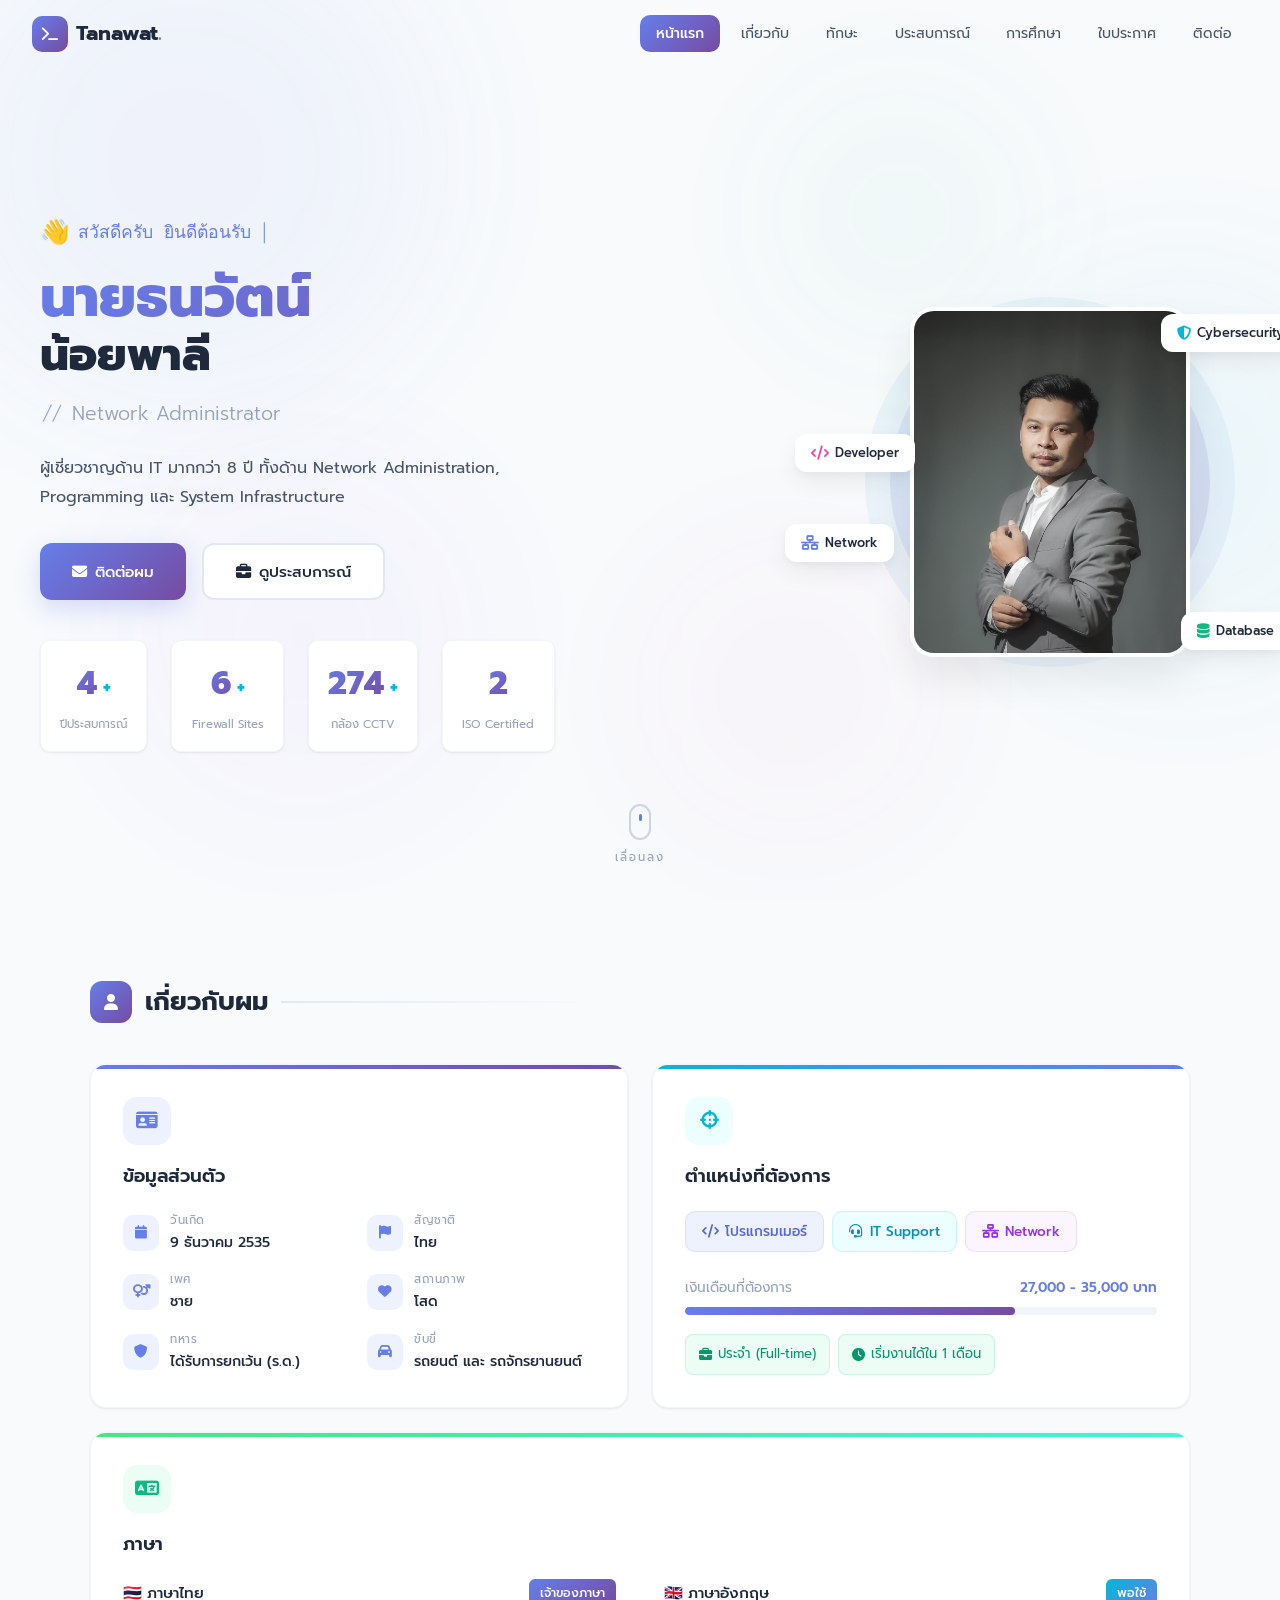
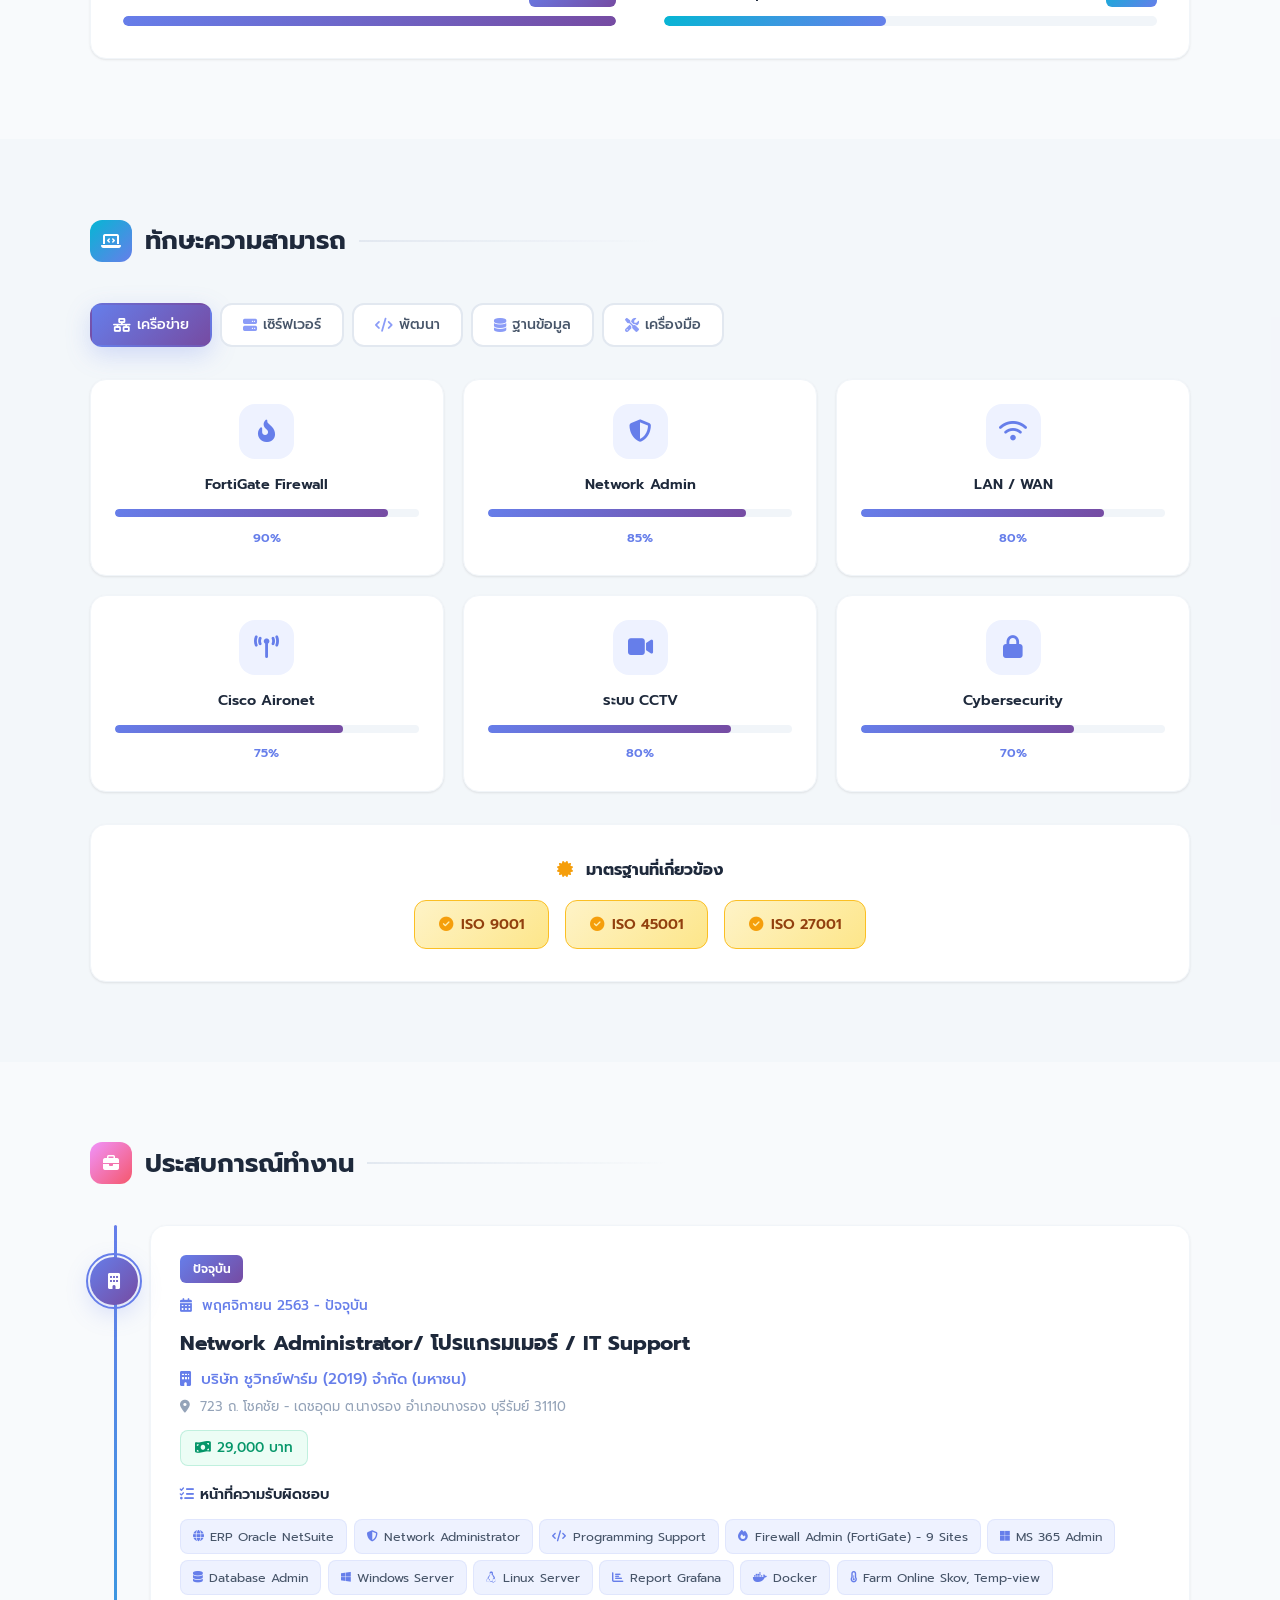
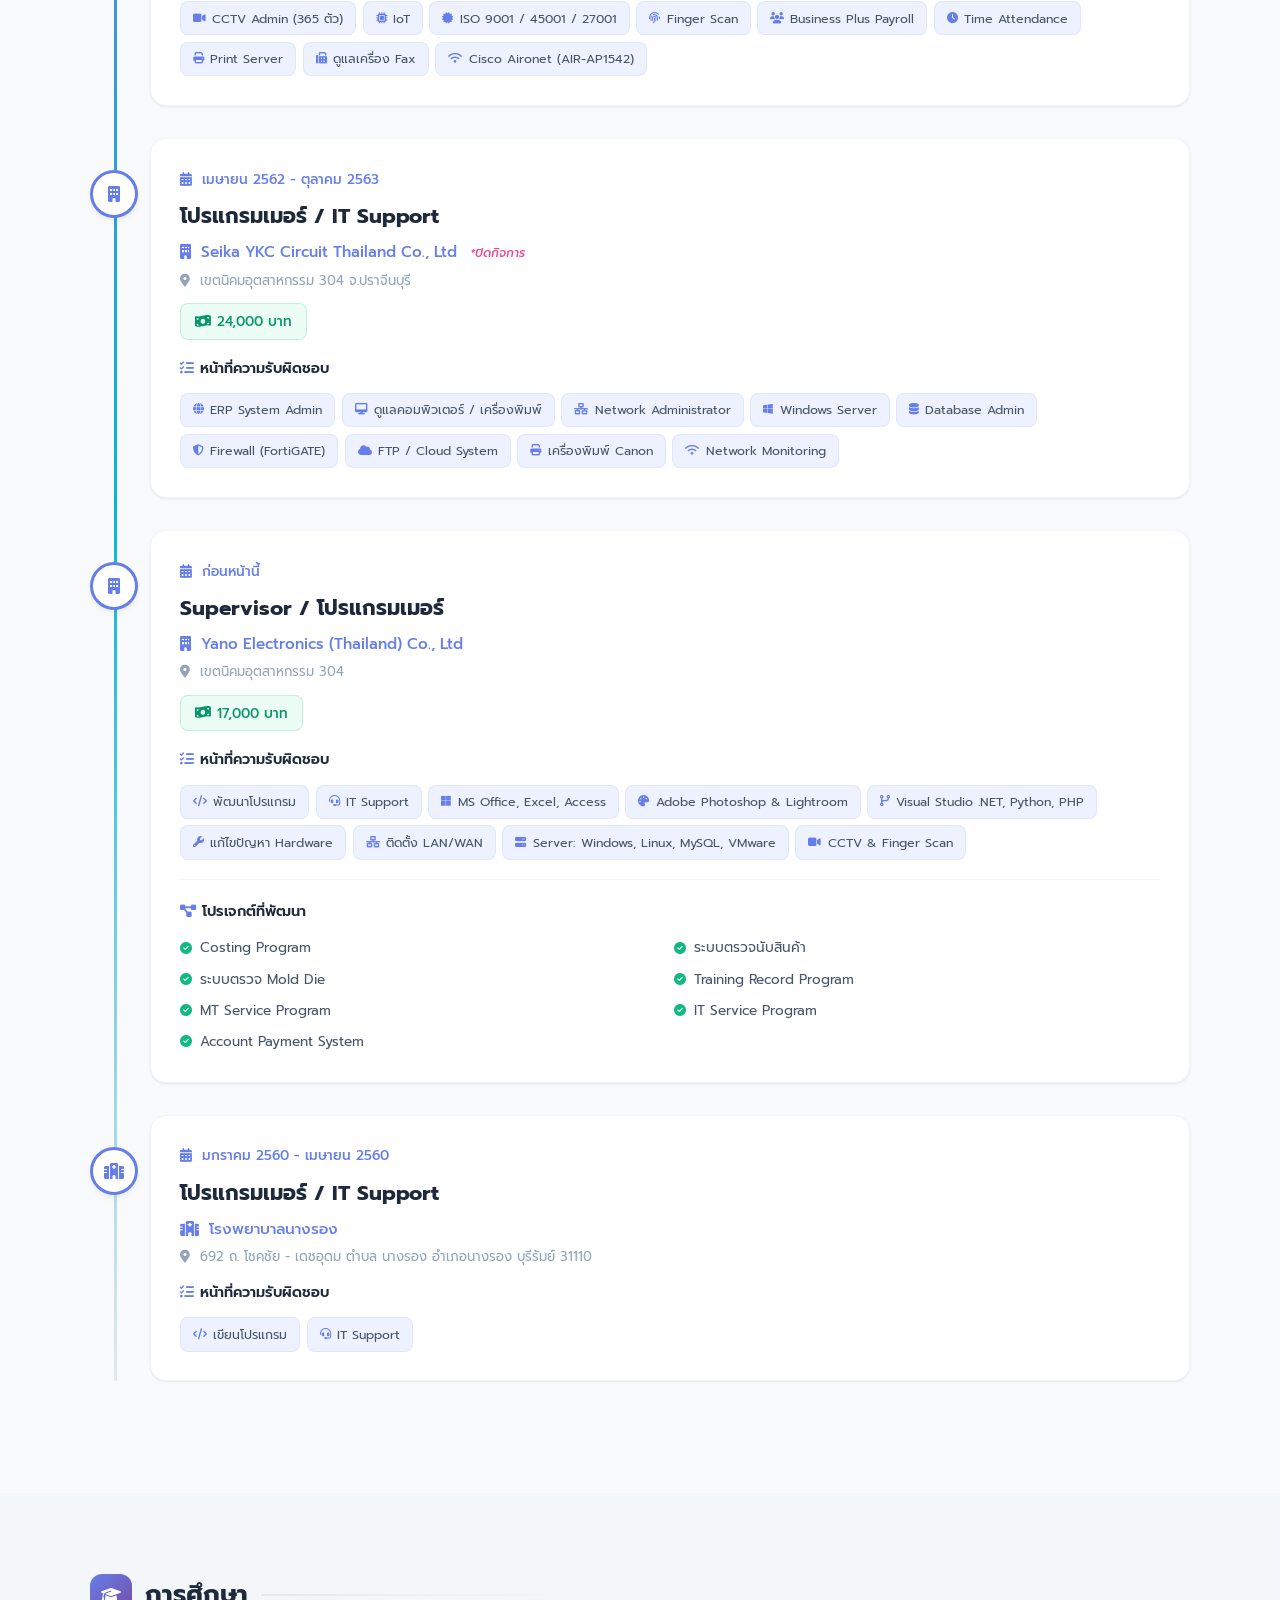
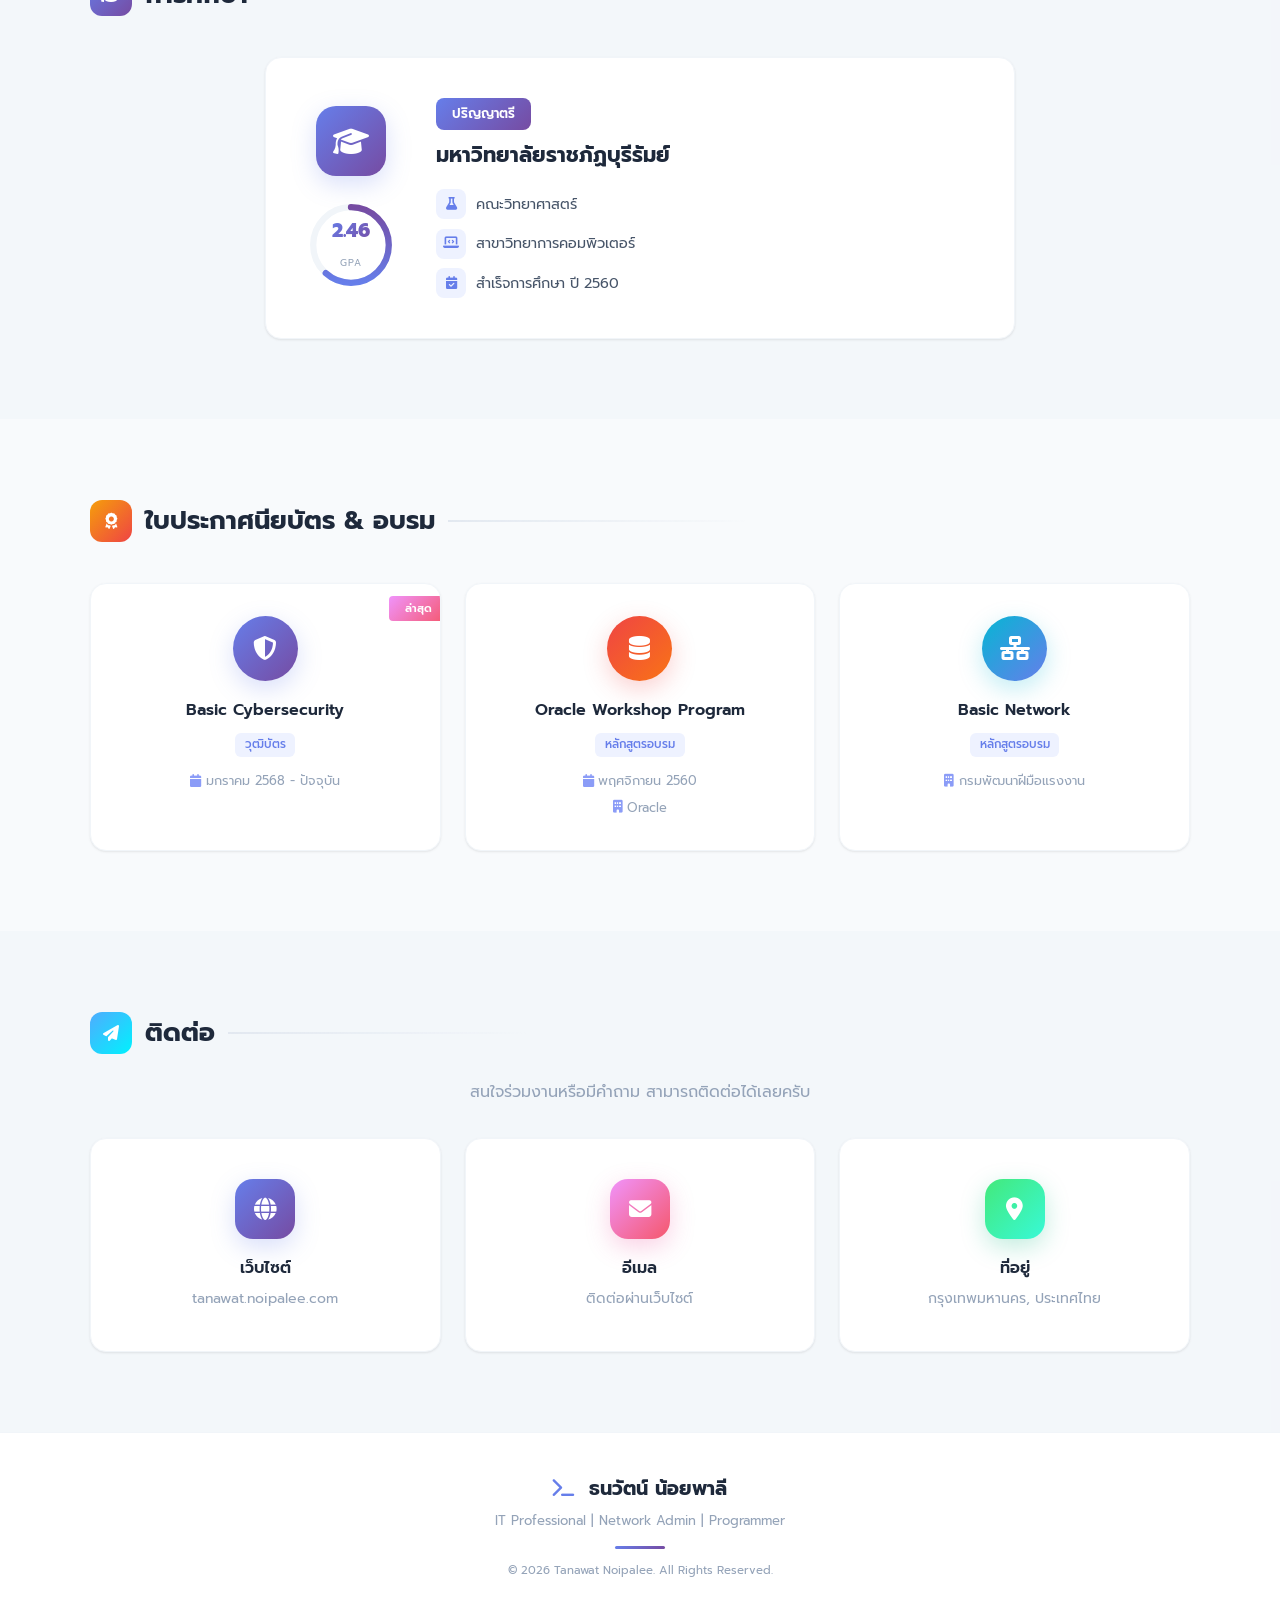
==== index.html @ e623ba0d "Add Docker configs and update profile details" ====
<!DOCTYPE html>
<html lang="th">

<head>
    <meta charset="UTF-8">
    <meta name="viewport" content="width=device-width, initial-scale=1.0">
    <title>นายธนวัตน์ น้อยพาลี - IT Professional Resume</title>
    <link
        href="https://fonts.googleapis.com/css2?family=Prompt:wght@300;400;500;600;700;800;900&family=Fira+Code:wght@400;500&display=swap"
        rel="stylesheet">
    <link rel="stylesheet" href="https://cdnjs.cloudflare.com/ajax/libs/font-awesome/6.5.1/css/all.min.css">
    <link rel="stylesheet" href="style.css">
</head>

<body>
    <!-- Animated Background -->
    <div class="bg-shapes">
        <div class="shape shape-1"></div>
        <div class="shape shape-2"></div>
        <div class="shape shape-3"></div>
        <div class="shape shape-4"></div>
        <div class="shape shape-5"></div>
    </div>

    <!-- Navigation -->
    <nav class="navbar" id="navbar">
        <div class="nav-logo">
            <span class="logo-icon"><i class="fas fa-terminal"></i></span>
            <span>Tanawat<span class="logo-dot">.</span></span>
        </div>
        <div class="nav-toggle" id="navToggle">
            <span></span><span></span><span></span>
        </div>
        <ul class="nav-links" id="navLinks">
            <li><a href="#hero" class="active">หน้าแรก</a></li>
            <li><a href="#about">เกี่ยวกับ</a></li>
            <li><a href="#skills">ทักษะ</a></li>
            <li><a href="#experience">ประสบการณ์</a></li>
            <li><a href="#education">การศึกษา</a></li>
            <li><a href="#certificates">ใบประกาศ</a></li>
            <li><a href="#contact">ติดต่อ</a></li>
        </ul>
    </nav>

    <!-- Hero Section -->
    <section class="hero" id="hero">
        <div class="hero-content">
            <div class="hero-text">
                <div class="greeting">
                    <span class="wave">👋</span>
                    <span class="typing-text" id="typingText"></span>
                    <span class="cursor">|</span>
                </div>
                <h1 class="hero-name">
                    <span class="first-name">นายธนวัตน์</span>
                    <span class="last-name">น้อยพาลี</span>
                </h1>
                <div class="hero-titles">
                    <div class="title-carousel" id="titleCarousel">
                        <span>Network Administrator</span>
                        <span>Programmer</span>
                        <span>IT Support Specialist</span>
                        <span>System Administrator</span>
                        <span>Database Admin</span>
                    </div>
                </div>
                <p class="hero-desc">ผู้เชี่ยวชาญด้าน IT มากกว่า 8 ปี ทั้งด้าน Network Administration, Programming และ
                    System Infrastructure</p>
                <div class="hero-buttons">
                    <a href="#contact" class="btn btn-primary">
                        <i class="fas fa-envelope"></i> ติดต่อผม
                    </a>
                    <a href="#experience" class="btn btn-outline">
                        <i class="fas fa-briefcase"></i> ดูประสบการณ์
                    </a>
                </div>
                <div class="hero-stats">
                    <div class="stat-item">
                        <span class="stat-number" data-count="6">0</span>
                        <span class="stat-plus">+</span>
                        <span class="stat-label">ปีประสบการณ์</span>
                    </div>
                    <div class="stat-item">
                        <span class="stat-number" data-count="9">0</span>
                        <span class="stat-plus">+</span>
                        <span class="stat-label">Firewall Sites</span>
                    </div>
                    <div class="stat-item">
                        <span class="stat-number" data-count="365">0</span>
                        <span class="stat-plus">+</span>
                        <span class="stat-label">กล้อง CCTV</span>
                    </div>
                    <div class="stat-item">
                        <span class="stat-number" data-count="3">0</span>
                        <span class="stat-plus"></span>
                        <span class="stat-label">ISO Certified</span>
                    </div>
                </div>
            </div>
            <div class="hero-image">
                <div class="image-wrapper">
                    <div class="image-bg-circle"></div>
                    <div class="image-bg-circle circle-2"></div>
                    <div class="image-frame">
                        <img src="S__15048734.jpg" alt="นายธนวัตน์  น้อยพาลี">
                    </div>
                    <div class="floating-badges">
                        <div class="badge badge-1"><i class="fas fa-shield-halved"></i> Cybersecurity</div>
                        <div class="badge badge-2"><i class="fas fa-network-wired"></i> Network</div>
                        <div class="badge badge-3"><i class="fas fa-database"></i> Database</div>
                        <div class="badge badge-4"><i class="fas fa-code"></i> Developer</div>
                    </div>
                </div>
            </div>
        </div>
        <div class="scroll-indicator">
            <div class="mouse">
                <div class="wheel"></div>
            </div>
            <span>เลื่อนลง</span>
        </div>
    </section>

    <!-- About Section -->
    <section class="section" id="about">
        <div class="container">
            <h2 class="section-title">
                <span class="title-icon"><i class="fas fa-user"></i></span>
                <span>เกี่ยวกับผม</span>
                <div class="title-line"></div>
            </h2>
            <div class="about-grid">
                <div class="about-card card reveal">
                    <div class="card-accent"></div>
                    <div class="about-icon"><i class="fas fa-id-card"></i></div>
                    <h3>ข้อมูลส่วนตัว</h3>
                    <div class="info-grid">
                        <div class="info-item">
                            <i class="fas fa-calendar"></i>
                            <div>
                                <span class="info-label">วันเกิด</span>
                                <span class="info-value">9 ธันวาคม 2535</span>
                            </div>
                        </div>
                        <div class="info-item">
                            <i class="fas fa-flag"></i>
                            <div>
                                <span class="info-label">สัญชาติ</span>
                                <span class="info-value">ไทย</span>
                            </div>
                        </div>
                        <div class="info-item">
                            <i class="fas fa-venus-mars"></i>
                            <div>
                                <span class="info-label">เพศ</span>
                                <span class="info-value">ชาย</span>
                            </div>
                        </div>
                        <div class="info-item">
                            <i class="fas fa-heart"></i>
                            <div>
                                <span class="info-label">สถานภาพ</span>
                                <span class="info-value">โสด</span>
                            </div>
                        </div>
                        <div class="info-item">
                            <i class="fas fa-shield"></i>
                            <div>
                                <span class="info-label">ทหาร</span>
                                <span class="info-value">ได้รับการยกเว้น (ร.ด.)</span>
                            </div>
                        </div>
                        <div class="info-item">
                            <i class="fas fa-car"></i>
                            <div>
                                <span class="info-label">ขับขี่</span>
                                <span class="info-value">รถยนต์ และ รถจักรยานยนต์</span>
                            </div>
                        </div>
                    </div>
                </div>
                <div class="about-card card reveal">
                    <div class="card-accent accent-2"></div>
                    <div class="about-icon icon-2"><i class="fas fa-crosshairs"></i></div>
                    <h3>ตำแหน่งที่ต้องการ</h3>
                    <div class="looking-for">
                        <div class="position-tag"><i class="fas fa-code"></i> โปรแกรมเมอร์</div>
                        <div class="position-tag tag-2"><i class="fas fa-headset"></i> IT Support</div>
                        <div class="position-tag tag-3"><i class="fas fa-network-wired"></i> Network</div>
                    </div>
                    <div class="salary-section">
                        <div class="salary-header">
                            <span>เงินเดือนที่ต้องการ</span>
                            <strong>27,000 - 35,000 บาท</strong>
                        </div>
                        <div class="salary-bar">
                            <div class="salary-fill"></div>
                        </div>
                    </div>
                    <div class="info-badges">
                        <div class="info-badge">
                            <i class="fas fa-briefcase"></i> ประจำ (Full-time)
                        </div>
                        <div class="info-badge">
                            <i class="fas fa-clock"></i> เริ่มงานได้ใน 1 เดือน
                        </div>
                    </div>
                </div>
                <div class="about-card card full-width reveal">
                    <div class="card-accent accent-3"></div>
                    <div class="about-icon icon-3"><i class="fas fa-language"></i></div>
                    <h3>ภาษา</h3>
                    <div class="language-bars">
                        <div class="lang-item">
                            <div class="lang-header">
                                <span class="lang-name">🇹🇭 ภาษาไทย</span>
                                <span class="lang-level">เจ้าของภาษา</span>
                            </div>
                            <div class="lang-bar">
                                <div class="lang-fill" data-width="100"></div>
                            </div>
                        </div>
                        <div class="lang-item">
                            <div class="lang-header">
                                <span class="lang-name">🇬🇧 ภาษาอังกฤษ</span>
                                <span class="lang-level level-fair">พอใช้</span>
                            </div>
                            <div class="lang-bar">
                                <div class="lang-fill fill-2" data-width="45"></div>
                            </div>
                        </div>
                    </div>
                </div>
            </div>
        </div>
    </section>

    <!-- Skills Section -->
    <section class="section section-alt" id="skills">
        <div class="container">
            <h2 class="section-title">
                <span class="title-icon icon-skills"><i class="fas fa-laptop-code"></i></span>
                <span>ทักษะความสามารถ</span>
                <div class="title-line"></div>
            </h2>
            <div class="skills-tabs">
                <button class="tab-btn active" data-tab="network"><i class="fas fa-network-wired"></i>
                    เครือข่าย</button>
                <button class="tab-btn" data-tab="server"><i class="fas fa-server"></i> เซิร์ฟเวอร์</button>
                <button class="tab-btn" data-tab="dev"><i class="fas fa-code"></i> พัฒนา</button>
                <button class="tab-btn" data-tab="db"><i class="fas fa-database"></i> ฐานข้อมูล</button>
                <button class="tab-btn" data-tab="tools"><i class="fas fa-tools"></i> เครื่องมือ</button>
            </div>
            <div class="skills-content">
                <!-- Network Tab -->
                <div class="skill-panel active" id="tab-network">
                    <div class="skill-cards-grid">
                        <div class="skill-card card reveal">
                            <div class="skill-icon"><i class="fas fa-fire-flame-curved"></i></div>
                            <h4>FortiGate Firewall</h4>
                            <div class="skill-bar">
                                <div class="skill-fill" style="--level: 90%"></div>
                            </div>
                            <span class="skill-percent">90%</span>
                        </div>
                        <div class="skill-card card reveal">
                            <div class="skill-icon"><i class="fas fa-shield-halved"></i></div>
                            <h4>Network Admin</h4>
                            <div class="skill-bar">
                                <div class="skill-fill" style="--level: 85%"></div>
                            </div>
                            <span class="skill-percent">85%</span>
                        </div>
                        <div class="skill-card card reveal">
                            <div class="skill-icon"><i class="fas fa-wifi"></i></div>
                            <h4>LAN / WAN</h4>
                            <div class="skill-bar">
                                <div class="skill-fill" style="--level: 80%"></div>
                            </div>
                            <span class="skill-percent">80%</span>
                        </div>
                        <div class="skill-card card reveal">
                            <div class="skill-icon"><i class="fas fa-tower-broadcast"></i></div>
                            <h4>Cisco Aironet</h4>
                            <div class="skill-bar">
                                <div class="skill-fill" style="--level: 75%"></div>
                            </div>
                            <span class="skill-percent">75%</span>
                        </div>
                        <div class="skill-card card reveal">
                            <div class="skill-icon"><i class="fas fa-video"></i></div>
                            <h4>ระบบ CCTV</h4>
                            <div class="skill-bar">
                                <div class="skill-fill" style="--level: 80%"></div>
                            </div>
                            <span class="skill-percent">80%</span>
                        </div>
                        <div class="skill-card card reveal">
                            <div class="skill-icon"><i class="fas fa-lock"></i></div>
                            <h4>Cybersecurity</h4>
                            <div class="skill-bar">
                                <div class="skill-fill" style="--level: 70%"></div>
                            </div>
                            <span class="skill-percent">70%</span>
                        </div>
                    </div>
                </div>
                <!-- Server Tab -->
                <div class="skill-panel" id="tab-server">
                    <div class="skill-cards-grid">
                        <div class="skill-card card reveal">
                            <div class="skill-icon"><i class="fab fa-windows"></i></div>
                            <h4>Windows Server</h4>
                            <div class="skill-bar">
                                <div class="skill-fill" style="--level: 85%"></div>
                            </div>
                            <span class="skill-percent">85%</span>
                        </div>
                        <div class="skill-card card reveal">
                            <div class="skill-icon"><i class="fab fa-linux"></i></div>
                            <h4>Linux Server</h4>
                            <div class="skill-bar">
                                <div class="skill-fill" style="--level: 80%"></div>
                            </div>
                            <span class="skill-percent">80%</span>
                        </div>
                        <div class="skill-card card reveal">
                            <div class="skill-icon"><i class="fab fa-docker"></i></div>
                            <h4>Docker</h4>
                            <div class="skill-bar">
                                <div class="skill-fill" style="--level: 80%"></div>
                            </div>
                            <span class="skill-percent">80%</span>
                        </div>
                        <div class="skill-card card reveal">
                            <div class="skill-icon"><i class="fas fa-cloud"></i></div>
                            <h4>FTP / Cloud</h4>
                            <div class="skill-bar">
                                <div class="skill-fill" style="--level: 75%"></div>
                            </div>
                            <span class="skill-percent">75%</span>
                        </div>
                        <div class="skill-card card reveal">
                            <div class="skill-icon"><i class="fas fa-print"></i></div>
                            <h4>Print Server</h4>
                            <div class="skill-bar">
                                <div class="skill-fill" style="--level: 75%"></div>
                            </div>
                            <span class="skill-percent">75%</span>
                        </div>
                        <div class="skill-card card reveal">
                            <div class="skill-icon"><i class="fas fa-microchip"></i></div>
                            <h4>IoT Systems</h4>
                            <div class="skill-bar">
                                <div class="skill-fill" style="--level: 70%"></div>
                            </div>
                            <span class="skill-percent">70%</span>
                        </div>
                    </div>
                </div>
                <!-- Dev Tab -->
                <div class="skill-panel" id="tab-dev">
                    <div class="skill-cards-grid">
                        <div class="skill-card card reveal">
                            <div class="skill-icon"><i class="fab fa-python"></i></div>
                            <h4>Python</h4>
                            <div class="skill-bar">
                                <div class="skill-fill" style="--level: 80%"></div>
                            </div>
                            <span class="skill-percent">80%</span>
                        </div>
                        <div class="skill-card card reveal">
                            <div class="skill-icon"><i class="fab fa-php"></i></div>
                            <h4>PHP</h4>
                            <div class="skill-bar">
                                <div class="skill-fill" style="--level: 75%"></div>
                            </div>
                            <span class="skill-percent">75%</span>
                        </div>
                        <div class="skill-card card reveal">
                            <div class="skill-icon"><i class="fas fa-code"></i></div>
                            <h4>Visual Studio .NET</h4>
                            <div class="skill-bar">
                                <div class="skill-fill" style="--level: 70%"></div>
                            </div>
                            <span class="skill-percent">70%</span>
                        </div>
                        <div class="skill-card card reveal">
                            <div class="skill-icon"><i class="fab fa-line"></i></div>
                            <h4>LINE Bot</h4>
                            <div class="skill-bar">
                                <div class="skill-fill" style="--level: 75%"></div>
                            </div>
                            <span class="skill-percent">75%</span>
                        </div>
                        <div class="skill-card card reveal">
                            <div class="skill-icon"><i class="fas fa-microchip"></i></div>
                            <h4>Raspberry Pi</h4>
                            <div class="skill-bar">
                                <div class="skill-fill" style="--level: 65%"></div>
                            </div>
                            <span class="skill-percent">65%</span>
                        </div>
                    </div>
                </div>
                <!-- DB Tab -->
                <div class="skill-panel" id="tab-db">
                    <div class="skill-cards-grid">
                        <div class="skill-card card reveal">
                            <div class="skill-icon"><i class="fas fa-gem"></i></div>
                            <h4>Oracle NetSuite ERP</h4>
                            <div class="skill-bar">
                                <div class="skill-fill" style="--level: 85%"></div>
                            </div>
                            <span class="skill-percent">85%</span>
                        </div>
                        <div class="skill-card card reveal">
                            <div class="skill-icon"><i class="fas fa-database"></i></div>
                            <h4>MySQL</h4>
                            <div class="skill-bar">
                                <div class="skill-fill" style="--level: 80%"></div>
                            </div>
                            <span class="skill-percent">80%</span>
                        </div>
                        <div class="skill-card card reveal">
                            <div class="skill-icon"><i class="fas fa-database"></i></div>
                            <h4>SQL Server</h4>
                            <div class="skill-bar">
                                <div class="skill-fill" style="--level: 75%"></div>
                            </div>
                            <span class="skill-percent">75%</span>
                        </div>
                        <div class="skill-card card reveal">
                            <div class="skill-icon"><i class="fas fa-chart-line"></i></div>
                            <h4>Grafana</h4>
                            <div class="skill-bar">
                                <div class="skill-fill" style="--level: 80%"></div>
                            </div>
                            <span class="skill-percent">80%</span>
                        </div>
                        <div class="skill-card card reveal">
                            <div class="skill-icon"><i class="fas fa-industry"></i></div>
                            <h4>McFrame ERP</h4>
                            <div class="skill-bar">
                                <div class="skill-fill" style="--level: 75%"></div>
                            </div>
                            <span class="skill-percent">75%</span>
                        </div>
                    </div>
                </div>
                <!-- Tools Tab -->
                <div class="skill-panel" id="tab-tools">
                    <div class="skill-cards-grid">
                        <div class="skill-card card reveal">
                            <div class="skill-icon"><i class="fab fa-microsoft"></i></div>
                            <h4>Microsoft 365</h4>
                            <div class="skill-bar">
                                <div class="skill-fill" style="--level: 90%"></div>
                            </div>
                            <span class="skill-percent">90%</span>
                        </div>
                        <div class="skill-card card reveal">
                            <div class="skill-icon"><i class="fas fa-palette"></i></div>
                            <h4>Adobe Photoshop</h4>
                            <div class="skill-bar">
                                <div class="skill-fill" style="--level: 75%"></div>
                            </div>
                            <span class="skill-percent">75%</span>
                        </div>
                        <div class="skill-card card reveal">
                            <div class="skill-icon"><i class="fas fa-camera"></i></div>
                            <h4>Adobe Lightroom</h4>
                            <div class="skill-bar">
                                <div class="skill-fill" style="--level: 70%"></div>
                            </div>
                            <span class="skill-percent">70%</span>
                        </div>
                        <div class="skill-card card reveal">
                            <div class="skill-icon"><i class="fas fa-server"></i></div>
                            <h4>VMware</h4>
                            <div class="skill-bar">
                                <div class="skill-fill" style="--level: 75%"></div>
                            </div>
                            <span class="skill-percent">75%</span>
                        </div>
                        <div class="skill-card card reveal">
                            <div class="skill-icon"><i class="fas fa-temperature-half"></i></div>
                            <h4>Farm Online Skov</h4>
                            <div class="skill-bar">
                                <div class="skill-fill" style="--level: 80%"></div>
                            </div>
                            <span class="skill-percent">80%</span>
                        </div>
                    </div>
                </div>
            </div>
            <!-- ISO Badges -->
            <div class="iso-section reveal">
                <h3><i class="fas fa-certificate"></i> มาตรฐานที่เกี่ยวข้อง</h3>
                <div class="iso-badges">
                    <div class="iso-badge"><i class="fas fa-check-circle"></i> ISO 9001</div>
                    <div class="iso-badge"><i class="fas fa-check-circle"></i> ISO 45001</div>
                    <div class="iso-badge"><i class="fas fa-check-circle"></i> ISO 27001</div>
                </div>
            </div>
        </div>
    </section>

    <!-- Experience Section -->
    <section class="section" id="experience">
        <div class="container">
            <h2 class="section-title">
                <span class="title-icon icon-exp"><i class="fas fa-briefcase"></i></span>
                <span>ประสบการณ์ทำงาน</span>
                <div class="title-line"></div>
            </h2>
            <div class="timeline">
                <!-- Job 1 -->
                <div class="timeline-item reveal">
                    <div class="timeline-marker current">
                        <div class="marker-pulse"></div>
                        <i class="fas fa-building"></i>
                    </div>
                    <div class="timeline-content card">
                        <div class="timeline-badge">ปัจจุบัน</div>
                        <div class="timeline-date">
                            <i class="fas fa-calendar-alt"></i> พฤศจิกายน 2563 - ปัจจุบัน
                        </div>
                        <h3 class="timeline-title">Network Administrator/ โปรแกรมเมอร์ / IT Support</h3>
                        <h4 class="timeline-company">
                            <i class="fas fa-building"></i> บริษัท ชูวิทย์ฟาร์ม (2019) จำกัด (มหาชน)
                        </h4>
                        <p class="timeline-location">
                            <i class="fas fa-map-marker-alt"></i> 723 ถ. โชคชัย - เดชอุดม ต.นางรอง อำเภอนางรอง บุรีรัมย์
                            31110
                        </p>
                        <div class="timeline-salary">
                            <i class="fas fa-money-bill-wave"></i> 29,000 บาท
                        </div>
                        <div class="timeline-responsibilities">
                            <h5><i class="fas fa-tasks"></i> หน้าที่ความรับผิดชอบ</h5>
                            <div class="resp-tags">
                                <span class="resp-tag"><i class="fas fa-globe"></i> ERP Oracle NetSuite</span>
                                <span class="resp-tag"><i class="fas fa-shield-halved"></i> Network Administrator</span>
                                <span class="resp-tag"><i class="fas fa-code"></i> Programming Support</span>
                                <span class="resp-tag"><i class="fas fa-fire"></i> Firewall Admin (FortiGate) - 9
                                    Sites</span>
                                <span class="resp-tag"><i class="fab fa-microsoft"></i> MS 365 Admin</span>
                                <span class="resp-tag"><i class="fas fa-database"></i> Database Admin</span>
                                <span class="resp-tag"><i class="fab fa-windows"></i> Windows Server</span>
                                <span class="resp-tag"><i class="fab fa-linux"></i> Linux Server</span>
                                <span class="resp-tag"><i class="fas fa-chart-bar"></i> Report Grafana</span>
                                <span class="resp-tag"><i class="fab fa-docker"></i> Docker</span>
                                <span class="resp-tag"><i class="fas fa-temperature-half"></i> Farm Online Skov,
                                    Temp-view</span>
                                <span class="resp-tag"><i class="fas fa-video"></i> CCTV Admin (365 ตัว)</span>
                                <span class="resp-tag"><i class="fas fa-microchip"></i> IoT</span>
                                <span class="resp-tag"><i class="fas fa-certificate"></i> ISO 9001 / 45001 /
                                    27001</span>
                                <span class="resp-tag"><i class="fas fa-fingerprint"></i> Finger Scan</span>
                                <span class="resp-tag"><i class="fas fa-users"></i> Business Plus Payroll</span>
                                <span class="resp-tag"><i class="fas fa-clock"></i> Time Attendance</span>
                                <span class="resp-tag"><i class="fas fa-print"></i> Print Server</span>
                                <span class="resp-tag"><i class="fas fa-fax"></i> ดูแลเครื่อง Fax</span>
                                <span class="resp-tag"><i class="fas fa-wifi"></i> Cisco Aironet (AIR-AP1542)</span>
                            </div>
                        </div>
                    </div>
                </div>

                <!-- Job 2 -->
                <div class="timeline-item reveal">
                    <div class="timeline-marker">
                        <i class="fas fa-building"></i>
                    </div>
                    <div class="timeline-content card">
                        <div class="timeline-date">
                            <i class="fas fa-calendar-alt"></i> เมษายน 2562 - ตุลาคม 2563
                        </div>
                        <h3 class="timeline-title">โปรแกรมเมอร์ / IT Support</h3>
                        <h4 class="timeline-company">
                            <i class="fas fa-building"></i> Seika YKC Circuit Thailand Co., Ltd
                            <span class="company-note">*ปิดกิจการ</span>
                        </h4>
                        <p class="timeline-location">
                            <i class="fas fa-map-marker-alt"></i> เขตนิคมอุตสาหกรรม 304 จ.ปราจีนบุรี
                        </p>
                        <div class="timeline-salary">
                            <i class="fas fa-money-bill-wave"></i> 24,000 บาท
                        </div>
                        <div class="timeline-responsibilities">
                            <h5><i class="fas fa-tasks"></i> หน้าที่ความรับผิดชอบ</h5>
                            <div class="resp-tags">
                                <span class="resp-tag"><i class="fas fa-globe"></i> ERP System Admin</span>
                                <span class="resp-tag"><i class="fas fa-desktop"></i> ดูแลคอมพิวเตอร์ /
                                    เครื่องพิมพ์</span>
                                <span class="resp-tag"><i class="fas fa-network-wired"></i> Network Administrator</span>
                                <span class="resp-tag"><i class="fab fa-windows"></i> Windows Server</span>
                                <span class="resp-tag"><i class="fas fa-database"></i> Database Admin</span>
                                <span class="resp-tag"><i class="fas fa-shield-halved"></i> Firewall (FortiGATE)</span>
                                <span class="resp-tag"><i class="fas fa-cloud"></i> FTP / Cloud System</span>
                                <span class="resp-tag"><i class="fas fa-print"></i> เครื่องพิมพ์ Canon</span>
                                <span class="resp-tag"><i class="fas fa-wifi"></i> Network Monitoring</span>
                            </div>
                        </div>
                    </div>
                </div>

                <!-- Job 3 -->
                <div class="timeline-item reveal">
                    <div class="timeline-marker">
                        <i class="fas fa-building"></i>
                    </div>
                    <div class="timeline-content card">
                        <div class="timeline-date">
                            <i class="fas fa-calendar-alt"></i> ก่อนหน้านี้
                        </div>
                        <h3 class="timeline-title">Supervisor / โปรแกรมเมอร์</h3>
                        <h4 class="timeline-company">
                            <i class="fas fa-building"></i> Yano Electronics (Thailand) Co., Ltd
                        </h4>
                        <p class="timeline-location">
                            <i class="fas fa-map-marker-alt"></i> เขตนิคมอุตสาหกรรม 304
                        </p>
                        <div class="timeline-salary">
                            <i class="fas fa-money-bill-wave"></i> 17,000 บาท
                        </div>
                        <div class="timeline-responsibilities">
                            <h5><i class="fas fa-tasks"></i> หน้าที่ความรับผิดชอบ</h5>
                            <div class="resp-tags">
                                <span class="resp-tag"><i class="fas fa-code"></i> พัฒนาโปรแกรม</span>
                                <span class="resp-tag"><i class="fas fa-headset"></i> IT Support</span>
                                <span class="resp-tag"><i class="fab fa-microsoft"></i> MS Office, Excel, Access</span>
                                <span class="resp-tag"><i class="fas fa-palette"></i> Adobe Photoshop & Lightroom</span>
                                <span class="resp-tag"><i class="fas fa-code-branch"></i> Visual Studio .NET, Python,
                                    PHP</span>
                                <span class="resp-tag"><i class="fas fa-wrench"></i> แก้ไขปัญหา Hardware</span>
                                <span class="resp-tag"><i class="fas fa-network-wired"></i> ติดตั้ง LAN/WAN</span>
                                <span class="resp-tag"><i class="fas fa-server"></i> Server: Windows, Linux, MySQL,
                                    VMware</span>
                                <span class="resp-tag"><i class="fas fa-video"></i> CCTV & Finger Scan</span>
                            </div>
                        </div>
                        <div class="projects-section">
                            <h5><i class="fas fa-project-diagram"></i> โปรเจกต์ที่พัฒนา</h5>
                            <div class="project-list">
                                <div class="project-item"><i class="fas fa-check-circle"></i> Costing Program</div>
                                <div class="project-item"><i class="fas fa-check-circle"></i> ระบบตรวจนับสินค้า</div>
                                <div class="project-item"><i class="fas fa-check-circle"></i> ระบบตรวจ Mold Die</div>
                                <div class="project-item"><i class="fas fa-check-circle"></i> Training Record Program
                                </div>
                                <div class="project-item"><i class="fas fa-check-circle"></i> MT Service Program</div>
                                <div class="project-item"><i class="fas fa-check-circle"></i> IT Service Program</div>
                                <div class="project-item"><i class="fas fa-check-circle"></i> Account Payment System
                                </div>
                            </div>
                        </div>
                    </div>
                </div>

                <!-- Job 4 -->
                <div class="timeline-item reveal">
                    <div class="timeline-marker">
                        <i class="fas fa-hospital"></i>
                    </div>
                    <div class="timeline-content card">
                        <div class="timeline-date">
                            <i class="fas fa-calendar-alt"></i> มกราคม 2560 - เมษายน 2560
                        </div>
                        <h3 class="timeline-title">โปรแกรมเมอร์ / IT Support</h3>
                        <h4 class="timeline-company">
                            <i class="fas fa-hospital"></i> โรงพยาบาลนางรอง
                        </h4>
                        <p class="timeline-location">
                            <i class="fas fa-map-marker-alt"></i> 692 ถ. โชคชัย - เดชอุดม ตำบล นางรอง อำเภอนางรอง
                            บุรีรัมย์ 31110
                        </p>
                        <div class="timeline-responsibilities">
                            <h5><i class="fas fa-tasks"></i> หน้าที่ความรับผิดชอบ</h5>
                            <div class="resp-tags">
                                <span class="resp-tag"><i class="fas fa-code"></i> เขียนโปรแกรม</span>
                                <span class="resp-tag"><i class="fas fa-headset"></i> IT Support</span>
                            </div>
                        </div>
                    </div>
                </div>
            </div>
        </div>
    </section>

    <!-- Education Section -->
    <section class="section section-alt" id="education">
        <div class="container">
            <h2 class="section-title">
                <span class="title-icon icon-edu"><i class="fas fa-graduation-cap"></i></span>
                <span>การศึกษา</span>
                <div class="title-line"></div>
            </h2>
            <div class="education-card card reveal">
                <div class="edu-left">
                    <div class="edu-icon-large">
                        <i class="fas fa-graduation-cap"></i>
                    </div>
                    <div class="gpa-circle">
                        <svg viewBox="0 0 100 100">
                            <defs>
                                <linearGradient id="gpaGrad" x1="0%" y1="0%" x2="100%" y2="0%">
                                    <stop offset="0%" style="stop-color:#667eea" />
                                    <stop offset="100%" style="stop-color:#764ba2" />
                                </linearGradient>
                            </defs>
                            <circle cx="50" cy="50" r="42" class="gpa-bg"></circle>
                            <circle cx="50" cy="50" r="42" class="gpa-fill" data-gpa="2.46"></circle>
                        </svg>
                        <div class="gpa-text">
                            <span class="gpa-number">2.46</span>
                            <span class="gpa-label">GPA</span>
                        </div>
                    </div>
                </div>
                <div class="edu-right">
                    <div class="edu-badge">ปริญญาตรี</div>
                    <h3 class="edu-school">มหาวิทยาลัยราชภัฏบุรีรัมย์</h3>
                    <div class="edu-details">
                        <div class="edu-detail">
                            <i class="fas fa-flask"></i>
                            <span>คณะวิทยาศาสตร์</span>
                        </div>
                        <div class="edu-detail">
                            <i class="fas fa-laptop-code"></i>
                            <span>สาขาวิทยาการคอมพิวเตอร์</span>
                        </div>
                        <div class="edu-detail">
                            <i class="fas fa-calendar-check"></i>
                            <span>สำเร็จการศึกษา ปี 2560</span>
                        </div>
                    </div>
                </div>
            </div>
        </div>
    </section>

    <!-- Certificates Section -->
    <section class="section" id="certificates">
        <div class="container">
            <h2 class="section-title">
                <span class="title-icon icon-cert"><i class="fas fa-award"></i></span>
                <span>ใบประกาศนียบัตร & อบรม</span>
                <div class="title-line"></div>
            </h2>
            <div class="cert-grid">
                <div class="cert-card card reveal">
                    <div class="cert-ribbon">ล่าสุด</div>
                    <div class="cert-icon-wrap">
                        <i class="fas fa-shield-halved"></i>
                    </div>
                    <h3>Basic Cybersecurity</h3>
                    <span class="cert-type">วุฒิบัตร</span>
                    <p class="cert-date"><i class="fas fa-calendar"></i> มกราคม 2568 - ปัจจุบัน</p>
                </div>
                <div class="cert-card card reveal">
                    <div class="cert-icon-wrap oracle">
                        <i class="fas fa-database"></i>
                    </div>
                    <h3>Oracle Workshop Program</h3>
                    <span class="cert-type">หลักสูตรอบรม</span>
                    <p class="cert-date"><i class="fas fa-calendar"></i> พฤศจิกายน 2560</p>
                    <p class="cert-org"><i class="fas fa-building"></i> Oracle</p>
                </div>
                <div class="cert-card card reveal">
                    <div class="cert-icon-wrap network">
                        <i class="fas fa-network-wired"></i>
                    </div>
                    <h3>Basic Network</h3>
                    <span class="cert-type">หลักสูตรอบรม</span>
                    <p class="cert-org"><i class="fas fa-building"></i> กรมพัฒนาฝีมือแรงงาน</p>
                </div>
            </div>
        </div>
    </section>

    <!-- Contact Section -->
    <section class="section section-alt" id="contact">
        <div class="container">
            <h2 class="section-title">
                <span class="title-icon icon-contact"><i class="fas fa-paper-plane"></i></span>
                <span>ติดต่อ</span>
                <div class="title-line"></div>
            </h2>
            <p class="contact-subtitle">สนใจร่วมงานหรือมีคำถาม สามารถติดต่อได้เลยครับ</p>
            <div class="contact-grid">
                <a href="https://tanawat.noipalee.com/" target="_blank" class="contact-card card reveal">
                    <div class="contact-icon"><i class="fas fa-globe"></i></div>
                    <h3>เว็บไซต์</h3>
                    <p>tanawat.noipalee.com</p>
                </a>
                <a href="mailto:contact@tanawat.noipalee.com" class="contact-card card reveal">
                    <div class="contact-icon icon-email"><i class="fas fa-envelope"></i></div>
                    <h3>อีเมล</h3>
                    <p>ติดต่อผ่านเว็บไซต์</p>
                </a>
                <div class="contact-card card reveal">
                    <div class="contact-icon icon-location"><i class="fas fa-map-marker-alt"></i></div>
                    <h3>ที่อยู่</h3>
                    <p>กรุงเทพมหานคร, ประเทศไทย</p>
                </div>
            </div>
        </div>
    </section>

    <!-- Footer -->
    <footer class="footer">
        <div class="container">
            <div class="footer-content">
                <div class="footer-logo">
                    <i class="fas fa-terminal"></i> ธนวัตน์ น้อยพาลี
                </div>
                <p>IT Professional | Network Admin | Programmer</p>
                <div class="footer-line"></div>
                <p class="footer-copy">&copy; 2026 Tanawat Noipalee. All Rights Reserved.</p>
            </div>
        </div>
    </footer>

    <!-- Back to Top -->
    <button class="back-to-top" id="backToTop">
        <i class="fas fa-chevron-up"></i>
    </button>

    <script src="script.js"></script>
</body>

</html>
---- style.css ----
/* ============================================
   TANAWAT NOIPALEE - IT Resume (Light Theme)
   Modern, Clean, Professional
   ============================================ */

:root {
    --primary: #667eea;
    --primary-light: #8b9cf7;
    --primary-dark: #5a67d8;
    --primary-bg: #eef2ff;
    --accent: #06b6d4;
    --accent-light: #67e8f9;
    --accent-bg: #ecfeff;
    --purple: #a855f7;
    --purple-bg: #faf5ff;
    --pink: #ec4899;
    --green: #10b981;
    --green-bg: #ecfdf5;
    --orange: #f59e0b;
    --bg-body: #f8fafc;
    --bg-white: #ffffff;
    --bg-section: #f1f5f9;
    --text-dark: #1e293b;
    --text-body: #475569;
    --text-muted: #94a3b8;
    --text-light: #cbd5e1;
    --border: #e2e8f0;
    --border-light: #f1f5f9;
    --gradient-1: linear-gradient(135deg, #667eea 0%, #764ba2 100%);
    --gradient-2: linear-gradient(135deg, #06b6d4 0%, #667eea 100%);
    --gradient-3: linear-gradient(135deg, #f093fb 0%, #f5576c 100%);
    --gradient-4: linear-gradient(135deg, #4facfe 0%, #00f2fe 100%);
    --gradient-5: linear-gradient(135deg, #43e97b 0%, #38f9d7 100%);
    --shadow-sm: 0 1px 3px rgba(0,0,0,0.06), 0 1px 2px rgba(0,0,0,0.04);
    --shadow-md: 0 4px 6px rgba(0,0,0,0.04), 0 2px 4px rgba(0,0,0,0.03);
    --shadow-lg: 0 10px 25px rgba(0,0,0,0.06), 0 4px 10px rgba(0,0,0,0.04);
    --shadow-xl: 0 20px 40px rgba(0,0,0,0.08);
    --shadow-primary: 0 8px 25px rgba(102, 126, 234, 0.25);
    --radius: 16px;
    --radius-sm: 10px;
    --transition: all 0.3s cubic-bezier(0.4, 0, 0.2, 1);
}

*, *::before, *::after {
    margin: 0;
    padding: 0;
    box-sizing: border-box;
}

html {
    scroll-behavior: smooth;
    scroll-padding-top: 80px;
}

body {
    font-family: 'Prompt', sans-serif;
    background: var(--bg-body);
    color: var(--text-body);
    overflow-x: hidden;
    line-height: 1.7;
}

a { text-decoration: none; color: inherit; }

/* ============================================
   BACKGROUND SHAPES
   ============================================ */
.bg-shapes {
    position: fixed;
    inset: 0;
    pointer-events: none;
    z-index: 0;
    overflow: hidden;
}

.shape {
    position: absolute;
    border-radius: 50%;
    filter: blur(80px);
    opacity: 0.4;
}

.shape-1 {
    width: 500px; height: 500px;
    background: rgba(102, 126, 234, 0.15);
    top: -10%; left: -5%;
    animation: shapeFloat 25s ease-in-out infinite;
}

.shape-2 {
    width: 400px; height: 400px;
    background: rgba(6, 182, 212, 0.12);
    top: 30%; right: -8%;
    animation: shapeFloat 20s ease-in-out infinite reverse;
}

.shape-3 {
    width: 350px; height: 350px;
    background: rgba(168, 85, 247, 0.1);
    bottom: 10%; left: 10%;
    animation: shapeFloat 30s ease-in-out infinite;
}

.shape-4 {
    width: 300px; height: 300px;
    background: rgba(236, 72, 153, 0.08);
    top: 60%; left: 50%;
    animation: shapeFloat 22s ease-in-out infinite reverse;
}

.shape-5 {
    width: 250px; height: 250px;
    background: rgba(16, 185, 129, 0.1);
    top: 10%; right: 20%;
    animation: shapeFloat 28s ease-in-out infinite;
}

@keyframes shapeFloat {
    0%, 100% { transform: translate(0, 0) scale(1); }
    25% { transform: translate(30px, -30px) scale(1.05); }
    50% { transform: translate(-20px, 20px) scale(0.95); }
    75% { transform: translate(15px, 10px) scale(1.02); }
}

/* ============================================
   NAVBAR
   ============================================ */
.navbar {
    position: fixed;
    top: 0; left: 0; right: 0;
    z-index: 1000;
    padding: 1rem 2rem;
    display: flex;
    justify-content: space-between;
    align-items: center;
    transition: var(--transition);
}

.navbar.scrolled {
    background: rgba(255, 255, 255, 0.85);
    backdrop-filter: blur(20px);
    border-bottom: 1px solid var(--border);
    padding: 0.7rem 2rem;
    box-shadow: var(--shadow-sm);
}

.nav-logo {
    display: flex;
    align-items: center;
    gap: 0.5rem;
    font-size: 1.3rem;
    font-weight: 700;
    color: var(--text-dark);
    z-index: 1001;
}

.logo-icon {
    width: 36px; height: 36px;
    background: var(--gradient-1);
    border-radius: 10px;
    display: flex;
    align-items: center;
    justify-content: center;
    color: white;
    font-size: 0.9rem;
}

.logo-dot { color: var(--primary); }

.nav-links {
    display: flex;
    list-style: none;
    gap: 0.3rem;
}

.nav-links a {
    padding: 0.5rem 1rem;
    border-radius: 10px;
    font-size: 0.88rem;
    font-weight: 400;
    color: var(--text-body);
    transition: var(--transition);
}

.nav-links a:hover {
    color: var(--primary);
    background: var(--primary-bg);
}

.nav-links a.active {
    color: white;
    background: var(--gradient-1);
    font-weight: 500;
}

.nav-toggle {
    display: none;
    flex-direction: column;
    gap: 5px;
    cursor: pointer;
    z-index: 1001;
}

.nav-toggle span {
    width: 25px; height: 2.5px;
    background: var(--text-dark);
    transition: var(--transition);
    border-radius: 2px;
}

.nav-toggle.active span:nth-child(1) { transform: rotate(45deg) translate(5px, 5px); }
.nav-toggle.active span:nth-child(2) { opacity: 0; }
.nav-toggle.active span:nth-child(3) { transform: rotate(-45deg) translate(5px, -5px); }

/* ============================================
   HERO SECTION
   ============================================ */
.hero {
    min-height: 100vh;
    display: flex;
    flex-direction: column;
    justify-content: center;
    align-items: center;
    padding: 6rem 2rem 2rem;
    position: relative;
    z-index: 1;
}

.hero-content {
    display: flex;
    align-items: center;
    justify-content: space-between;
    max-width: 1200px;
    width: 100%;
    gap: 4rem;
}

.hero-text { flex: 1; }

.greeting {
    font-size: 1.1rem;
    color: var(--primary);
    margin-bottom: 0.8rem;
    font-family: 'Fira Code', monospace;
    display: flex;
    align-items: center;
    gap: 0.5rem;
}

.wave {
    font-size: 1.5rem;
    animation: wave 2s ease-in-out infinite;
    display: inline-block;
    transform-origin: 70% 70%;
}

@keyframes wave {
    0%, 100% { transform: rotate(0deg); }
    10% { transform: rotate(14deg); }
    20% { transform: rotate(-8deg); }
    30% { transform: rotate(14deg); }
    40% { transform: rotate(-4deg); }
    50% { transform: rotate(10deg); }
    60%, 100% { transform: rotate(0deg); }
}

.cursor {
    animation: blink 1s infinite;
    color: var(--primary);
    font-weight: 300;
}

@keyframes blink {
    0%, 100% { opacity: 1; }
    50% { opacity: 0; }
}

.hero-name {
    font-size: 3.5rem;
    font-weight: 800;
    line-height: 1.15;
    margin-bottom: 0.8rem;
}

.first-name {
    display: block;
    background: var(--gradient-1);
    -webkit-background-clip: text;
    -webkit-text-fill-color: transparent;
    background-clip: text;
}

.last-name {
    display: block;
    color: var(--text-dark);
    font-size: 2.8rem;
}

.hero-titles {
    height: 40px;
    overflow: hidden;
    margin-bottom: 1.2rem;
}

.title-carousel {
    display: flex;
    flex-direction: column;
    animation: titleSlide 10s ease-in-out infinite;
}

.title-carousel span {
    height: 40px;
    display: flex;
    align-items: center;
    font-size: 1.2rem;
    color: var(--text-muted);
    font-weight: 300;
}

.title-carousel span::before {
    content: '// ';
    color: var(--primary-light);
    font-family: 'Fira Code', monospace;
    margin-right: 8px;
}

@keyframes titleSlide {
    0%, 18% { transform: translateY(0); }
    20%, 38% { transform: translateY(-40px); }
    40%, 58% { transform: translateY(-80px); }
    60%, 78% { transform: translateY(-120px); }
    80%, 98% { transform: translateY(-160px); }
    100% { transform: translateY(0); }
}

.hero-desc {
    font-size: 1rem;
    color: var(--text-body);
    max-width: 500px;
    margin-bottom: 2rem;
    line-height: 1.8;
}

.hero-buttons {
    display: flex;
    gap: 1rem;
    margin-bottom: 2.5rem;
}

.btn {
    padding: 0.85rem 2rem;
    border-radius: 12px;
    font-size: 0.95rem;
    font-weight: 500;
    font-family: 'Prompt', sans-serif;
    cursor: pointer;
    transition: var(--transition);
    display: inline-flex;
    align-items: center;
    gap: 0.5rem;
    border: none;
}

.btn-primary {
    background: var(--gradient-1);
    color: white;
    box-shadow: var(--shadow-primary);
}

.btn-primary:hover {
    transform: translateY(-3px);
    box-shadow: 0 12px 30px rgba(102, 126, 234, 0.35);
}

.btn-outline {
    background: white;
    color: var(--text-dark);
    border: 2px solid var(--border);
}

.btn-outline:hover {
    border-color: var(--primary);
    color: var(--primary);
    transform: translateY(-3px);
    box-shadow: var(--shadow-md);
}

/* Hero Stats */
.hero-stats {
    display: flex;
    gap: 1.5rem;
}

.stat-item {
    text-align: center;
    padding: 1rem 1.2rem;
    border-radius: var(--radius-sm);
    background: white;
    border: 1px solid var(--border-light);
    box-shadow: var(--shadow-sm);
    min-width: 95px;
    transition: var(--transition);
}

.stat-item:hover {
    transform: translateY(-3px);
    box-shadow: var(--shadow-md);
}

.stat-number {
    font-size: 2rem;
    font-weight: 800;
    background: var(--gradient-1);
    -webkit-background-clip: text;
    -webkit-text-fill-color: transparent;
    background-clip: text;
}

.stat-plus {
    font-size: 1.2rem;
    color: var(--accent);
    font-weight: 700;
}

.stat-label {
    display: block;
    font-size: 0.72rem;
    color: var(--text-muted);
    margin-top: 0.2rem;
}

/* Hero Image */
.hero-image {
    flex: 0 0 380px;
    position: relative;
}

.image-wrapper {
    position: relative;
    display: flex;
    justify-content: center;
    align-items: center;
}

.image-bg-circle {
    position: absolute;
    width: 320px; height: 320px;
    border-radius: 50%;
    background: var(--gradient-1);
    opacity: 0.12;
    animation: circlePulse 4s ease-in-out infinite;
}

.circle-2 {
    width: 370px; height: 370px;
    background: var(--gradient-2);
    opacity: 0.07;
    animation-delay: 1s;
}

@keyframes circlePulse {
    0%, 100% { transform: scale(1); }
    50% { transform: scale(1.08); }
}

.image-frame {
    width: 280px; height: 350px;
    border-radius: 24px;
    overflow: hidden;
    position: relative;
    z-index: 2;
    border: 4px solid white;
    box-shadow: var(--shadow-xl);
}

.image-frame img {
    width: 100%; height: 100%;
    object-fit: cover;
    object-position: center top;
}

.floating-badges {
    position: absolute;
    inset: -25px;
    z-index: 3;
}

.badge {
    position: absolute;
    padding: 0.5rem 1rem;
    background: white;
    border-radius: 12px;
    font-size: 0.8rem;
    font-weight: 500;
    color: var(--text-dark);
    white-space: nowrap;
    box-shadow: var(--shadow-lg);
    animation: floatBadge 6s ease-in-out infinite;
    display: flex;
    align-items: center;
    gap: 6px;
}

.badge i { font-size: 0.9rem; }
.badge-1 { top: 8%; right: -35px; animation-delay: 0s; }
.badge-1 i { color: var(--accent); }
.badge-2 { bottom: 30%; left: -50px; animation-delay: 1.5s; }
.badge-2 i { color: var(--primary); }
.badge-3 { bottom: 8%; right: -25px; animation-delay: 3s; }
.badge-3 i { color: var(--green); }
.badge-4 { top: 38%; left: -40px; animation-delay: 4.5s; }
.badge-4 i { color: var(--pink); }

@keyframes floatBadge {
    0%, 100% { transform: translateY(0); }
    50% { transform: translateY(-12px); }
}

/* Scroll Indicator */
.scroll-indicator {
    position: absolute;
    bottom: 2rem;
    display: flex;
    flex-direction: column;
    align-items: center;
    gap: 0.5rem;
    z-index: 1;
}

.scroll-indicator span {
    font-size: 0.72rem;
    color: var(--text-muted);
    letter-spacing: 2px;
}

.mouse {
    width: 22px; height: 36px;
    border: 2px solid var(--text-light);
    border-radius: 11px;
    display: flex;
    justify-content: center;
    padding-top: 8px;
}

.wheel {
    width: 3px; height: 7px;
    background: var(--primary);
    border-radius: 2px;
    animation: scroll 2s ease-in-out infinite;
}

@keyframes scroll {
    0%, 100% { transform: translateY(0); opacity: 1; }
    50% { transform: translateY(6px); opacity: 0.3; }
}

/* ============================================
   SECTIONS
   ============================================ */
.section {
    padding: 5rem 2rem;
    position: relative;
    z-index: 1;
}

.section-alt {
    background: rgba(241, 245, 249, 0.7);
}

.container {
    max-width: 1100px;
    margin: 0 auto;
}

.section-title {
    display: flex;
    align-items: center;
    gap: 0.8rem;
    margin-bottom: 2.5rem;
    font-size: 1.6rem;
    font-weight: 700;
    color: var(--text-dark);
}

.title-icon {
    width: 42px; height: 42px;
    border-radius: 12px;
    background: var(--gradient-1);
    display: flex;
    align-items: center;
    justify-content: center;
    color: white;
    font-size: 1rem;
}

.icon-skills { background: var(--gradient-2); }
.icon-exp { background: var(--gradient-3); }
.icon-edu { background: var(--gradient-1); }
.icon-cert { background: linear-gradient(135deg, #f59e0b, #ef4444); }
.icon-contact { background: var(--gradient-4); }

.title-line {
    flex: 1;
    height: 2px;
    background: linear-gradient(90deg, var(--border), transparent);
    max-width: 300px;
}

/* Card Base */
.card {
    background: white;
    border-radius: var(--radius);
    padding: 2rem;
    border: 1px solid var(--border-light);
    box-shadow: var(--shadow-sm);
    transition: var(--transition);
    position: relative;
    overflow: hidden;
}

.card:hover {
    box-shadow: var(--shadow-lg);
    transform: translateY(-4px);
}

.card-accent {
    position: absolute;
    top: 0; left: 0; right: 0;
    height: 4px;
    background: var(--gradient-1);
}

.accent-2 { background: var(--gradient-2); }
.accent-3 { background: var(--gradient-5); }

/* Reveal Animation */
.reveal {
    opacity: 0;
    transform: translateY(30px);
    transition: opacity 0.7s ease, transform 0.7s ease;
}

.reveal.visible {
    opacity: 1;
    transform: translateY(0);
}

/* ============================================
   ABOUT SECTION
   ============================================ */
.about-grid {
    display: grid;
    grid-template-columns: 1fr 1fr;
    gap: 1.5rem;
}

.about-card.full-width { grid-column: 1 / -1; }

.about-icon {
    width: 48px; height: 48px;
    border-radius: 14px;
    background: var(--primary-bg);
    color: var(--primary);
    display: flex;
    align-items: center;
    justify-content: center;
    font-size: 1.2rem;
    margin-bottom: 1rem;
}

.icon-2 { background: var(--accent-bg); color: var(--accent); }
.icon-3 { background: var(--green-bg); color: var(--green); }

.about-card h3 {
    font-size: 1.15rem;
    font-weight: 600;
    color: var(--text-dark);
    margin-bottom: 1.2rem;
}

.info-grid {
    display: grid;
    grid-template-columns: 1fr 1fr;
    gap: 1rem;
}

.info-item {
    display: flex;
    align-items: center;
    gap: 0.7rem;
}

.info-item > i {
    width: 36px; height: 36px;
    display: flex;
    align-items: center;
    justify-content: center;
    background: var(--primary-bg);
    border-radius: 10px;
    color: var(--primary);
    font-size: 0.85rem;
    flex-shrink: 0;
}

.info-label {
    display: block;
    font-size: 0.72rem;
    color: var(--text-muted);
    text-transform: uppercase;
    letter-spacing: 0.5px;
}

.info-value {
    display: block;
    font-size: 0.88rem;
    color: var(--text-dark);
    font-weight: 500;
}

/* Looking For */
.looking-for {
    display: flex;
    flex-wrap: wrap;
    gap: 0.5rem;
    margin-bottom: 1.5rem;
}

.position-tag {
    padding: 0.5rem 1rem;
    background: var(--primary-bg);
    border: 1px solid rgba(102, 126, 234, 0.15);
    border-radius: 10px;
    font-size: 0.85rem;
    color: var(--primary-dark);
    font-weight: 500;
    display: flex;
    align-items: center;
    gap: 0.4rem;
}

.tag-2 { background: var(--accent-bg); color: #0891b2; border-color: rgba(6, 182, 212, 0.15); }
.tag-3 { background: var(--purple-bg); color: #9333ea; border-color: rgba(168, 85, 247, 0.15); }

.salary-section { margin-bottom: 1.2rem; }

.salary-header {
    display: flex;
    justify-content: space-between;
    align-items: center;
    margin-bottom: 0.5rem;
    font-size: 0.85rem;
}

.salary-header span { color: var(--text-muted); }
.salary-header strong { color: var(--primary); font-weight: 600; }

.salary-bar {
    width: 100%; height: 8px;
    background: var(--bg-section);
    border-radius: 4px;
    overflow: hidden;
}

.salary-fill {
    width: 0%; height: 100%;
    background: var(--gradient-1);
    border-radius: 4px;
    transition: width 1.5s ease;
}

.salary-fill.animated { width: 70%; }

.info-badges {
    display: flex;
    flex-wrap: wrap;
    gap: 0.5rem;
}

.info-badge {
    padding: 0.5rem 0.8rem;
    background: var(--green-bg);
    border: 1px solid rgba(16, 185, 129, 0.15);
    border-radius: 8px;
    font-size: 0.82rem;
    color: #059669;
    display: flex;
    align-items: center;
    gap: 0.4rem;
}

/* Language */
.language-bars {
    display: flex;
    gap: 3rem;
}

.lang-item { flex: 1; }

.lang-header {
    display: flex;
    justify-content: space-between;
    align-items: center;
    margin-bottom: 0.6rem;
}

.lang-name {
    font-size: 0.95rem;
    font-weight: 500;
    color: var(--text-dark);
    display: flex;
    align-items: center;
    gap: 0.5rem;
}

.lang-level {
    font-size: 0.78rem;
    color: white;
    padding: 0.2rem 0.7rem;
    background: var(--gradient-1);
    border-radius: 6px;
    font-weight: 500;
}

.level-fair {
    background: var(--gradient-2);
}

.lang-bar {
    width: 100%; height: 10px;
    background: var(--bg-section);
    border-radius: 5px;
    overflow: hidden;
}

.lang-fill {
    height: 100%;
    background: var(--gradient-1);
    border-radius: 5px;
    width: 0%;
    transition: width 1.5s ease;
}

.fill-2 { background: var(--gradient-2); }

/* ============================================
   SKILLS SECTION
   ============================================ */
.skills-tabs {
    display: flex;
    gap: 0.5rem;
    margin-bottom: 2rem;
    flex-wrap: wrap;
}

.tab-btn {
    padding: 0.6rem 1.3rem;
    border: 2px solid var(--border);
    background: white;
    border-radius: 12px;
    font-family: 'Prompt', sans-serif;
    font-size: 0.88rem;
    font-weight: 500;
    color: var(--text-body);
    cursor: pointer;
    transition: var(--transition);
    display: flex;
    align-items: center;
    gap: 0.4rem;
}

.tab-btn:hover {
    border-color: var(--primary-light);
    color: var(--primary);
}

.tab-btn.active {
    background: var(--gradient-1);
    color: white;
    border-color: transparent;
    box-shadow: var(--shadow-primary);
}

.tab-btn.active i { color: white; }
.tab-btn i { color: var(--primary-light); transition: var(--transition); }

.skill-panel { display: none; }
.skill-panel.active { display: block; animation: fadeIn 0.4s ease; }

@keyframes fadeIn {
    from { opacity: 0; transform: translateY(10px); }
    to { opacity: 1; transform: translateY(0); }
}

.skill-cards-grid {
    display: grid;
    grid-template-columns: repeat(3, 1fr);
    gap: 1.2rem;
}

.skill-card {
    text-align: center;
    padding: 1.5rem;
}

.skill-icon {
    width: 55px; height: 55px;
    border-radius: 16px;
    background: var(--primary-bg);
    color: var(--primary);
    display: flex;
    align-items: center;
    justify-content: center;
    font-size: 1.4rem;
    margin: 0 auto 0.8rem;
    transition: var(--transition);
}

.skill-card:hover .skill-icon {
    background: var(--gradient-1);
    color: white;
    transform: scale(1.1) rotate(5deg);
}

.skill-card h4 {
    font-size: 0.9rem;
    font-weight: 600;
    color: var(--text-dark);
    margin-bottom: 0.8rem;
}

.skill-bar {
    width: 100%; height: 8px;
    background: var(--bg-section);
    border-radius: 4px;
    overflow: hidden;
    margin-bottom: 0.4rem;
}

.skill-fill {
    height: 100%;
    background: var(--gradient-1);
    border-radius: 4px;
    width: 0%;
    transition: width 1.5s ease;
}

.skill-fill.animated { width: var(--level); }

.skill-percent {
    font-size: 0.78rem;
    font-weight: 600;
    color: var(--primary);
}

/* ISO Section */
.iso-section {
    margin-top: 2rem;
    text-align: center;
    padding: 2rem;
    background: white;
    border-radius: var(--radius);
    border: 1px solid var(--border-light);
    box-shadow: var(--shadow-sm);
}

.iso-section h3 {
    font-size: 1rem;
    color: var(--text-dark);
    margin-bottom: 1rem;
}

.iso-section h3 i { color: var(--orange); margin-right: 0.5rem; }

.iso-badges {
    display: flex;
    justify-content: center;
    gap: 1rem;
    flex-wrap: wrap;
}

.iso-badge {
    padding: 0.7rem 1.5rem;
    background: linear-gradient(135deg, #fef3c7, #fde68a);
    border: 1px solid #fbbf24;
    border-radius: 12px;
    font-size: 0.9rem;
    font-weight: 600;
    color: #92400e;
    display: flex;
    align-items: center;
    gap: 0.5rem;
}

.iso-badge i { color: #f59e0b; }

/* ============================================
   TIMELINE / EXPERIENCE
   ============================================ */
.timeline {
    position: relative;
    padding-left: 60px;
}

.timeline::before {
    content: '';
    position: absolute;
    left: 24px; top: 0; bottom: 0;
    width: 3px;
    background: linear-gradient(180deg, var(--primary), var(--accent), var(--border));
    border-radius: 2px;
}

.timeline-item {
    position: relative;
    margin-bottom: 2rem;
}

.timeline-marker {
    position: absolute;
    left: -60px; top: 2rem;
    width: 48px; height: 48px;
    border-radius: 50%;
    background: white;
    border: 3px solid var(--primary);
    display: flex;
    align-items: center;
    justify-content: center;
    color: var(--primary);
    font-size: 1rem;
    z-index: 1;
    box-shadow: var(--shadow-md);
}

.timeline-marker.current {
    background: var(--gradient-1);
    border: none;
    color: white;
    box-shadow: var(--shadow-primary);
}

.marker-pulse {
    position: absolute;
    inset: -4px;
    border-radius: 50%;
    border: 2px solid var(--primary);
    animation: pulse 2s ease-in-out infinite;
}

@keyframes pulse {
    0%, 100% { transform: scale(1); opacity: 0.5; }
    50% { transform: scale(1.2); opacity: 0; }
}

.timeline-content { padding: 1.8rem; }

.timeline-badge {
    display: inline-block;
    padding: 0.25rem 0.8rem;
    background: var(--gradient-1);
    border-radius: 6px;
    font-size: 0.75rem;
    font-weight: 600;
    color: white;
    margin-bottom: 0.7rem;
}

.timeline-date {
    font-size: 0.85rem;
    color: var(--primary);
    font-weight: 500;
    margin-bottom: 0.5rem;
}

.timeline-date i { margin-right: 5px; }

.timeline-title {
    font-size: 1.3rem;
    font-weight: 700;
    color: var(--text-dark);
    margin-bottom: 0.3rem;
}

.timeline-company {
    font-size: 0.95rem;
    color: var(--primary);
    font-weight: 500;
    margin-bottom: 0.3rem;
}

.timeline-company i { margin-right: 5px; }

.company-note {
    font-size: 0.75rem;
    color: var(--pink);
    margin-left: 0.5rem;
    font-style: italic;
}

.timeline-location {
    font-size: 0.82rem;
    color: var(--text-muted);
    margin-bottom: 0.7rem;
}

.timeline-location i { margin-right: 5px; }

.timeline-salary {
    display: inline-flex;
    align-items: center;
    gap: 0.4rem;
    padding: 0.35rem 0.9rem;
    background: var(--green-bg);
    border: 1px solid rgba(16, 185, 129, 0.2);
    border-radius: 8px;
    font-size: 0.85rem;
    color: #059669;
    font-weight: 500;
    margin-bottom: 1rem;
}

.timeline-responsibilities h5,
.projects-section h5 {
    font-size: 0.9rem;
    color: var(--text-dark);
    margin-bottom: 0.8rem;
    font-weight: 600;
    display: flex;
    align-items: center;
    gap: 0.4rem;
}

.timeline-responsibilities h5 i,
.projects-section h5 i {
    color: var(--primary);
}

.resp-tags {
    display: flex;
    flex-wrap: wrap;
    gap: 0.4rem;
}

.resp-tag {
    padding: 0.35rem 0.75rem;
    background: var(--primary-bg);
    border: 1px solid rgba(102, 126, 234, 0.1);
    border-radius: 8px;
    font-size: 0.78rem;
    color: var(--text-body);
    display: flex;
    align-items: center;
    gap: 0.4rem;
    transition: var(--transition);
}

.resp-tag i {
    color: var(--primary);
    font-size: 0.7rem;
}

.resp-tag:hover {
    background: var(--primary);
    color: white;
    border-color: transparent;
    transform: translateY(-2px);
}

.resp-tag:hover i { color: white; }

.projects-section {
    margin-top: 1.2rem;
    padding-top: 1.2rem;
    border-top: 1px solid var(--border-light);
}

.project-list {
    display: grid;
    grid-template-columns: 1fr 1fr;
    gap: 0.5rem;
}

.project-item {
    display: flex;
    align-items: center;
    gap: 0.5rem;
    font-size: 0.85rem;
    color: var(--text-body);
}

.project-item i {
    color: var(--green);
    font-size: 0.75rem;
}

/* ============================================
   EDUCATION
   ============================================ */
.education-card {
    display: flex;
    gap: 2.5rem;
    align-items: center;
    max-width: 750px;
    margin: 0 auto;
    padding: 2.5rem;
}

.edu-left {
    display: flex;
    flex-direction: column;
    align-items: center;
    gap: 1.5rem;
}

.edu-icon-large {
    width: 70px; height: 70px;
    border-radius: 20px;
    background: var(--gradient-1);
    display: flex;
    align-items: center;
    justify-content: center;
    font-size: 1.8rem;
    color: white;
    box-shadow: var(--shadow-primary);
}

.gpa-circle {
    width: 90px; height: 90px;
    position: relative;
}

.gpa-circle svg {
    transform: rotate(-90deg);
    width: 100%; height: 100%;
}

.gpa-bg {
    fill: none;
    stroke: var(--bg-section);
    stroke-width: 7;
}

.gpa-fill {
    fill: none;
    stroke: url(#gpaGrad);
    stroke-width: 7;
    stroke-linecap: round;
    stroke-dasharray: 264;
    stroke-dashoffset: 264;
    transition: stroke-dashoffset 2s ease;
}

.gpa-text {
    position: absolute;
    top: 50%; left: 50%;
    transform: translate(-50%, -50%);
    text-align: center;
}

.gpa-number {
    display: block;
    font-size: 1.2rem;
    font-weight: 800;
    background: var(--gradient-1);
    -webkit-background-clip: text;
    -webkit-text-fill-color: transparent;
    background-clip: text;
}

.gpa-label {
    font-size: 0.6rem;
    color: var(--text-muted);
    text-transform: uppercase;
    letter-spacing: 1px;
}

.edu-right { flex: 1; }

.edu-badge {
    display: inline-block;
    padding: 0.3rem 1rem;
    background: var(--gradient-1);
    color: white;
    border-radius: 8px;
    font-size: 0.82rem;
    font-weight: 600;
    margin-bottom: 0.5rem;
}

.edu-school {
    font-size: 1.3rem;
    font-weight: 700;
    color: var(--text-dark);
    margin-bottom: 1rem;
}

.edu-details {
    display: flex;
    flex-direction: column;
    gap: 0.6rem;
}

.edu-detail {
    display: flex;
    align-items: center;
    gap: 0.6rem;
    font-size: 0.9rem;
    color: var(--text-body);
}

.edu-detail i {
    width: 30px; height: 30px;
    display: flex;
    align-items: center;
    justify-content: center;
    background: var(--primary-bg);
    border-radius: 8px;
    color: var(--primary);
    font-size: 0.8rem;
}

/* ============================================
   CERTIFICATES
   ============================================ */
.cert-grid {
    display: grid;
    grid-template-columns: repeat(3, 1fr);
    gap: 1.5rem;
}

.cert-card {
    text-align: center;
    padding: 2rem 1.5rem;
    position: relative;
}

.cert-ribbon {
    position: absolute;
    top: 12px; right: -8px;
    padding: 0.2rem 1rem;
    background: var(--gradient-3);
    color: white;
    font-size: 0.7rem;
    font-weight: 600;
    border-radius: 4px 0 0 4px;
}

.cert-ribbon::after {
    content: '';
    position: absolute;
    top: 100%; right: 0;
    border: 4px solid transparent;
    border-top-color: #c2185b;
    border-left-color: #c2185b;
}

.cert-icon-wrap {
    width: 65px; height: 65px;
    border-radius: 50%;
    background: var(--gradient-1);
    display: flex;
    align-items: center;
    justify-content: center;
    font-size: 1.5rem;
    color: white;
    margin: 0 auto 1rem;
    box-shadow: var(--shadow-primary);
    transition: var(--transition);
}

.cert-card:hover .cert-icon-wrap {
    transform: scale(1.15) rotate(10deg);
}

.cert-icon-wrap.oracle { background: linear-gradient(135deg, #ef4444, #f97316); box-shadow: 0 8px 25px rgba(239, 68, 68, 0.25); }
.cert-icon-wrap.network { background: var(--gradient-2); box-shadow: 0 8px 25px rgba(6, 182, 212, 0.25); }

.cert-card h3 {
    font-size: 1rem;
    font-weight: 600;
    color: var(--text-dark);
    margin-bottom: 0.4rem;
}

.cert-type {
    display: inline-block;
    padding: 0.15rem 0.6rem;
    background: var(--primary-bg);
    border-radius: 6px;
    font-size: 0.72rem;
    color: var(--primary);
    font-weight: 500;
    margin-bottom: 0.5rem;
}

.cert-date, .cert-org {
    font-size: 0.8rem;
    color: var(--text-muted);
    margin-top: 0.3rem;
    display: flex;
    align-items: center;
    justify-content: center;
    gap: 0.3rem;
}

.cert-date i, .cert-org i { color: var(--primary-light); }

/* ============================================
   CONTACT
   ============================================ */
.contact-subtitle {
    text-align: center;
    font-size: 1rem;
    color: var(--text-muted);
    margin-bottom: 2rem;
    margin-top: -1rem;
}

.contact-grid {
    display: grid;
    grid-template-columns: repeat(3, 1fr);
    gap: 1.5rem;
}

.contact-card {
    text-align: center;
    padding: 2.5rem 1.5rem;
    cursor: pointer;
}

.contact-icon {
    width: 60px; height: 60px;
    border-radius: 18px;
    background: var(--gradient-1);
    display: flex;
    align-items: center;
    justify-content: center;
    font-size: 1.4rem;
    color: white;
    margin: 0 auto 1rem;
    box-shadow: var(--shadow-primary);
    transition: var(--transition);
}

.icon-email { background: var(--gradient-3); box-shadow: 0 8px 25px rgba(236, 72, 153, 0.25); }
.icon-location { background: var(--gradient-5); box-shadow: 0 8px 25px rgba(16, 185, 129, 0.25); }

.contact-card:hover .contact-icon {
    transform: scale(1.1) rotate(5deg);
}

.contact-card h3 {
    font-size: 1rem;
    font-weight: 600;
    color: var(--text-dark);
    margin-bottom: 0.3rem;
}

.contact-card p {
    font-size: 0.88rem;
    color: var(--text-muted);
}

/* ============================================
   FOOTER
   ============================================ */
.footer {
    padding: 2.5rem 2rem;
    text-align: center;
    background: white;
    border-top: 1px solid var(--border-light);
    position: relative;
    z-index: 1;
}

.footer-logo {
    font-size: 1.2rem;
    font-weight: 700;
    color: var(--text-dark);
    margin-bottom: 0.3rem;
}

.footer-logo i { color: var(--primary); margin-right: 0.4rem; }

.footer p { color: var(--text-muted); font-size: 0.82rem; }

.footer-line {
    width: 50px; height: 3px;
    background: var(--gradient-1);
    margin: 0.8rem auto;
    border-radius: 2px;
}

.footer-copy { font-size: 0.72rem !important; }

/* ============================================
   BACK TO TOP
   ============================================ */
.back-to-top {
    position: fixed;
    bottom: 2rem; right: 2rem;
    width: 48px; height: 48px;
    border-radius: 14px;
    background: var(--gradient-1);
    border: none;
    color: white;
    font-size: 1rem;
    cursor: pointer;
    opacity: 0;
    visibility: hidden;
    transform: translateY(20px);
    transition: var(--transition);
    z-index: 100;
    box-shadow: var(--shadow-primary);
}

.back-to-top.visible {
    opacity: 1;
    visibility: visible;
    transform: translateY(0);
}

.back-to-top:hover { transform: translateY(-3px); }

/* ============================================
   RESPONSIVE
   ============================================ */
@media (max-width: 1024px) {
    .skill-cards-grid { grid-template-columns: repeat(2, 1fr); }
    .cert-grid { grid-template-columns: repeat(2, 1fr); }
}

@media (max-width: 768px) {
    .nav-toggle { display: flex; }

    .nav-links {
        position: fixed;
        top: 0; right: -100%;
        width: 280px; height: 100vh;
        background: rgba(255,255,255,0.98);
        backdrop-filter: blur(20px);
        flex-direction: column;
        padding: 5rem 2rem 2rem;
        transition: var(--transition);
        border-left: 1px solid var(--border);
        box-shadow: -10px 0 30px rgba(0,0,0,0.1);
    }

    .nav-links.active { right: 0; }

    .hero-content {
        flex-direction: column-reverse;
        text-align: center;
        gap: 2rem;
    }

    .hero-image { flex: 0 0 auto; }

    .image-frame {
        width: 200px; height: 260px;
        margin: 0 auto;
    }

    .image-bg-circle { width: 240px; height: 240px; }
    .circle-2 { width: 280px; height: 280px; }

    .hero-name { font-size: 2.5rem; }
    .last-name { font-size: 2rem; }
    .hero-desc { margin: 0 auto 2rem; }
    .hero-buttons { justify-content: center; }

    .hero-stats {
        justify-content: center;
        flex-wrap: wrap;
        gap: 0.8rem;
    }

    .stat-item { min-width: 80px; padding: 0.8rem; }

    .about-grid { grid-template-columns: 1fr; }
    .info-grid { grid-template-columns: 1fr; }
    .skill-cards-grid { grid-template-columns: 1fr 1fr; }

    .skills-tabs {
        justify-content: center;
    }

    .timeline { padding-left: 45px; }
    .timeline::before { left: 18px; }
    .timeline-marker {
        left: -45px;
        width: 40px; height: 40px;
        font-size: 0.85rem;
    }

    .education-card {
        flex-direction: column;
        text-align: center;
    }

    .edu-details { align-items: center; }

    .cert-grid { grid-template-columns: 1fr; }
    .contact-grid { grid-template-columns: 1fr; }
    .project-list { grid-template-columns: 1fr; }
    .language-bars { flex-direction: column; }
    .floating-badges { display: none; }
    .scroll-indicator { display: none; }
}

@media (max-width: 480px) {
    .hero-name { font-size: 2rem; }
    .last-name { font-size: 1.6rem; }
    .hero-buttons { flex-direction: column; align-items: center; }
    .section { padding: 3.5rem 1rem; }
    .section-title { font-size: 1.3rem; }
    .skill-cards-grid { grid-template-columns: 1fr; }
    .skills-tabs { gap: 0.3rem; }
    .tab-btn { padding: 0.5rem 0.8rem; font-size: 0.8rem; }
}

/* Scrollbar */
::-webkit-scrollbar { width: 8px; }
::-webkit-scrollbar-track { background: var(--bg-body); }
::-webkit-scrollbar-thumb { background: var(--primary-light); border-radius: 4px; }
::-webkit-scrollbar-thumb:hover { background: var(--primary); }

::selection {
    background: rgba(102, 126, 234, 0.2);
    color: var(--text-dark);
}
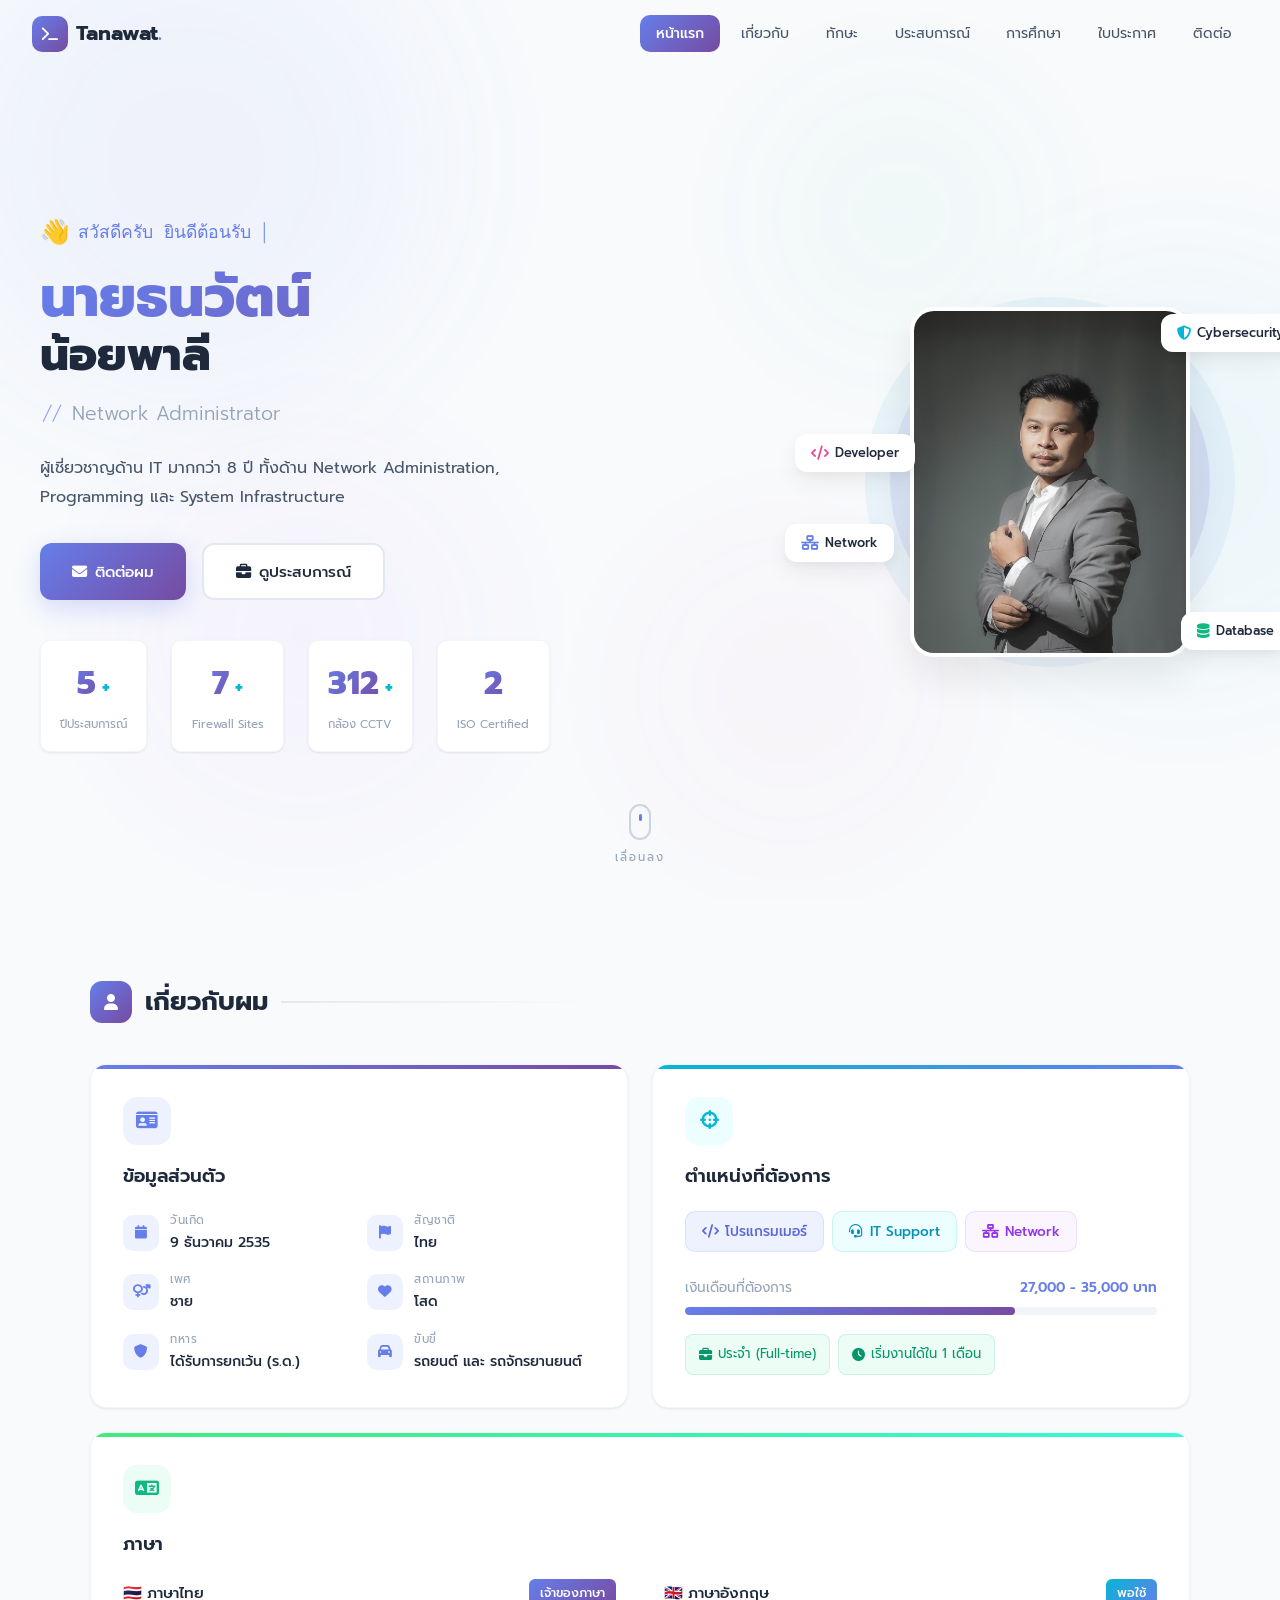
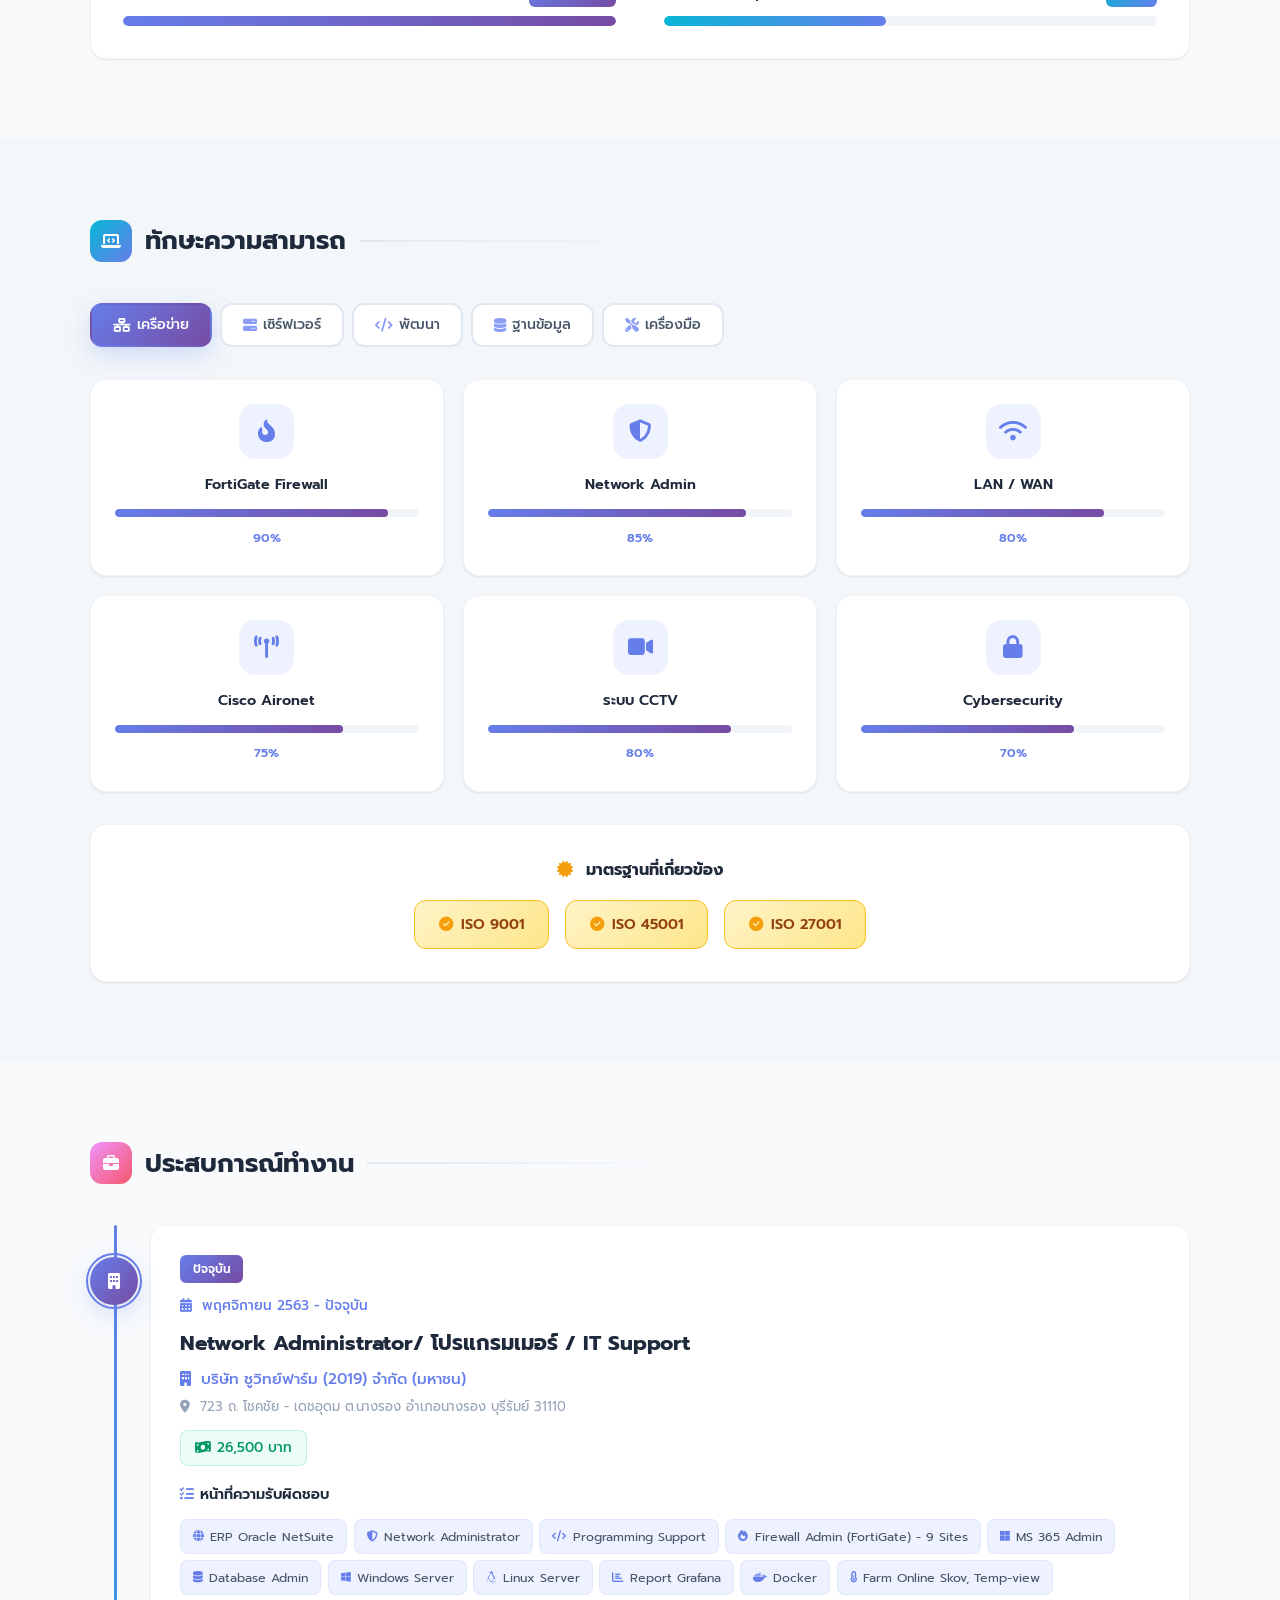
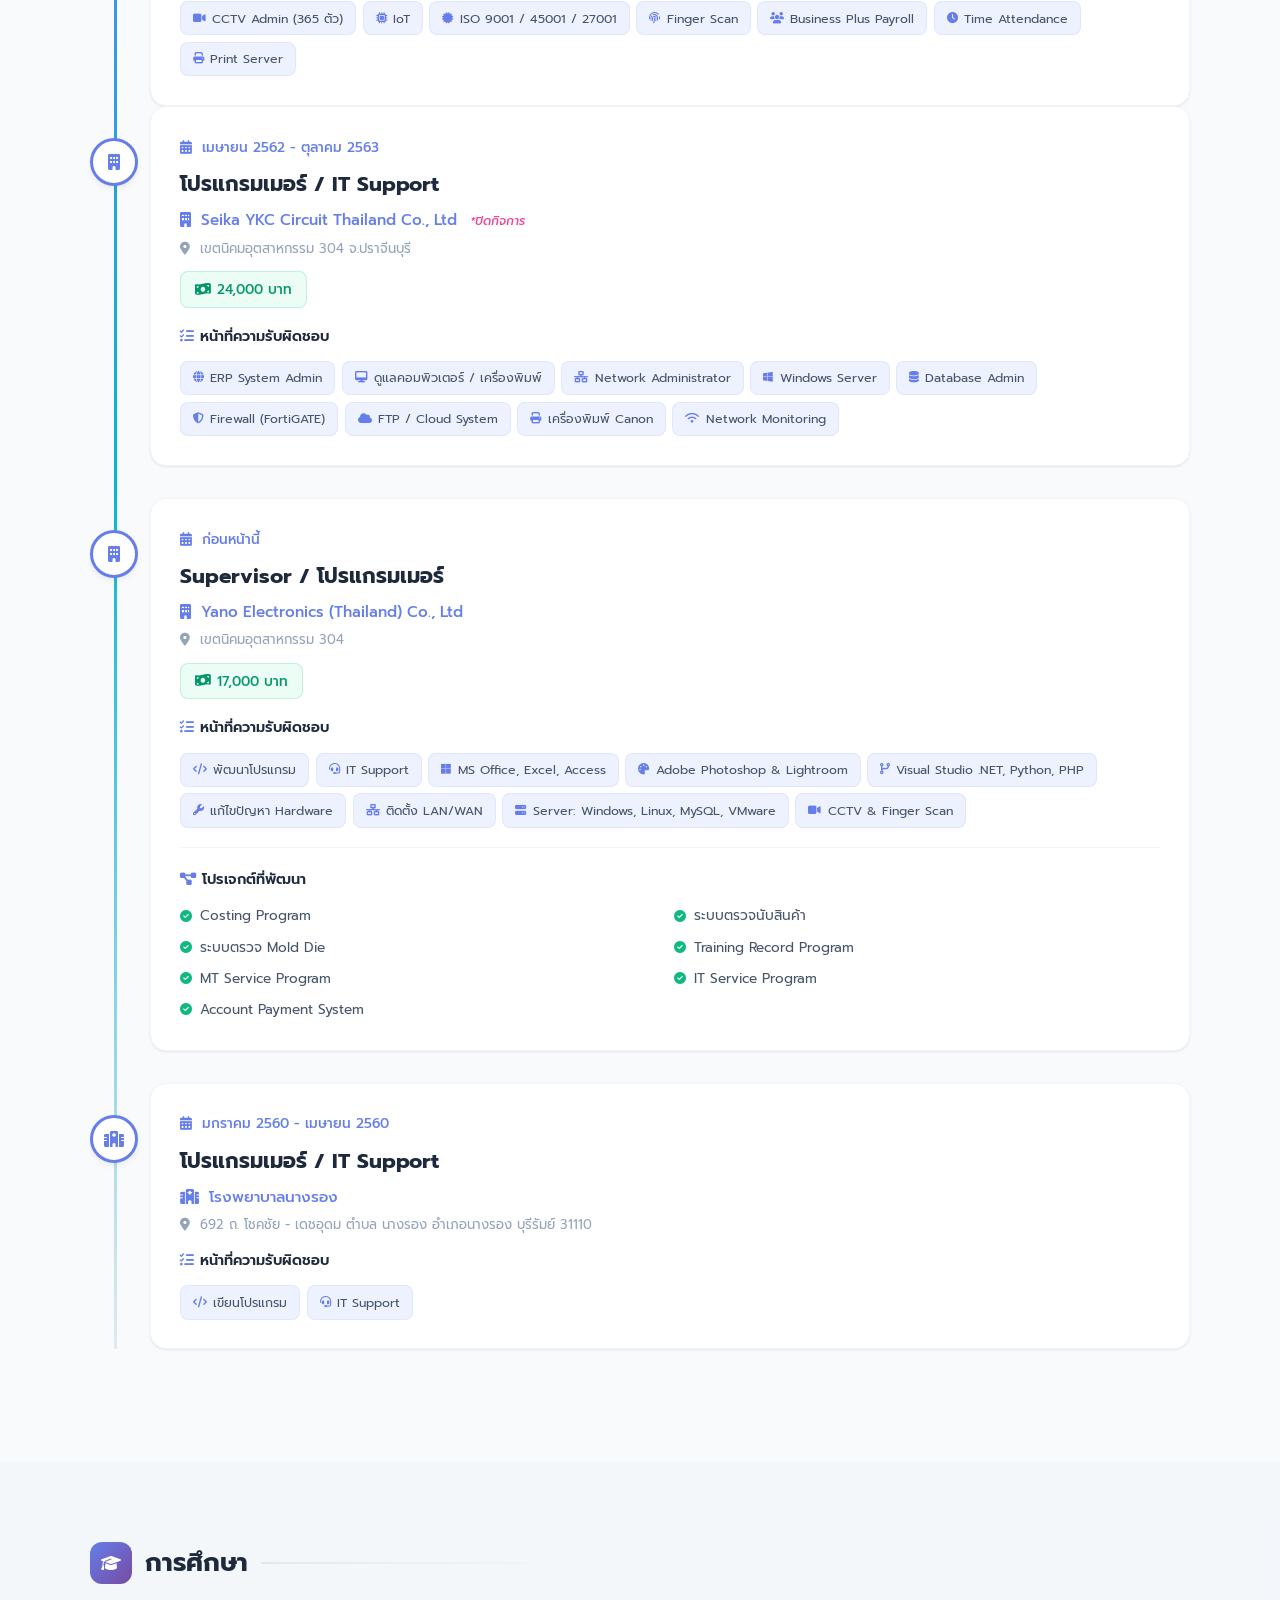
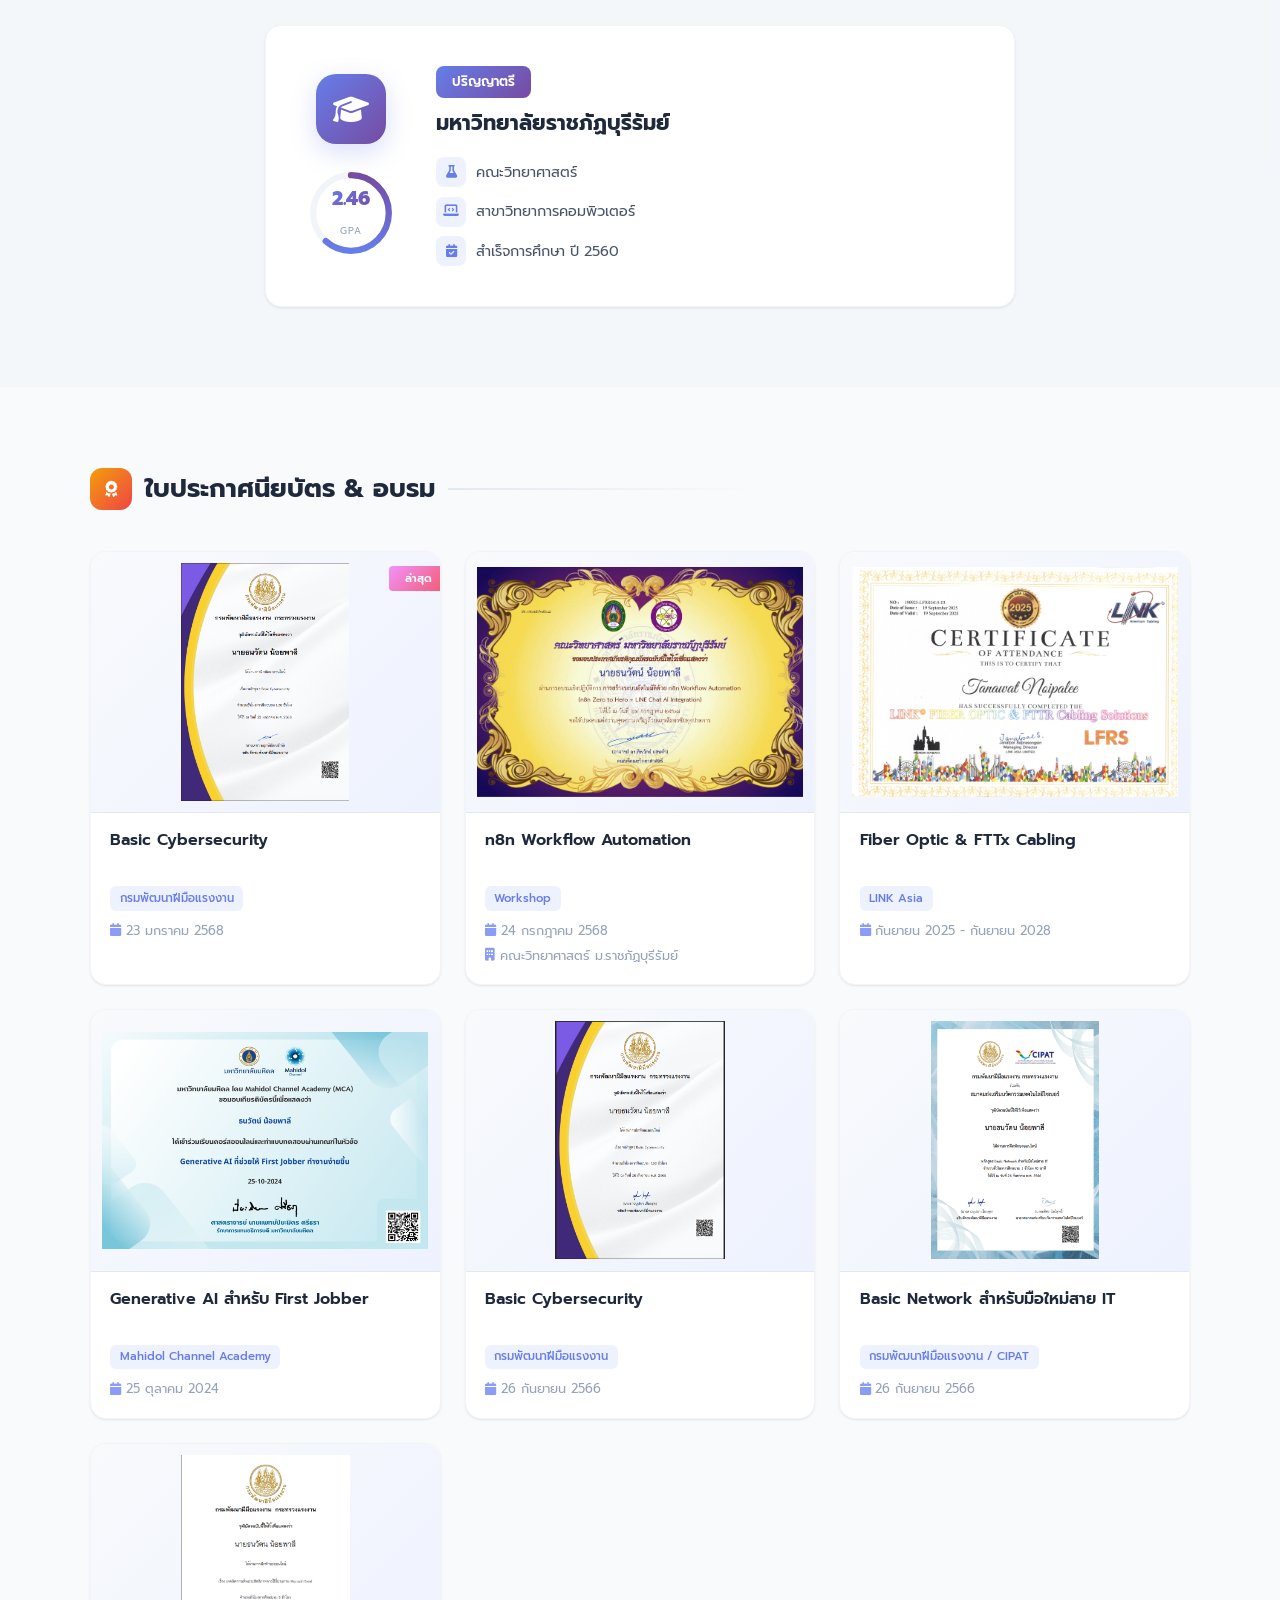
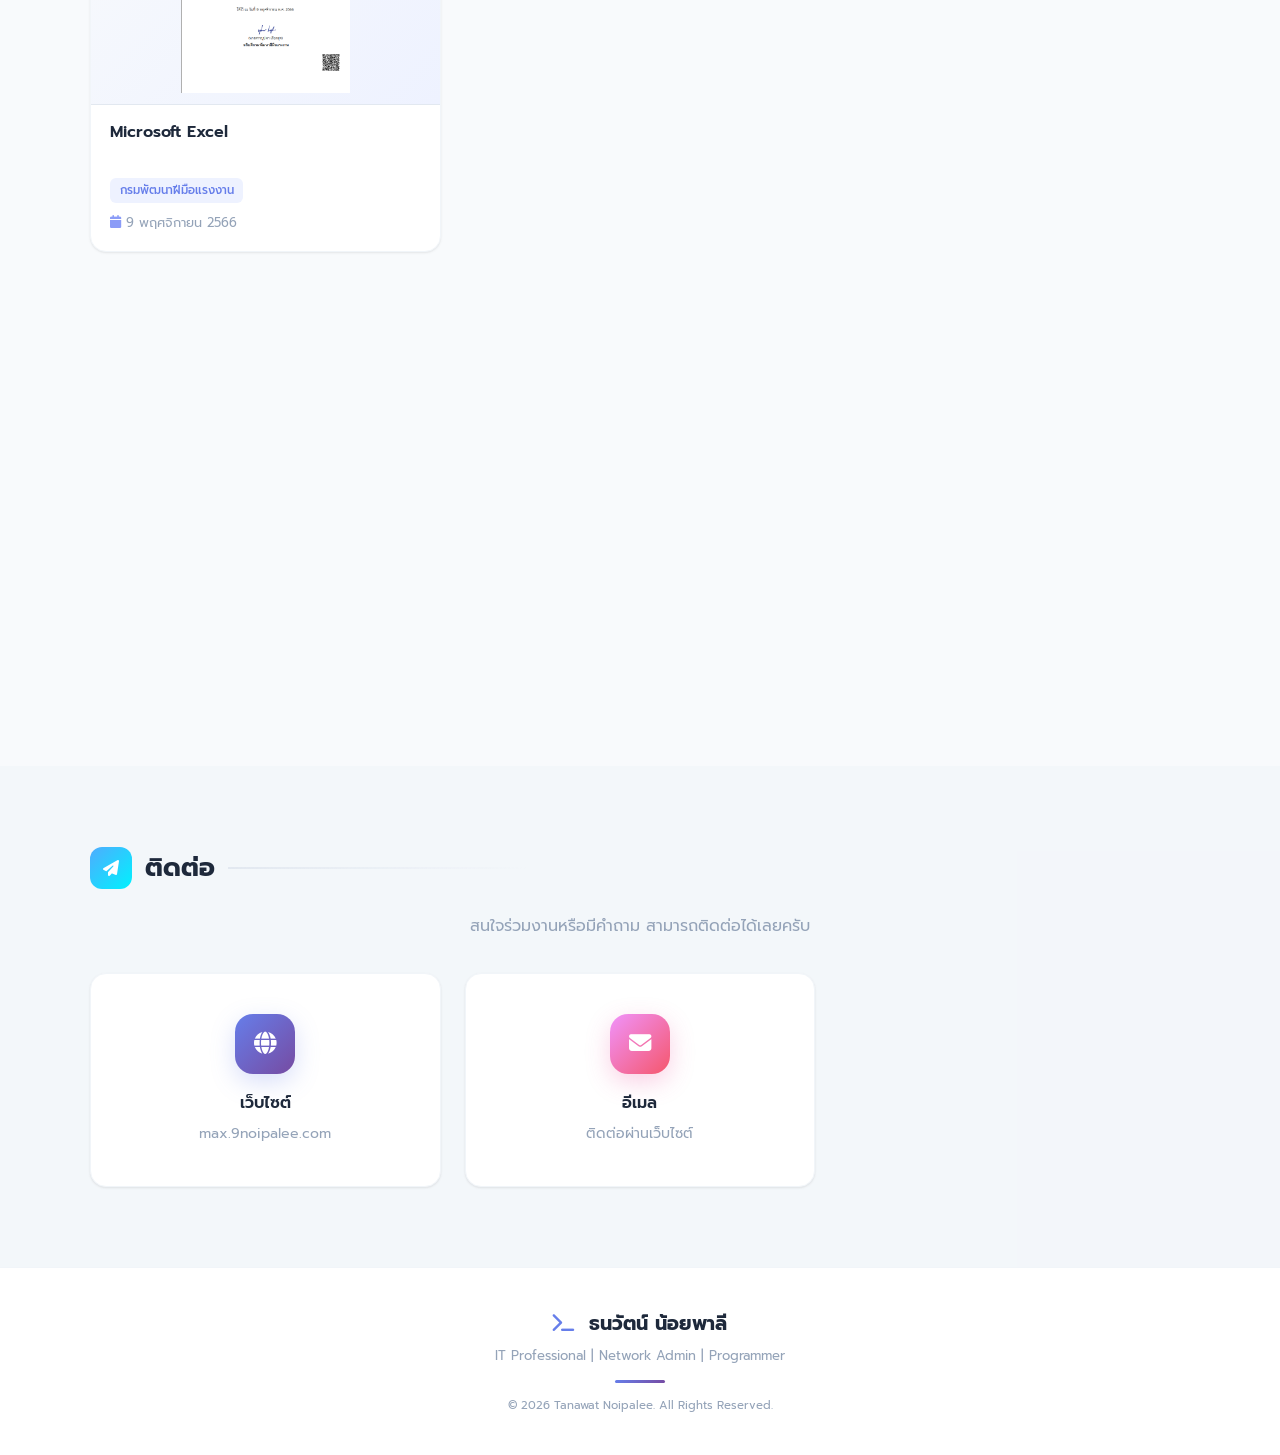
==== commit d58e0c5a: "Update resume certificates and Thai encoding" ====
--- a/index.html
+++ b/index.html
@@ -535,7 +535,7 @@
                             31110
                         </p>
                         <div class="timeline-salary">
-                            <i class="fas fa-money-bill-wave"></i> 29,000 บาท
+                            <i class="fas fa-money-bill-wave"></i> 26,500 บาท
                         </div>
                         <div class="timeline-responsibilities">
                             <h5><i class="fas fa-tasks"></i> หน้าที่ความรับผิดชอบ</h5>
@@ -561,9 +561,7 @@
                                 <span class="resp-tag"><i class="fas fa-users"></i> Business Plus Payroll</span>
                                 <span class="resp-tag"><i class="fas fa-clock"></i> Time Attendance</span>
                                 <span class="resp-tag"><i class="fas fa-print"></i> Print Server</span>
-                                <span class="resp-tag"><i class="fas fa-fax"></i> ดูแลเครื่อง Fax</span>
-                                <span class="resp-tag"><i class="fas fa-wifi"></i> Cisco Aironet (AIR-AP1542)</span>
-                            </div>
+                             
                         </div>
                     </div>
                 </div>
@@ -751,34 +749,97 @@
             <div class="cert-grid">
                 <div class="cert-card card reveal">
                     <div class="cert-ribbon">ล่าสุด</div>
-                    <div class="cert-icon-wrap">
-                        <i class="fas fa-shield-halved"></i>
-                    </div>
+                    <a class="cert-image-link" href="assets/certificates/basic-cybersecurity-2568.png" target="_blank" aria-label="เปิดใบประกาศ Basic Cybersecurity 2568">
+                        <img src="assets/certificates/basic-cybersecurity-2568.png" alt="ใบประกาศ Basic Cybersecurity 2568">
+                    </a>
                     <h3>Basic Cybersecurity</h3>
-                    <span class="cert-type">วุฒิบัตร</span>
-                    <p class="cert-date"><i class="fas fa-calendar"></i> มกราคม 2568 - ปัจจุบัน</p>
-                </div>
-                <div class="cert-card card reveal">
-                    <div class="cert-icon-wrap oracle">
-                        <i class="fas fa-database"></i>
-                    </div>
-                    <h3>Oracle Workshop Program</h3>
-                    <span class="cert-type">หลักสูตรอบรม</span>
-                    <p class="cert-date"><i class="fas fa-calendar"></i> พฤศจิกายน 2560</p>
-                    <p class="cert-org"><i class="fas fa-building"></i> Oracle</p>
-                </div>
-                <div class="cert-card card reveal">
-                    <div class="cert-icon-wrap network">
-                        <i class="fas fa-network-wired"></i>
-                    </div>
-                    <h3>Basic Network</h3>
-                    <span class="cert-type">หลักสูตรอบรม</span>
-                    <p class="cert-org"><i class="fas fa-building"></i> กรมพัฒนาฝีมือแรงงาน</p>
+                    <span class="cert-type">กรมพัฒนาฝีมือแรงงาน</span>
+                    <p class="cert-date"><i class="fas fa-calendar"></i> 23 มกราคม 2568</p>
+                </div>
+                <div class="cert-card card reveal">
+                    <a class="cert-image-link" href="assets/certificates/n8n-workflow-automation-2568.jpg" target="_blank" aria-label="เปิดใบประกาศ n8n Workflow Automation">
+                        <img src="assets/certificates/n8n-workflow-automation-2568.jpg" alt="ใบประกาศ n8n Workflow Automation">
+                    </a>
+                    <h3>n8n Workflow Automation</h3>
+                    <span class="cert-type">Workshop</span>
+                    <p class="cert-date"><i class="fas fa-calendar"></i> 24 กรกฎาคม 2568</p>
+                    <p class="cert-org"><i class="fas fa-building"></i> คณะวิทยาศาสตร์ ม.ราชภัฏบุรีรัมย์</p>
+                </div>
+                <div class="cert-card card reveal">
+                    <a class="cert-image-link" href="assets/certificates/link-fiber-optic-2025.jpg" target="_blank" aria-label="เปิดใบประกาศ Fiber Optic">
+                        <img src="assets/certificates/link-fiber-optic-2025.jpg" alt="ใบประกาศ Fiber Optic และ FTTx Cabling">
+                    </a>
+                    <h3>Fiber Optic & FTTx Cabling</h3>
+                    <span class="cert-type">LINK Asia</span>
+                    <p class="cert-date"><i class="fas fa-calendar"></i> กันยายน 2025 - กันยายน 2028</p>
+                </div>
+                <div class="cert-card card reveal">
+                    <a class="cert-image-link" href="assets/certificates/generative-ai-first-jobber-2024.png" target="_blank" aria-label="เปิดใบประกาศ Generative AI">
+                        <img src="assets/certificates/generative-ai-first-jobber-2024.png" alt="ใบประกาศ Generative AI ที่ช่วยให้ First Jobber ทำงานง่ายขึ้น">
+                    </a>
+                    <h3>Generative AI สำหรับ First Jobber</h3>
+                    <span class="cert-type">Mahidol Channel Academy</span>
+                    <p class="cert-date"><i class="fas fa-calendar"></i> 25 ตุลาคม 2024</p>
+                </div>
+                <div class="cert-card card reveal">
+                    <a class="cert-image-link" href="assets/certificates/basic-cybersecurity-2566.png" target="_blank" aria-label="เปิดใบประกาศ Basic Cybersecurity 2566">
+                        <img src="assets/certificates/basic-cybersecurity-2566.png" alt="ใบประกาศ Basic Cybersecurity 2566">
+                    </a>
+                    <h3>Basic Cybersecurity</h3>
+                    <span class="cert-type">กรมพัฒนาฝีมือแรงงาน</span>
+                    <p class="cert-date"><i class="fas fa-calendar"></i> 26 กันยายน 2566</p>
+                </div>
+                <div class="cert-card card reveal">
+                    <a class="cert-image-link" href="assets/certificates/basic-network-2566.png" target="_blank" aria-label="เปิดใบประกาศ Basic Network">
+                        <img src="assets/certificates/basic-network-2566.png" alt="ใบประกาศ Basic Network สำหรับมือใหม่สาย IT">
+                    </a>
+                    <h3>Basic Network สำหรับมือใหม่สาย IT</h3>
+                    <span class="cert-type">กรมพัฒนาฝีมือแรงงาน / CIPAT</span>
+                    <p class="cert-date"><i class="fas fa-calendar"></i> 26 กันยายน 2566</p>
+                </div>
+                <div class="cert-card card reveal">
+                    <a class="cert-image-link" href="assets/certificates/excel-2566.png" target="_blank" aria-label="เปิดใบประกาศ Microsoft Excel">
+                        <img src="assets/certificates/excel-2566.png" alt="ใบประกาศเทคนิคการเพิ่มประสิทธิภาพการใช้ Microsoft Excel">
+                    </a>
+                    <h3>Microsoft Excel</h3>
+                    <span class="cert-type">กรมพัฒนาฝีมือแรงงาน</span>
+                    <p class="cert-date"><i class="fas fa-calendar"></i> 9 พฤศจิกายน 2566</p>
+                </div>
+                <div class="cert-card card reveal">
+                    <a class="cert-image-link" href="assets/certificates/cru-computer-basics-2566.png" target="_blank" aria-label="เปิดใบประกาศการใช้งานคอมพิวเตอร์เบื้องต้น">
+                        <img src="assets/certificates/cru-computer-basics-2566.png" alt="ใบประกาศการใช้งานคอมพิวเตอร์เบื้องต้น">
+                    </a>
+                    <h3>การใช้งานคอมพิวเตอร์เบื้องต้น</h3>
+                    <span class="cert-type">CRU MOOCs</span>
+                    <p class="cert-date"><i class="fas fa-calendar"></i> 25 มีนาคม 2566</p>
+                </div>
+                <div class="cert-card card reveal">
+                    <a class="cert-image-link" href="assets/certificates/nsc-2018.png" target="_blank" aria-label="เปิดเกียรติบัตร NSC 2018">
+                        <img src="assets/certificates/nsc-2018.png" alt="เกียรติบัตร The Seventeenth Thailand IT Contest Festival 2018">
+                    </a>
+                    <h3>Thailand IT Contest Festival 2018</h3>
+                    <span class="cert-type">NECTEC / NSTDA</span>
+                    <p class="cert-date"><i class="fas fa-calendar"></i> มีนาคม 2561</p>
+                </div>
+                <div class="cert-card card reveal">
+                    <a class="cert-image-link" href="assets/certificates/office-basic-2560.jpg" target="_blank" aria-label="เปิดใบประกาศ Microsoft Office">
+                        <img src="assets/certificates/office-basic-2560.jpg" alt="ใบประกาศ Microsoft Office Word Excel PowerPoint ขั้นพื้นฐาน">
+                    </a>
+                    <h3>Microsoft Office ขั้นพื้นฐาน</h3>
+                    <span class="cert-type">มหาวิทยาลัยราชภัฏบุรีรัมย์</span>
+                    <p class="cert-date"><i class="fas fa-calendar"></i> 15 พฤษภาคม 2560</p>
+                </div>
+                <div class="cert-card card reveal">
+                    <a class="cert-image-link" href="assets/certificates/oracle-sql-performance-2016.png" target="_blank" aria-label="เปิดใบประกาศ Oracle SQL Performance Tuning">
+                        <img src="assets/certificates/oracle-sql-performance-2016.png" alt="ใบประกาศ Oracle Database 12c SQL Performance Tuning">
+                    </a>
+                    <h3>Oracle Database 12c SQL Performance Tuning</h3>
+                    <span class="cert-type">Oracle Academy</span>
+                    <p class="cert-date"><i class="fas fa-calendar"></i> 26 - 27 November 2016</p>
                 </div>
             </div>
         </div>
     </section>
-
     <!-- Contact Section -->
     <section class="section section-alt" id="contact">
         <div class="container">
@@ -792,7 +853,7 @@
                 <a href="https://tanawat.noipalee.com/" target="_blank" class="contact-card card reveal">
                     <div class="contact-icon"><i class="fas fa-globe"></i></div>
                     <h3>เว็บไซต์</h3>
-                    <p>tanawat.noipalee.com</p>
+                    <p>max.9noipalee.com</p>
                 </a>
                 <a href="mailto:contact@tanawat.noipalee.com" class="contact-card card reveal">
                     <div class="contact-icon icon-email"><i class="fas fa-envelope"></i></div>
@@ -802,7 +863,7 @@
                 <div class="contact-card card reveal">
                     <div class="contact-icon icon-location"><i class="fas fa-map-marker-alt"></i></div>
                     <h3>ที่อยู่</h3>
-                    <p>กรุงเทพมหานคร, ประเทศไทย</p>
+                    <p>บุรีรัมย์, ประเทศไทย</p>
                 </div>
             </div>
         </div>
--- a/style.css
+++ b/style.css
@@ -1328,20 +1328,22 @@
 }
 
 .cert-card {
-    text-align: center;
-    padding: 2rem 1.5rem;
+    text-align: left;
+    padding: 0;
     position: relative;
+    overflow: hidden;
 }
 
 .cert-ribbon {
     position: absolute;
-    top: 12px; right: -8px;
+    top: 14px; right: -8px;
     padding: 0.2rem 1rem;
     background: var(--gradient-3);
     color: white;
     font-size: 0.7rem;
     font-weight: 600;
     border-radius: 4px 0 0 4px;
+    z-index: 2;
 }
 
 .cert-ribbon::after {
@@ -1353,32 +1355,34 @@
     border-left-color: #c2185b;
 }
 
-.cert-icon-wrap {
-    width: 65px; height: 65px;
-    border-radius: 50%;
-    background: var(--gradient-1);
-    display: flex;
-    align-items: center;
-    justify-content: center;
-    font-size: 1.5rem;
-    color: white;
-    margin: 0 auto 1rem;
-    box-shadow: var(--shadow-primary);
+.cert-image-link {
+    display: block;
+    width: 100%;
+    aspect-ratio: 4 / 3;
+    background: linear-gradient(135deg, #f8fafc, #eef2ff);
+    border-bottom: 1px solid var(--border);
+    overflow: hidden;
+}
+
+.cert-image-link img {
+    width: 100%;
+    height: 100%;
+    object-fit: contain;
+    padding: 0.7rem;
     transition: var(--transition);
 }
 
-.cert-card:hover .cert-icon-wrap {
-    transform: scale(1.15) rotate(10deg);
-}
-
-.cert-icon-wrap.oracle { background: linear-gradient(135deg, #ef4444, #f97316); box-shadow: 0 8px 25px rgba(239, 68, 68, 0.25); }
-.cert-icon-wrap.network { background: var(--gradient-2); box-shadow: 0 8px 25px rgba(6, 182, 212, 0.25); }
+.cert-card:hover .cert-image-link img {
+    transform: scale(1.04);
+}
 
 .cert-card h3 {
     font-size: 1rem;
     font-weight: 600;
     color: var(--text-dark);
-    margin-bottom: 0.4rem;
+    margin: 1rem 1.2rem 0.5rem;
+    line-height: 1.45;
+    min-height: 2.9em;
 }
 
 .cert-type {
@@ -1389,17 +1393,23 @@
     font-size: 0.72rem;
     color: var(--primary);
     font-weight: 500;
-    margin-bottom: 0.5rem;
+    margin: 0 1.2rem 0.65rem;
 }
 
 .cert-date, .cert-org {
     font-size: 0.8rem;
     color: var(--text-muted);
-    margin-top: 0.3rem;
-    display: flex;
-    align-items: center;
-    justify-content: center;
+    margin: 0 1.2rem 0.35rem;
+    display: flex;
+    align-items: center;
+    justify-content: flex-start;
     gap: 0.3rem;
+    line-height: 1.5;
+}
+
+.cert-card .cert-date:last-child,
+.cert-card .cert-org:last-child {
+    margin-bottom: 1.2rem;
 }
 
 .cert-date i, .cert-org i { color: var(--primary-light); }
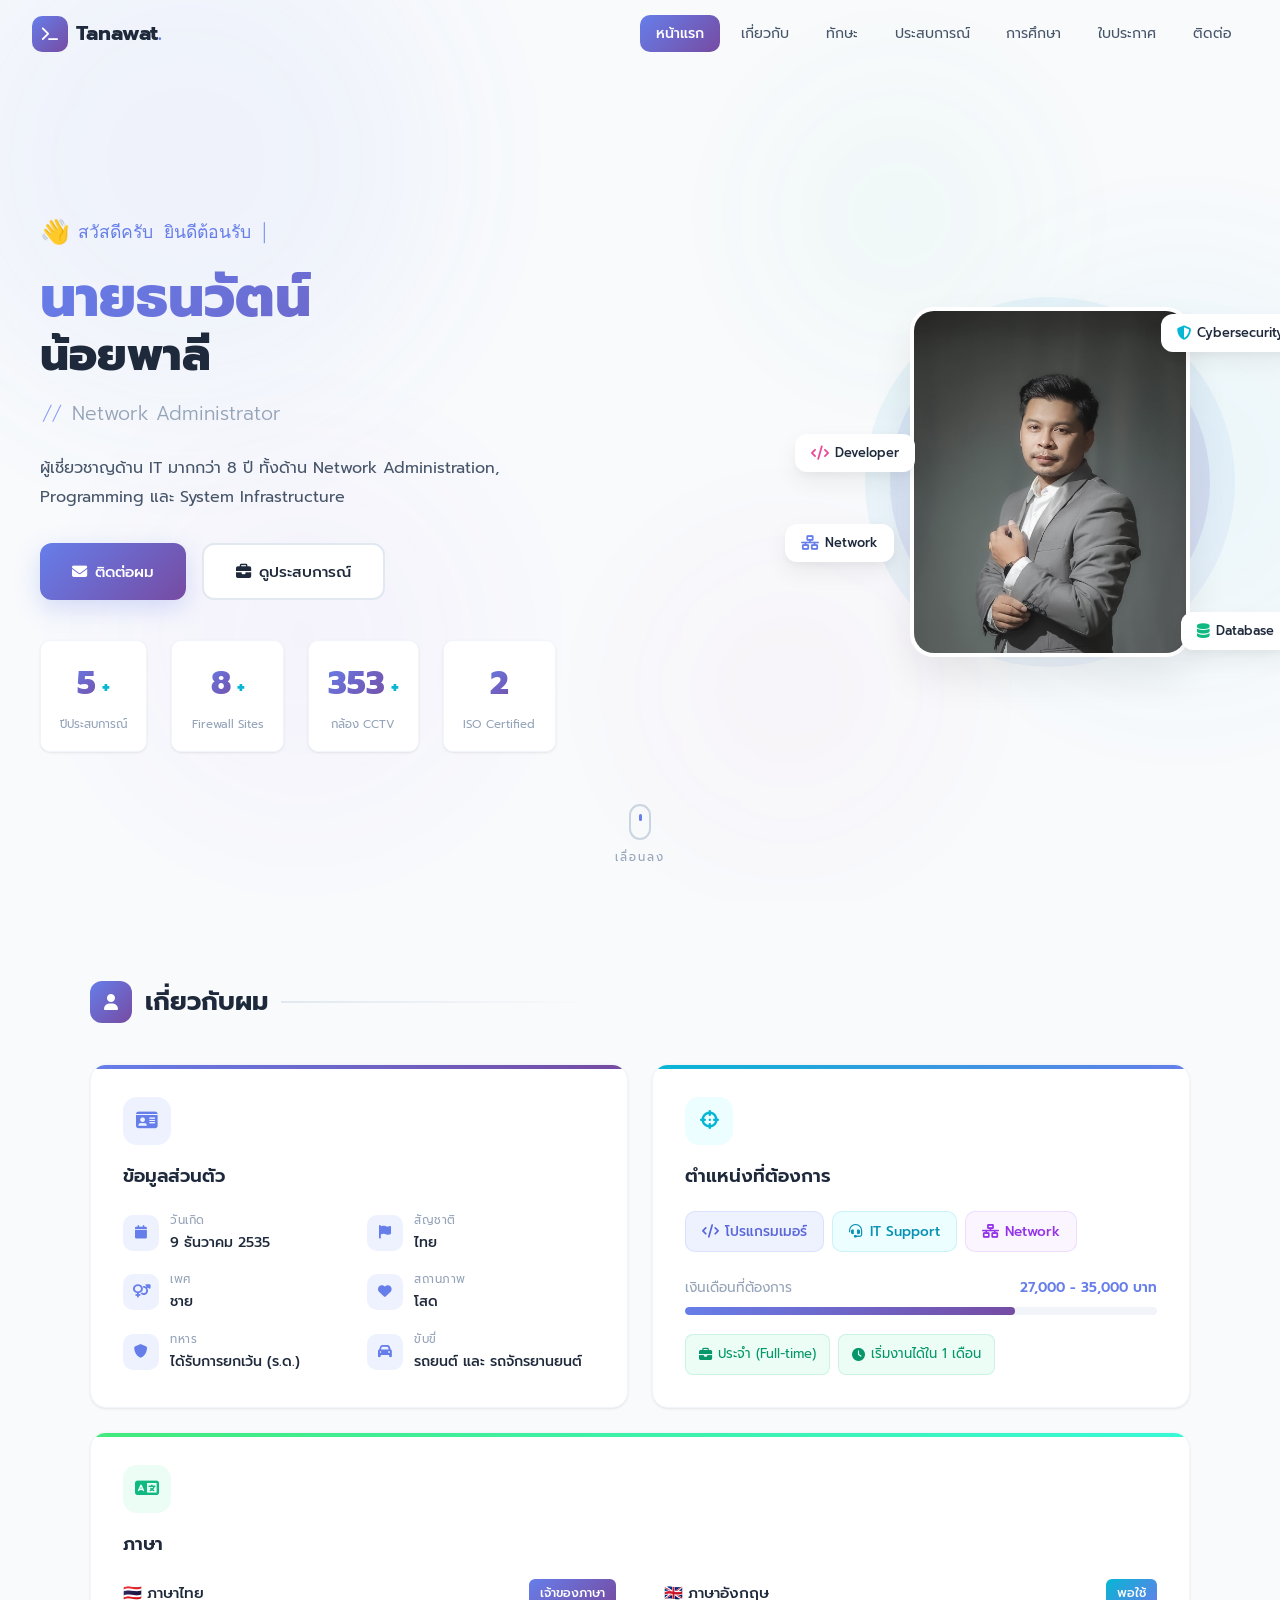
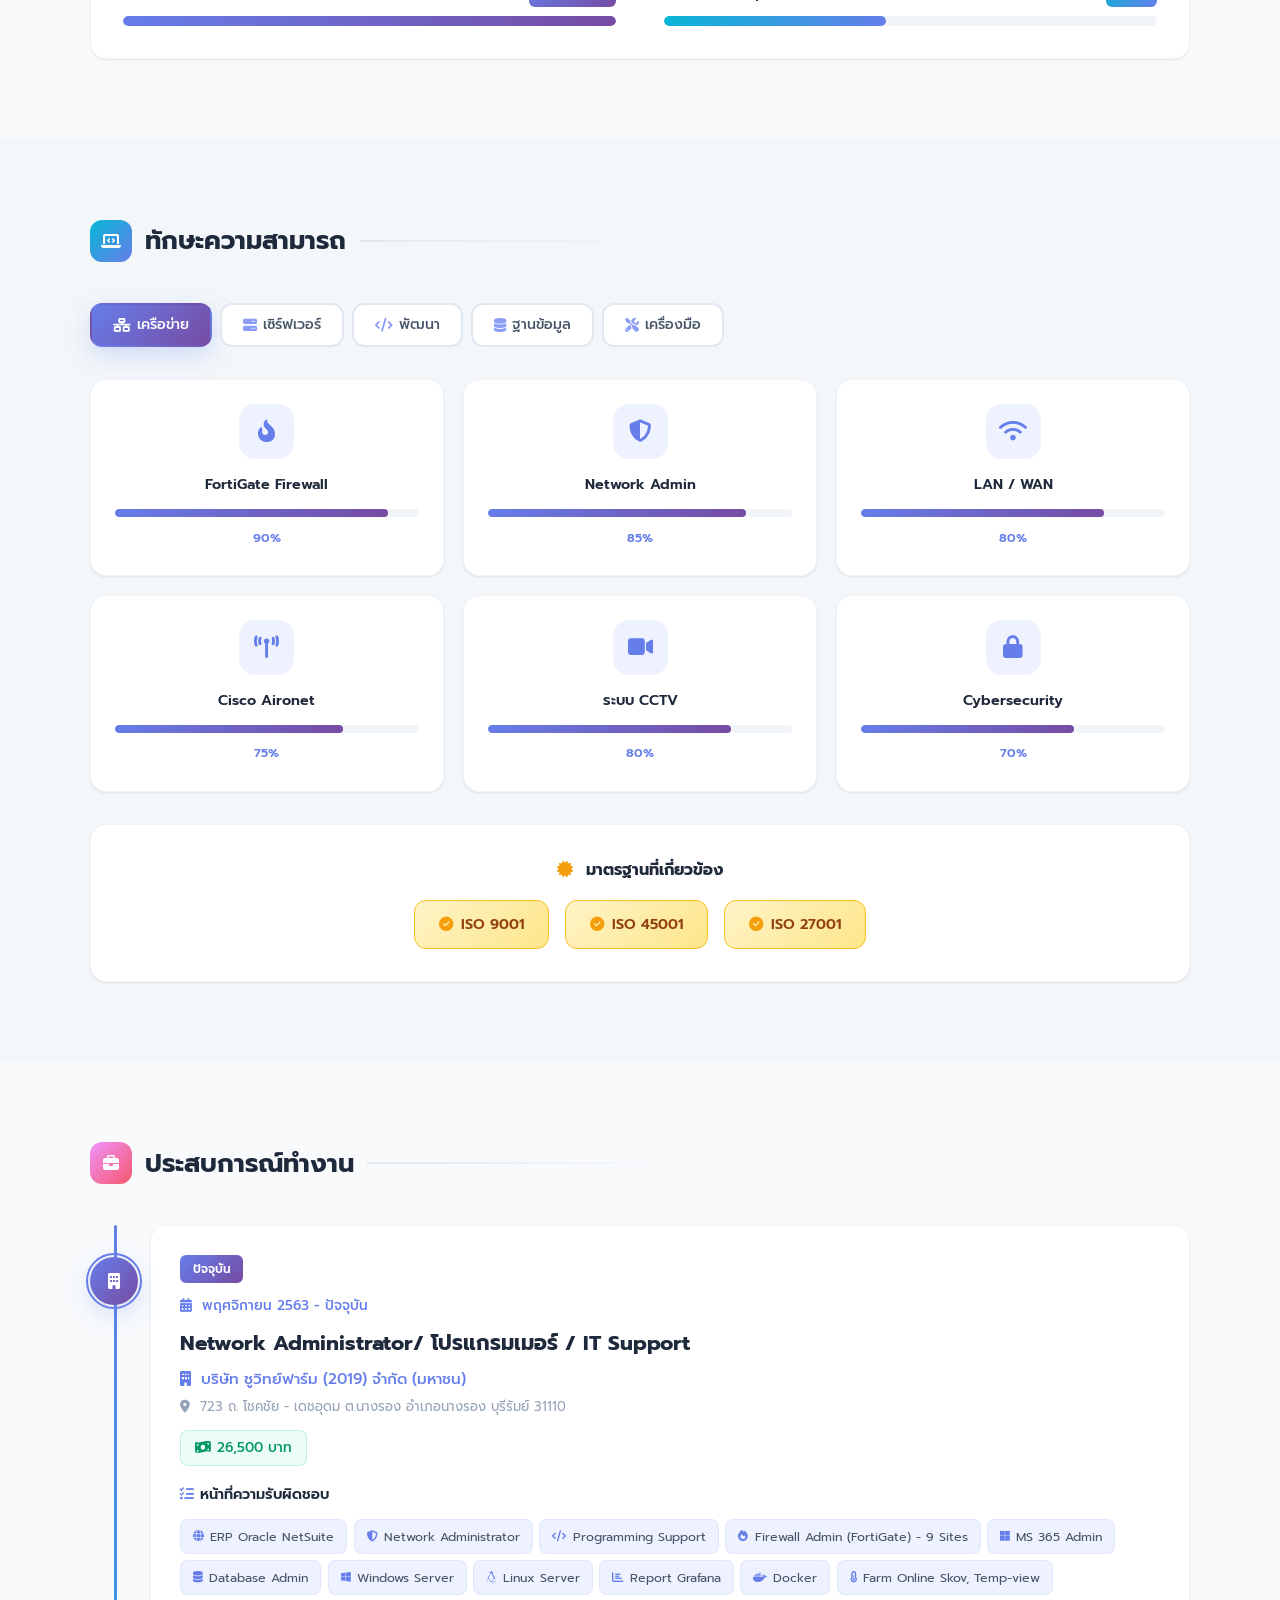
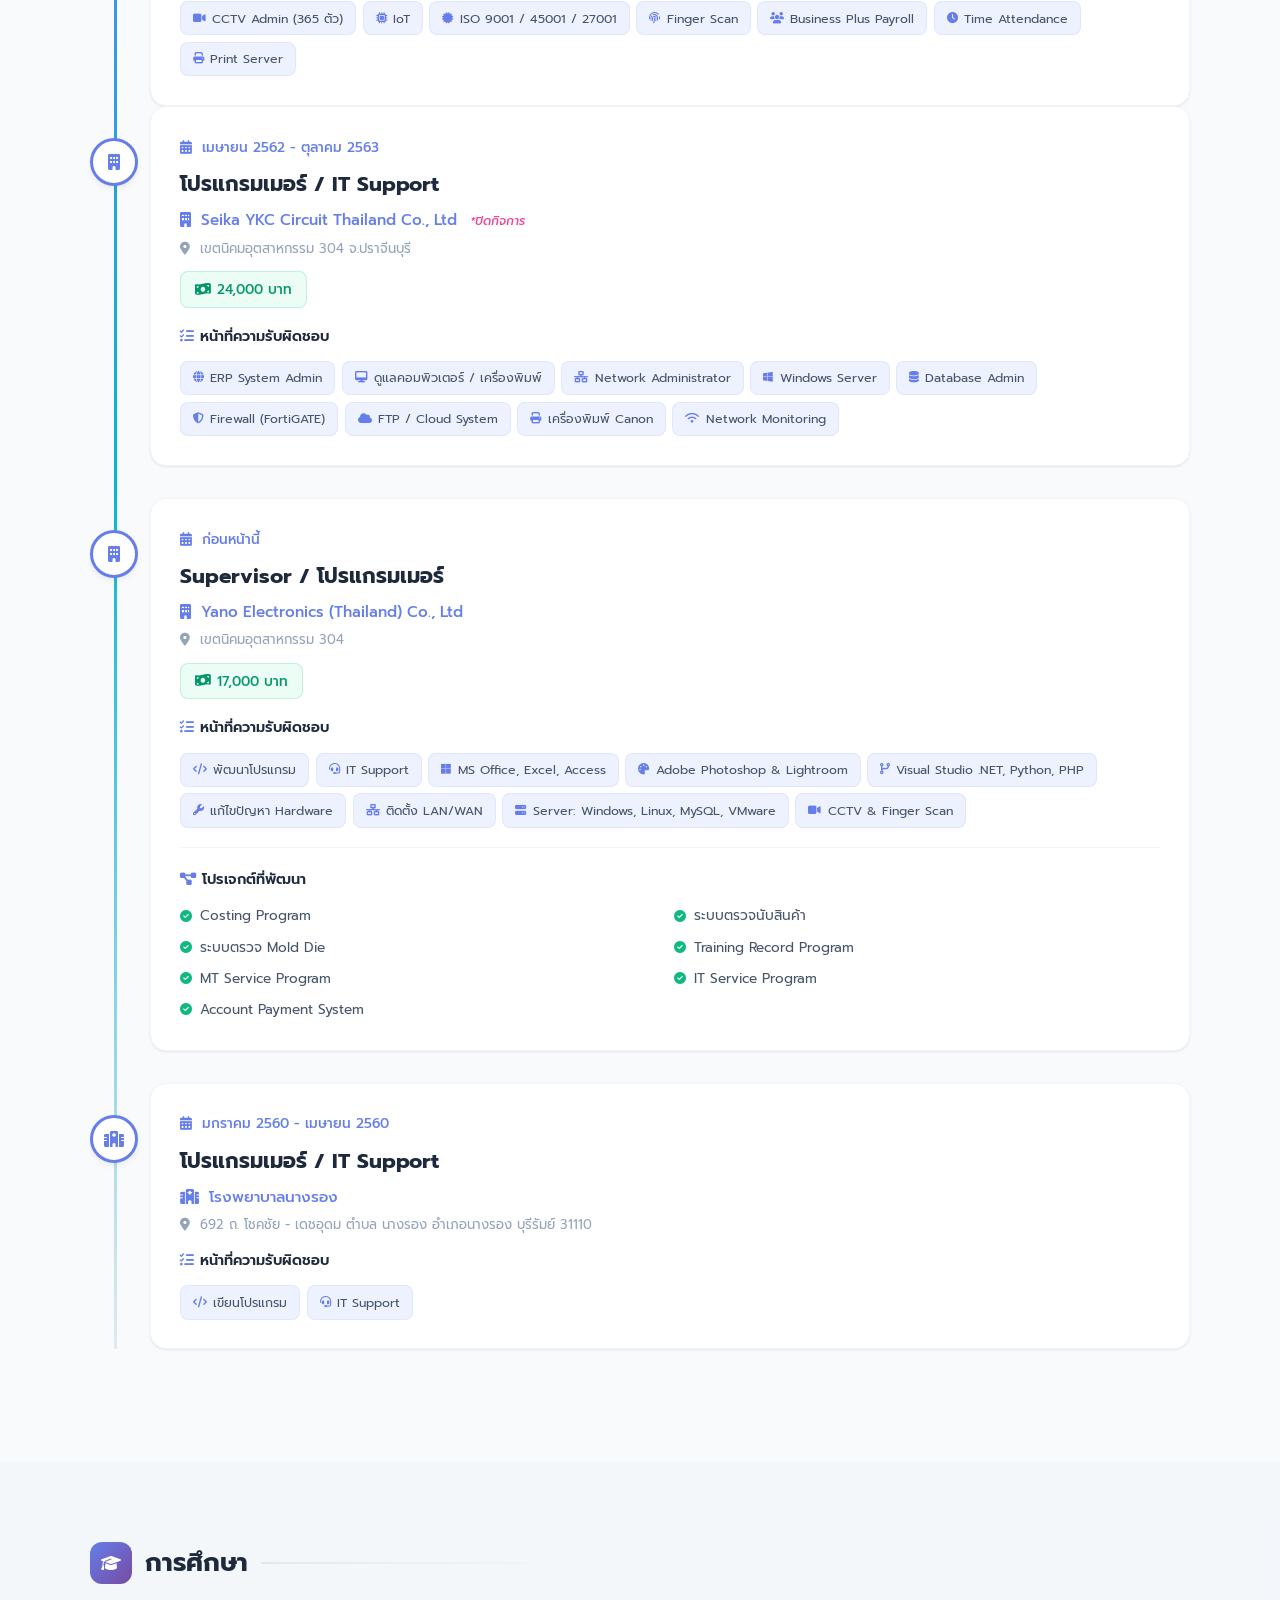
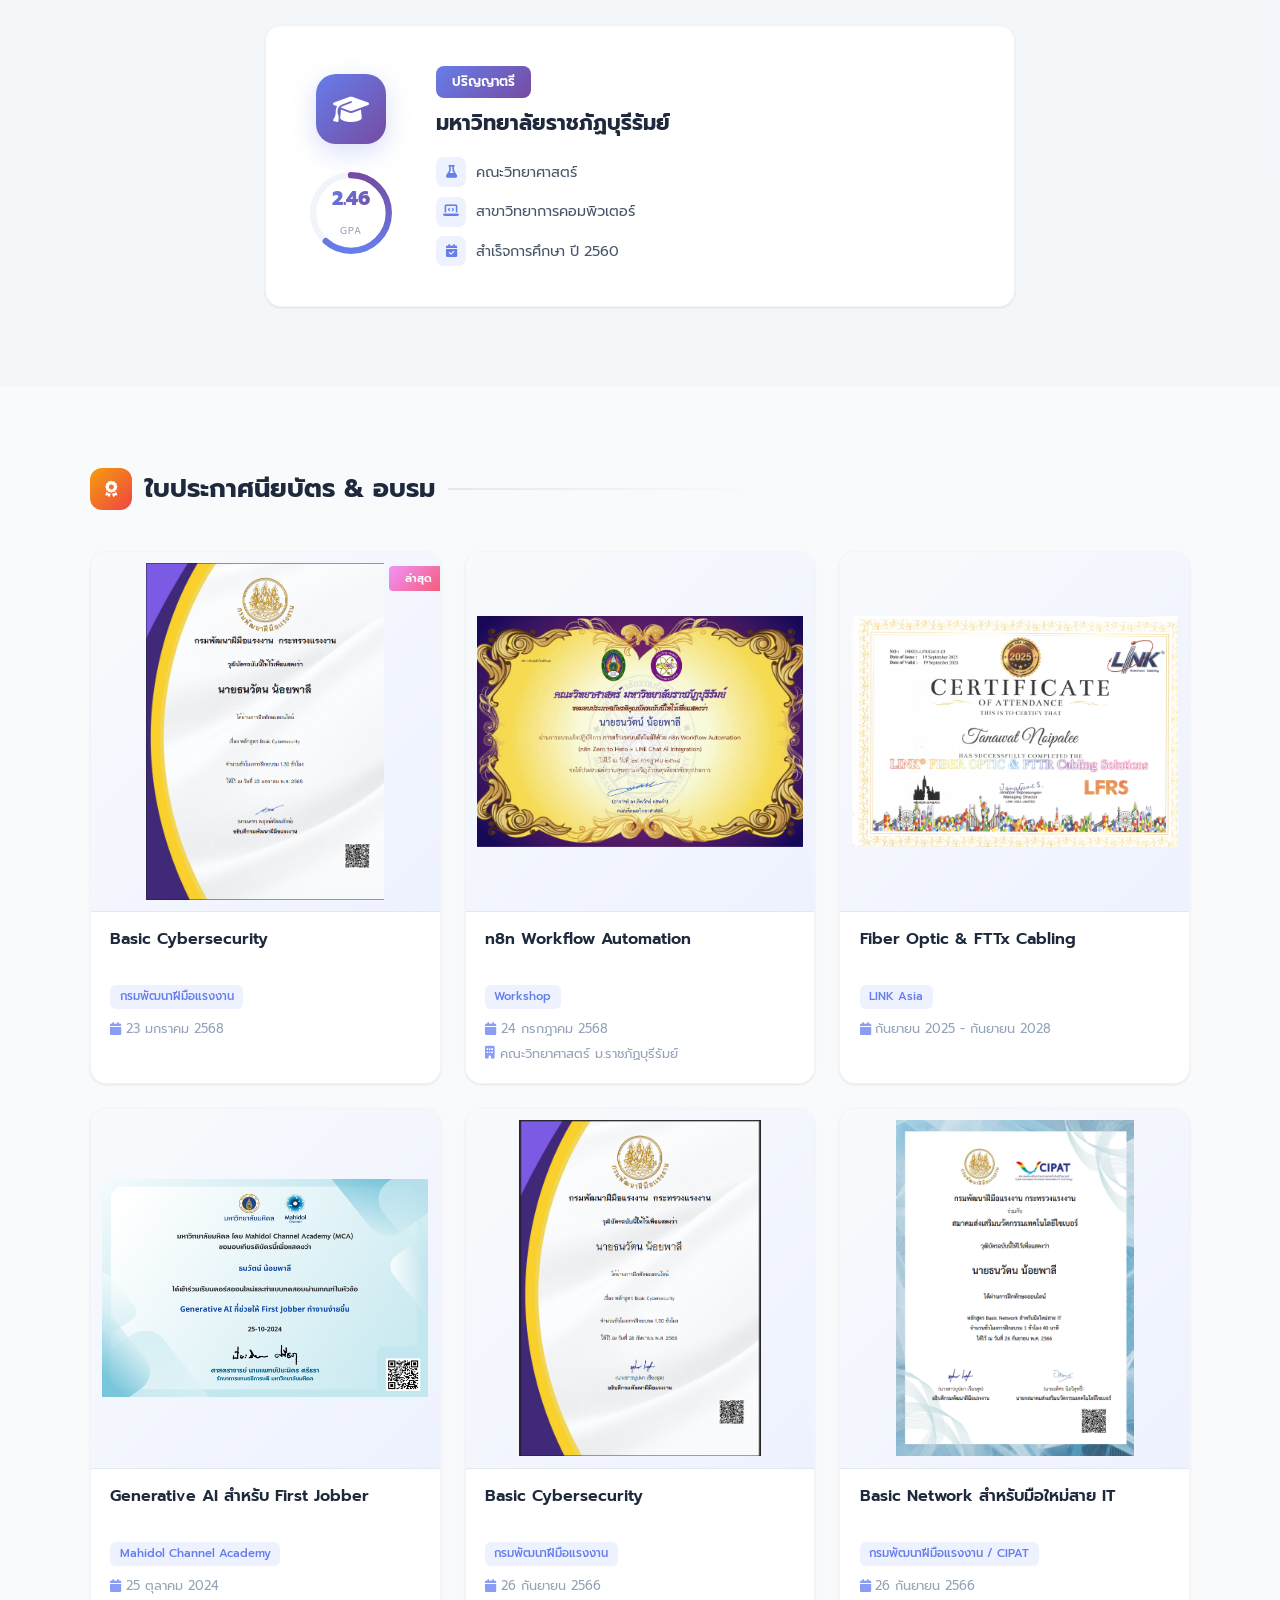
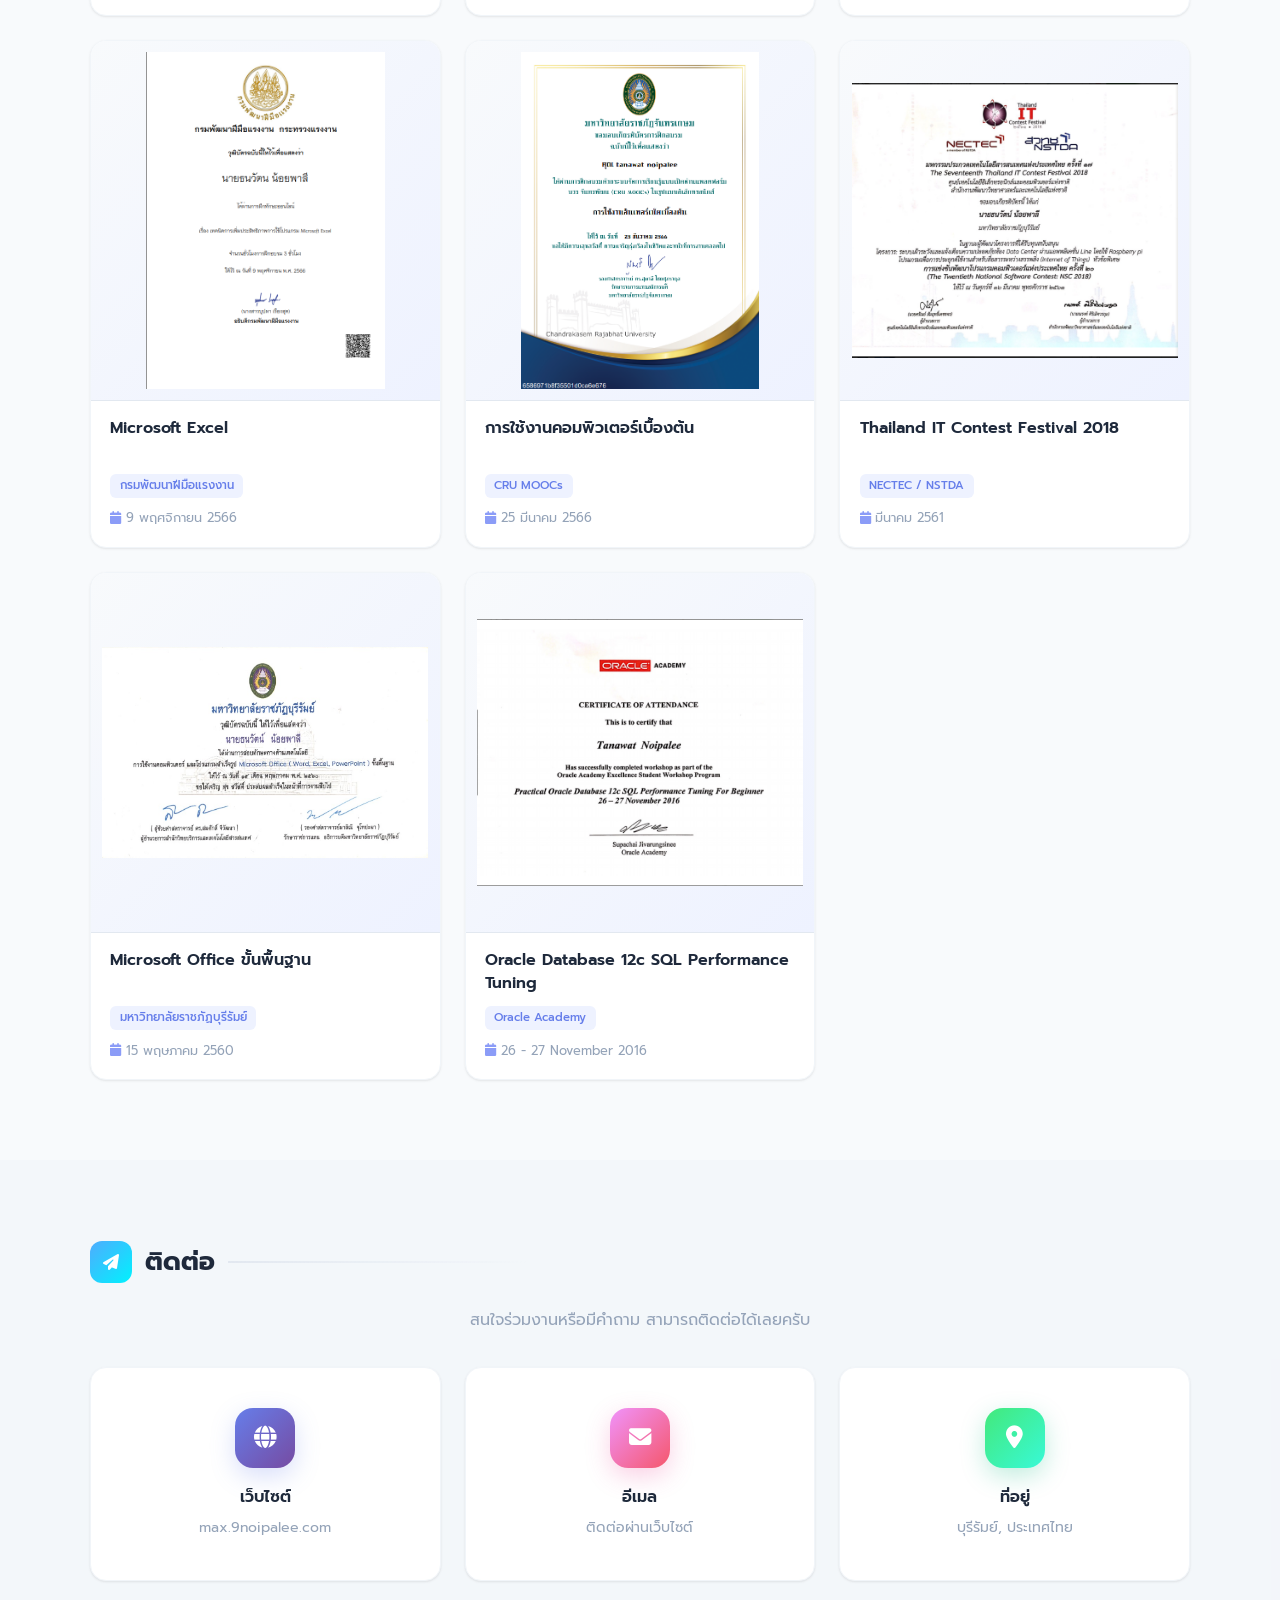
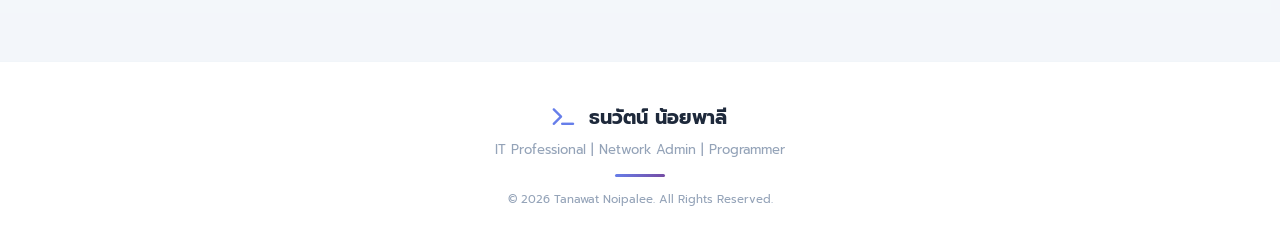
==== commit bd4fd50d: "Improve certificate image display" ====
--- a/index.html
+++ b/index.html
@@ -9,7 +9,7 @@
         href="https://fonts.googleapis.com/css2?family=Prompt:wght@300;400;500;600;700;800;900&family=Fira+Code:wght@400;500&display=swap"
         rel="stylesheet">
     <link rel="stylesheet" href="https://cdnjs.cloudflare.com/ajax/libs/font-awesome/6.5.1/css/all.min.css">
-    <link rel="stylesheet" href="style.css">
+    <link rel="stylesheet" href="style.css?v=20260531-2">
 </head>
 
 <body>
@@ -891,4 +891,4 @@
     <script src="script.js"></script>
 </body>
 
-</html>+</html>
--- a/style.css
+++ b/style.css
@@ -1356,19 +1356,23 @@
 }
 
 .cert-image-link {
-    display: block;
+    display: flex;
+    align-items: center;
+    justify-content: center;
     width: 100%;
-    aspect-ratio: 4 / 3;
+    height: 360px;
     background: linear-gradient(135deg, #f8fafc, #eef2ff);
     border-bottom: 1px solid var(--border);
     overflow: hidden;
 }
 
 .cert-image-link img {
-    width: 100%;
-    height: 100%;
+    display: block;
+    width: auto;
+    height: auto;
+    max-width: calc(100% - 1.4rem);
+    max-height: calc(100% - 1.4rem);
     object-fit: contain;
-    padding: 0.7rem;
     transition: var(--transition);
 }
 
@@ -1610,6 +1614,7 @@
     .edu-details { align-items: center; }
 
     .cert-grid { grid-template-columns: 1fr; }
+    .cert-image-link { height: 320px; }
     .contact-grid { grid-template-columns: 1fr; }
     .project-list { grid-template-columns: 1fr; }
     .language-bars { flex-direction: column; }
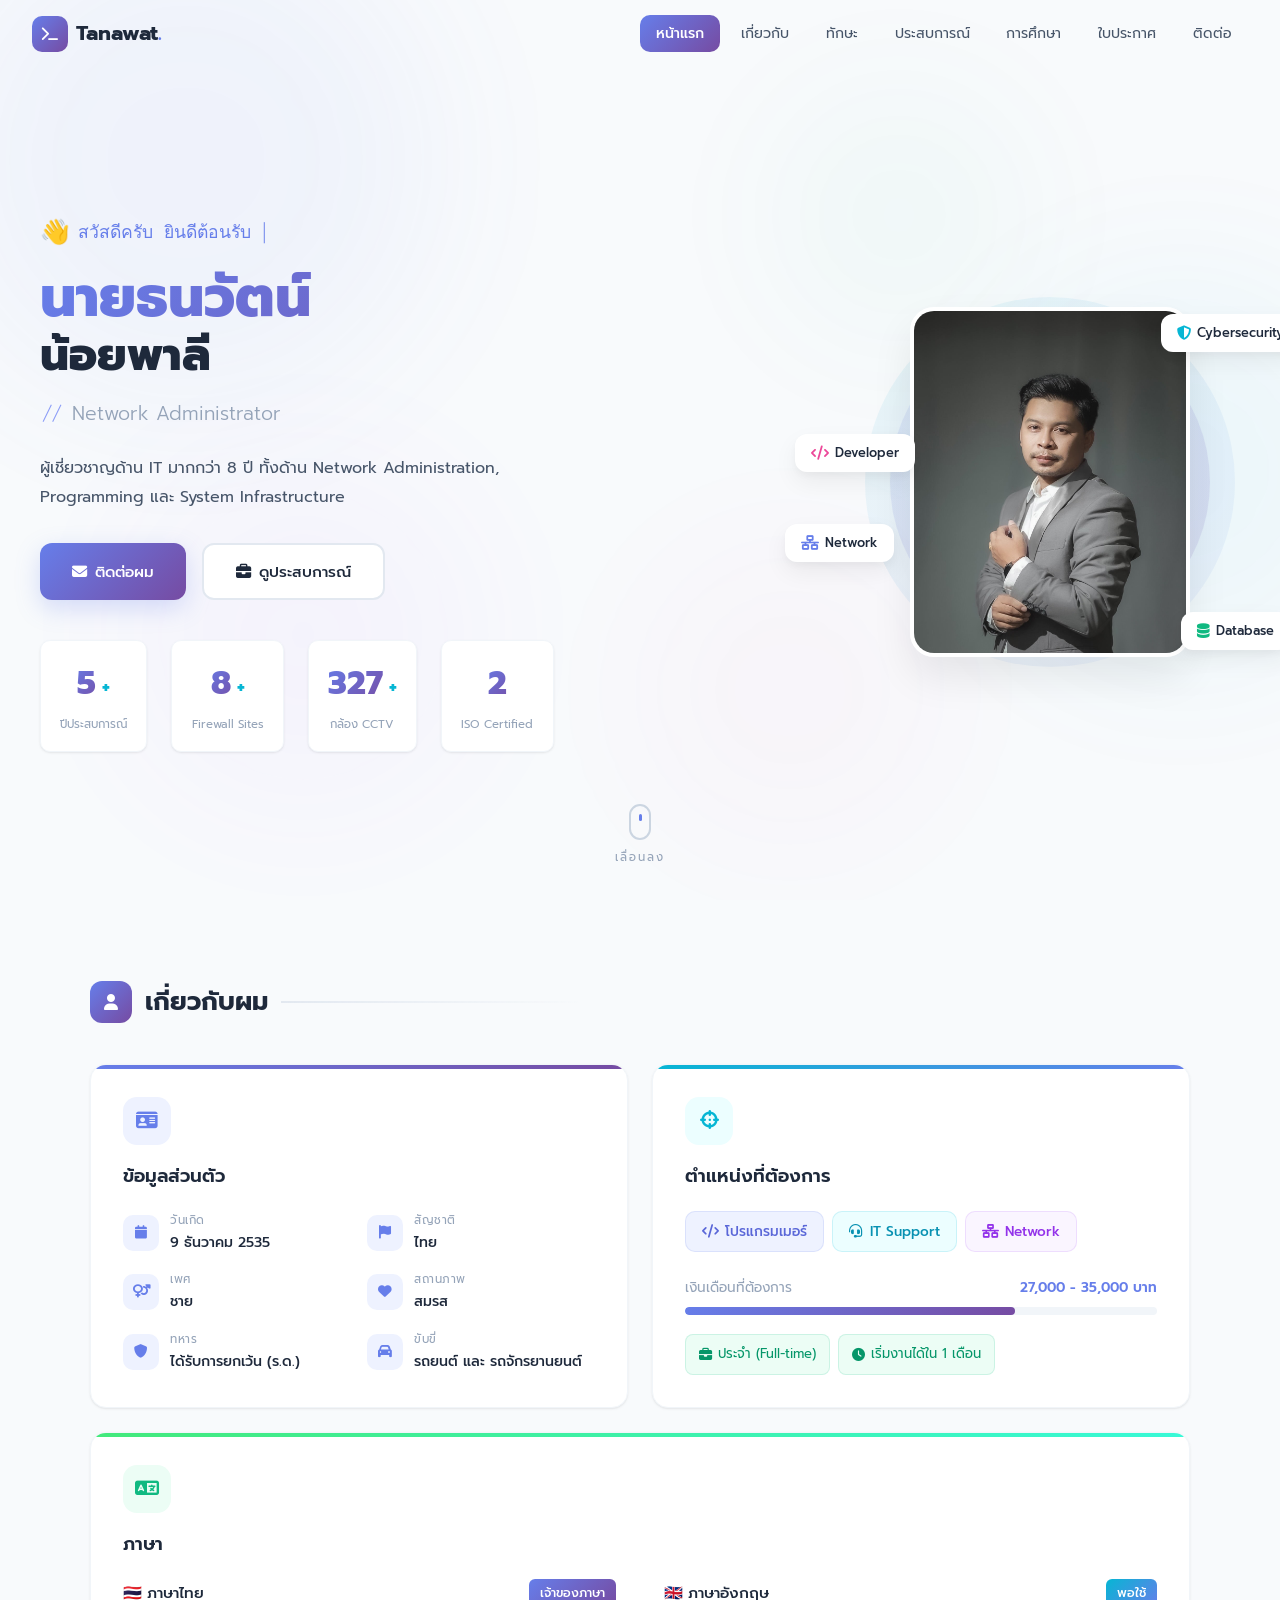
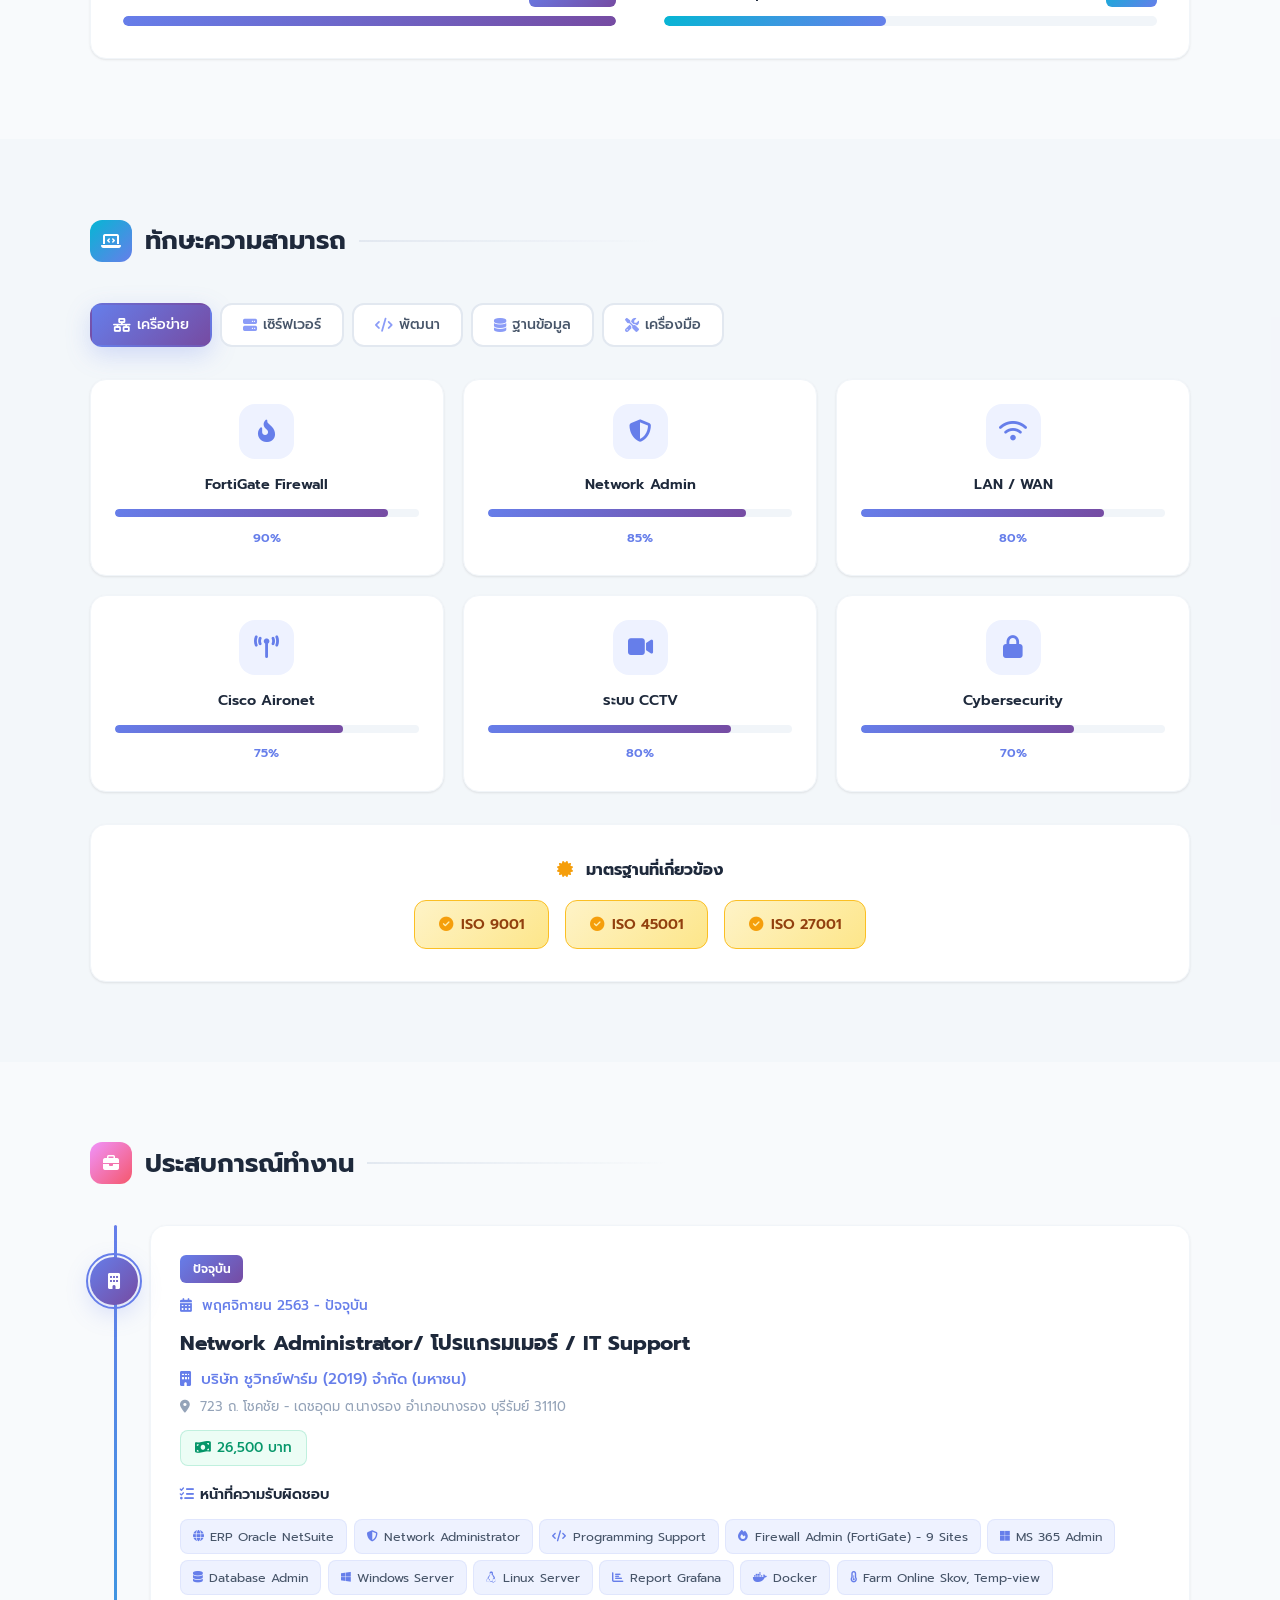
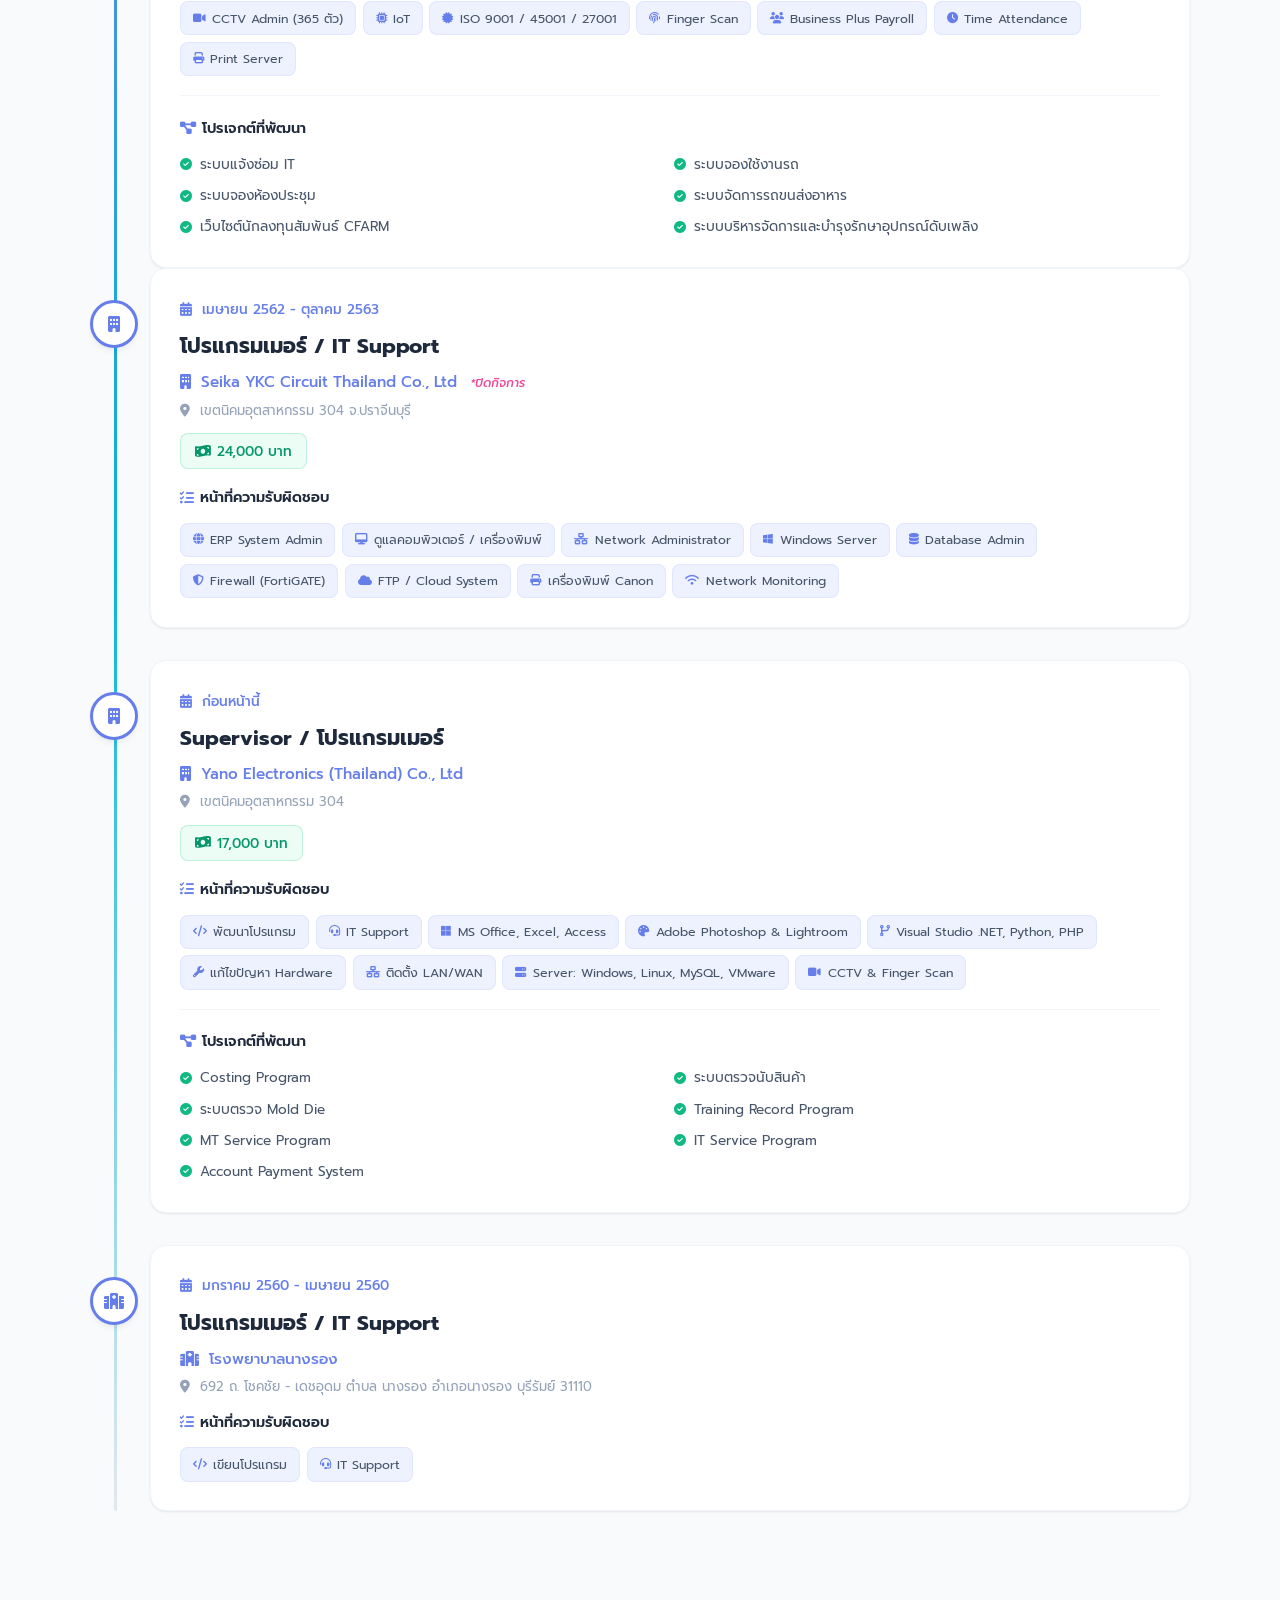
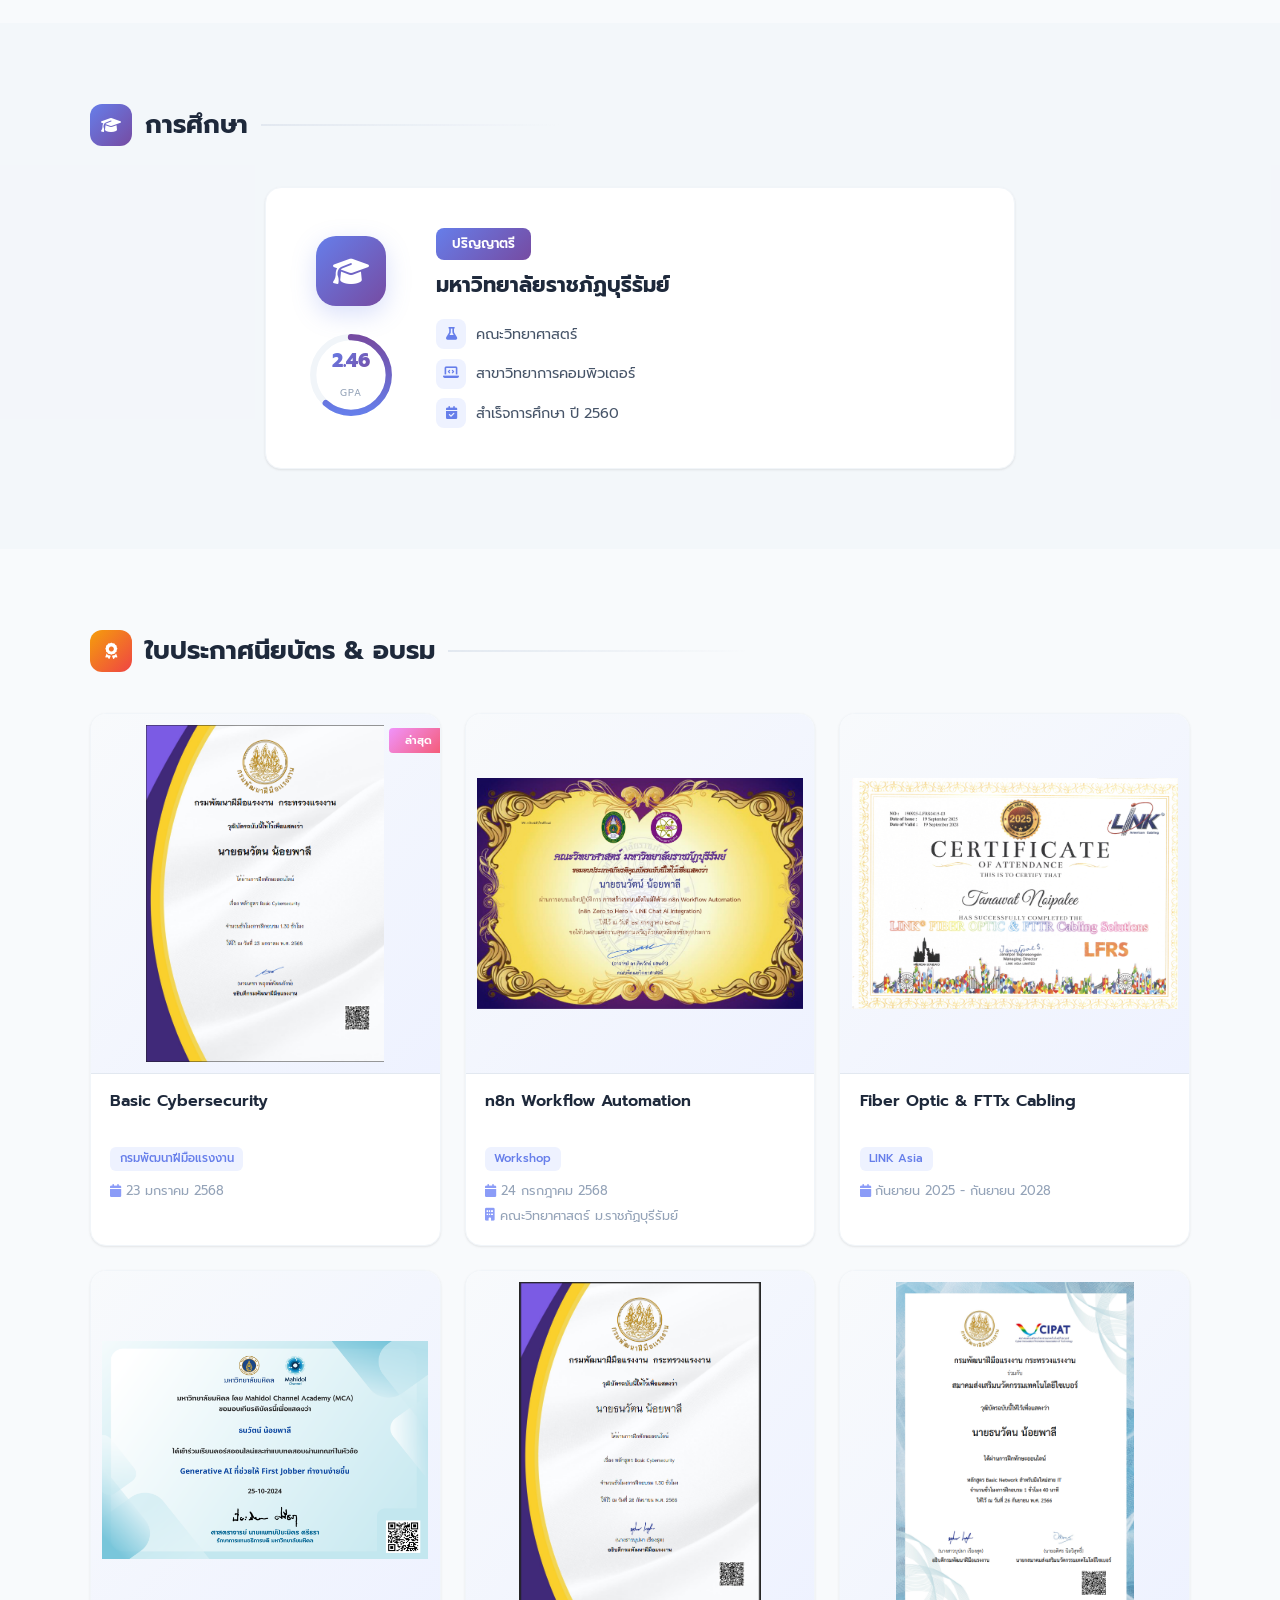
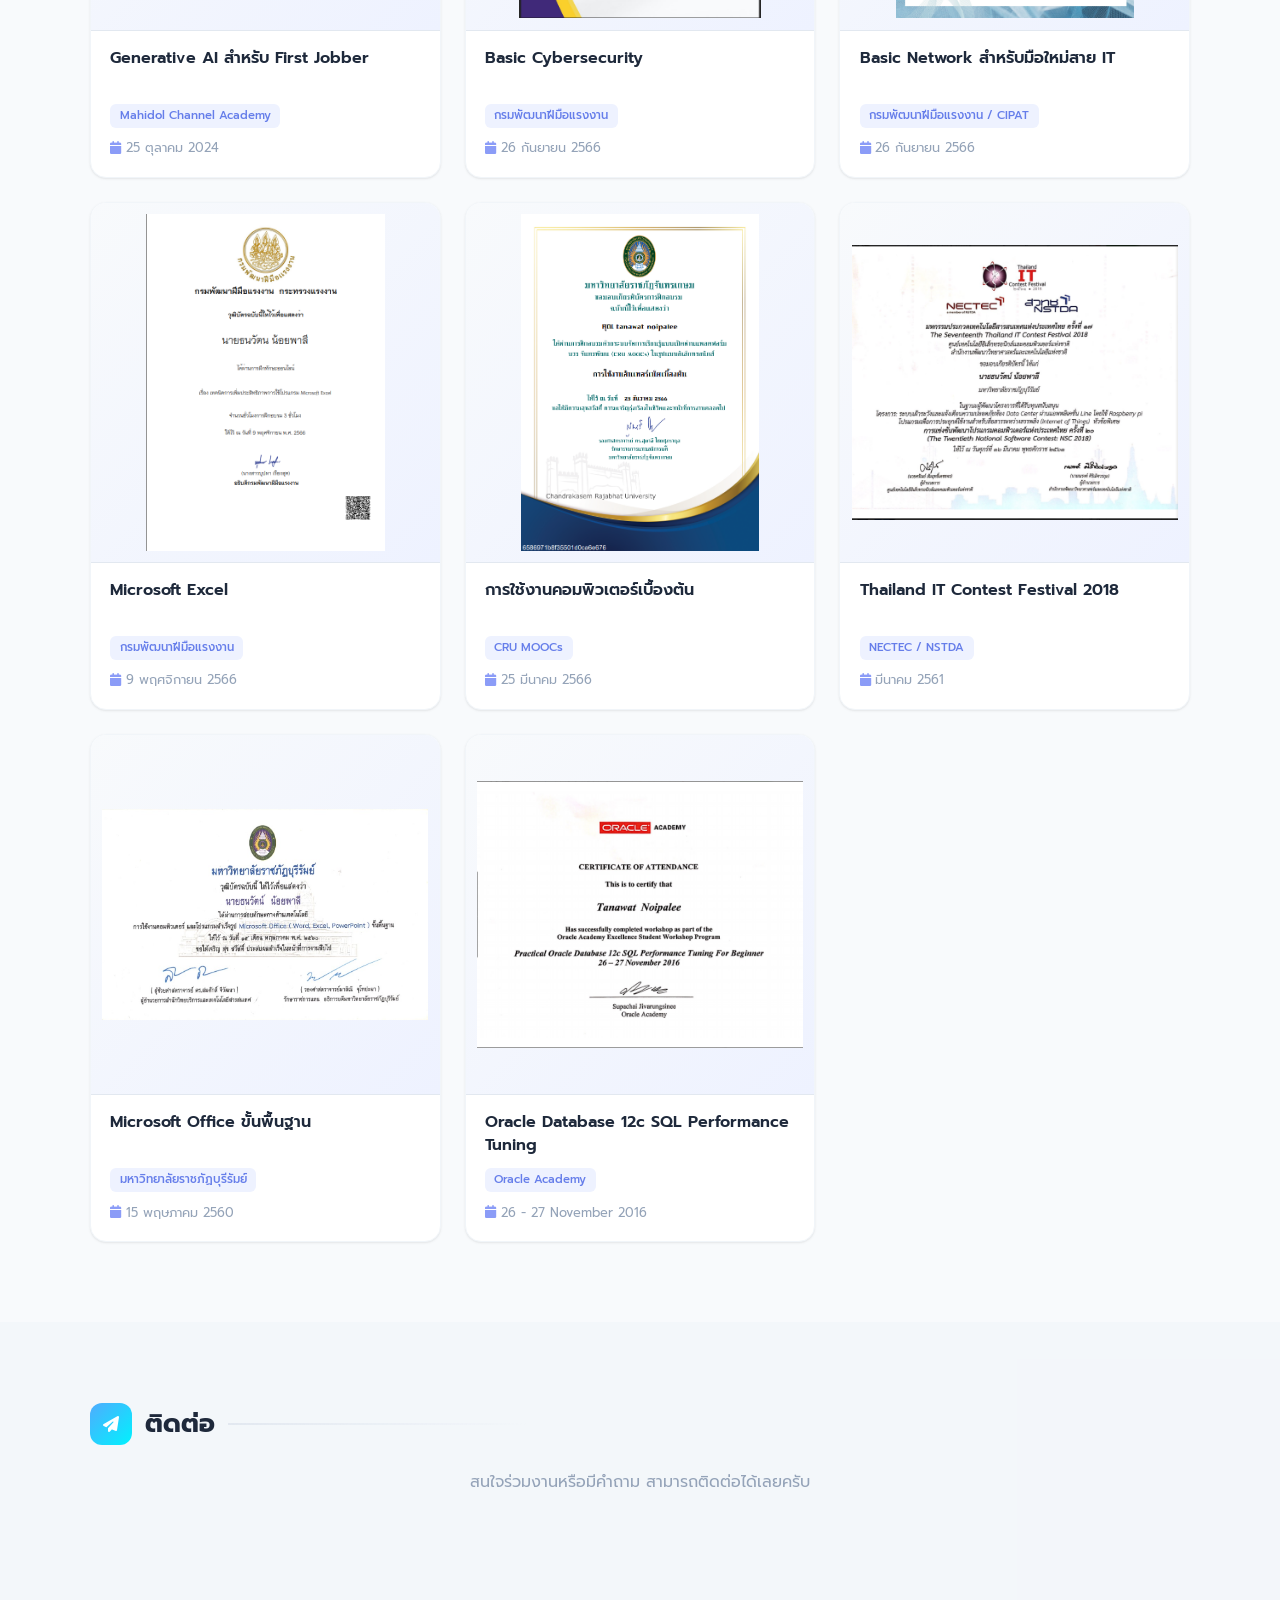
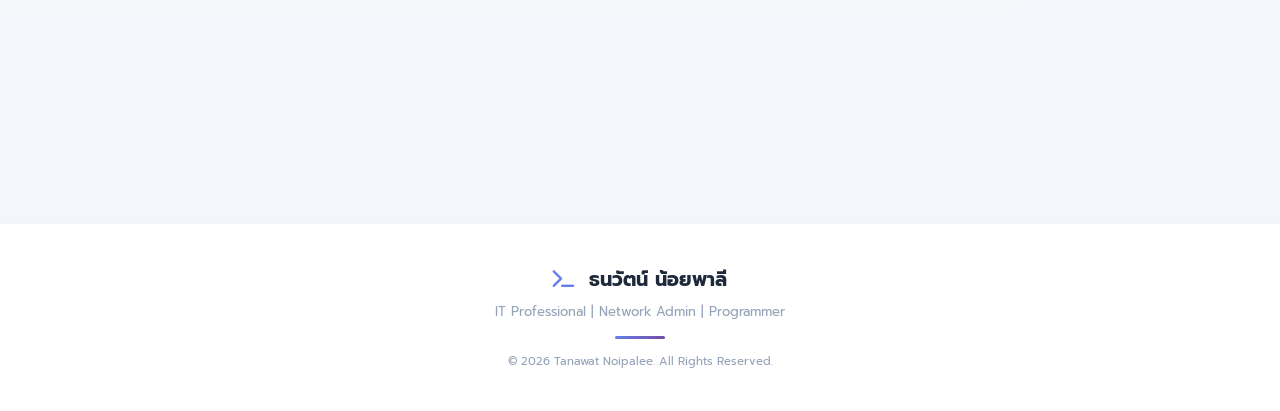
==== commit 7f8ab8ce: "Update marital status and CFARM projects" ====
--- a/index.html
+++ b/index.html
@@ -160,7 +160,7 @@
                             <i class="fas fa-heart"></i>
                             <div>
                                 <span class="info-label">สถานภาพ</span>
-                                <span class="info-value">โสด</span>
+                                <span class="info-value">สมรส</span>
                             </div>
                         </div>
                         <div class="info-item">
@@ -563,6 +563,17 @@
                                 <span class="resp-tag"><i class="fas fa-print"></i> Print Server</span>
                              
                         </div>
+                        <div class="projects-section">
+                            <h5><i class="fas fa-project-diagram"></i> โปรเจกต์ที่พัฒนา</h5>
+                            <div class="project-list">
+                                <div class="project-item"><i class="fas fa-check-circle"></i> ระบบแจ้งซ่อม IT</div>
+                                <div class="project-item"><i class="fas fa-check-circle"></i> ระบบจองใช้งานรถ</div>
+                                <div class="project-item"><i class="fas fa-check-circle"></i> ระบบจองห้องประชุม</div>
+                                <div class="project-item"><i class="fas fa-check-circle"></i> ระบบจัดการรถขนส่งอาหาร</div>
+                                <div class="project-item"><i class="fas fa-check-circle"></i> เว็บไซต์นักลงทุนสัมพันธ์ CFARM</div>
+                                <div class="project-item"><i class="fas fa-check-circle"></i> ระบบบริหารจัดการและบำรุงรักษาอุปกรณ์ดับเพลิง</div>
+                            </div>
+                        </div>
                     </div>
                 </div>
 
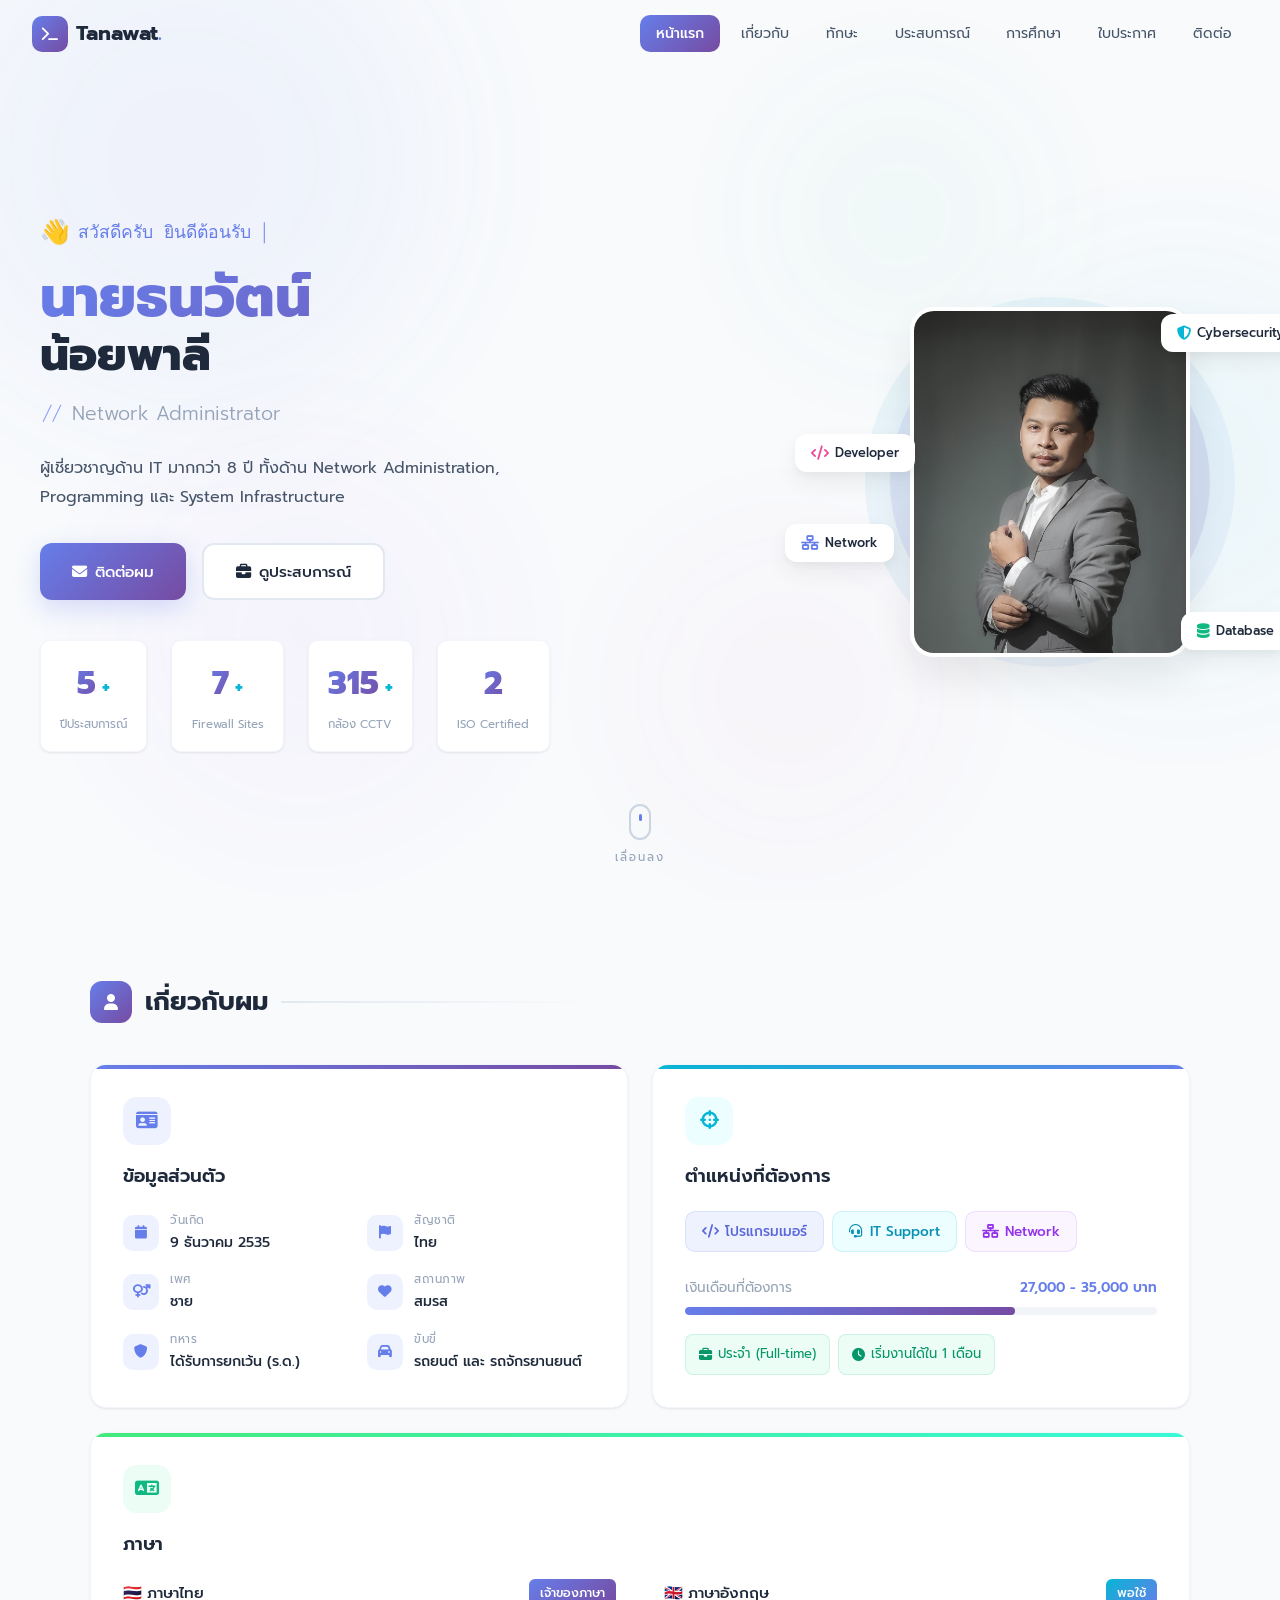
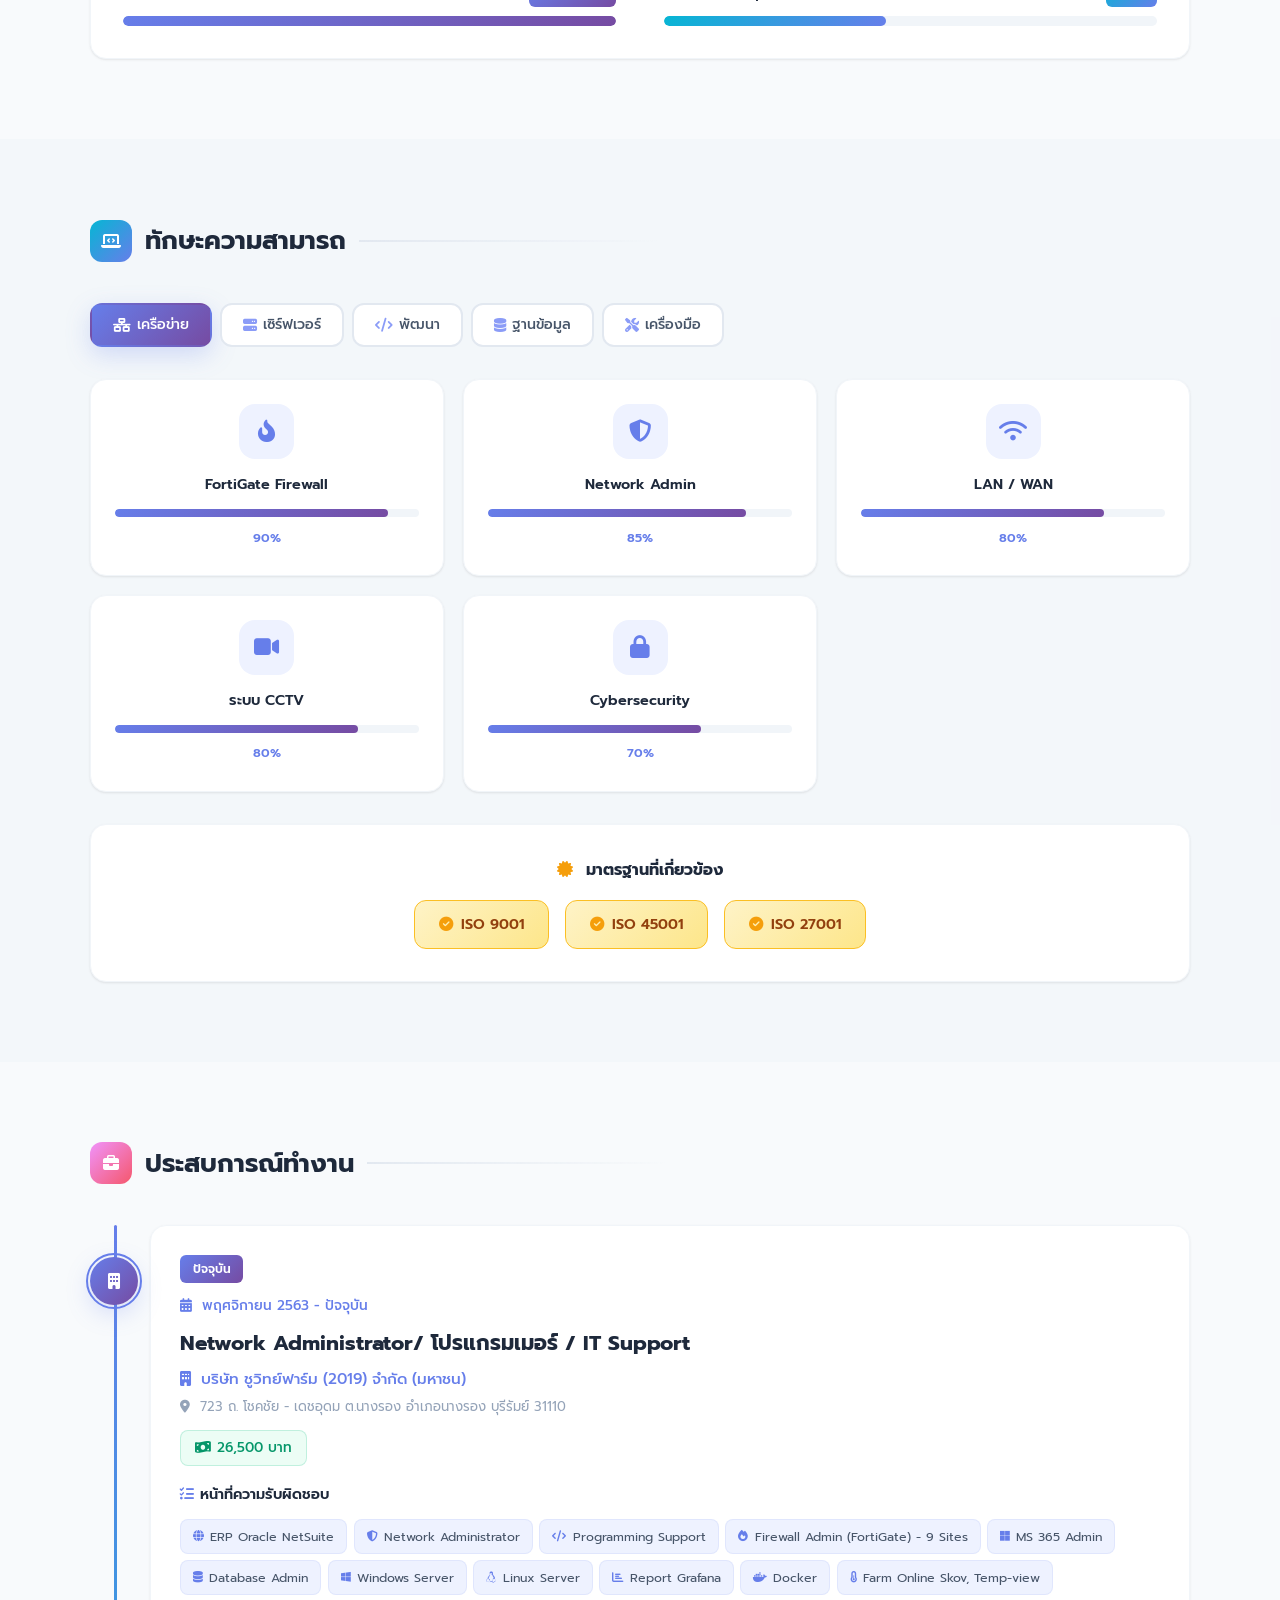
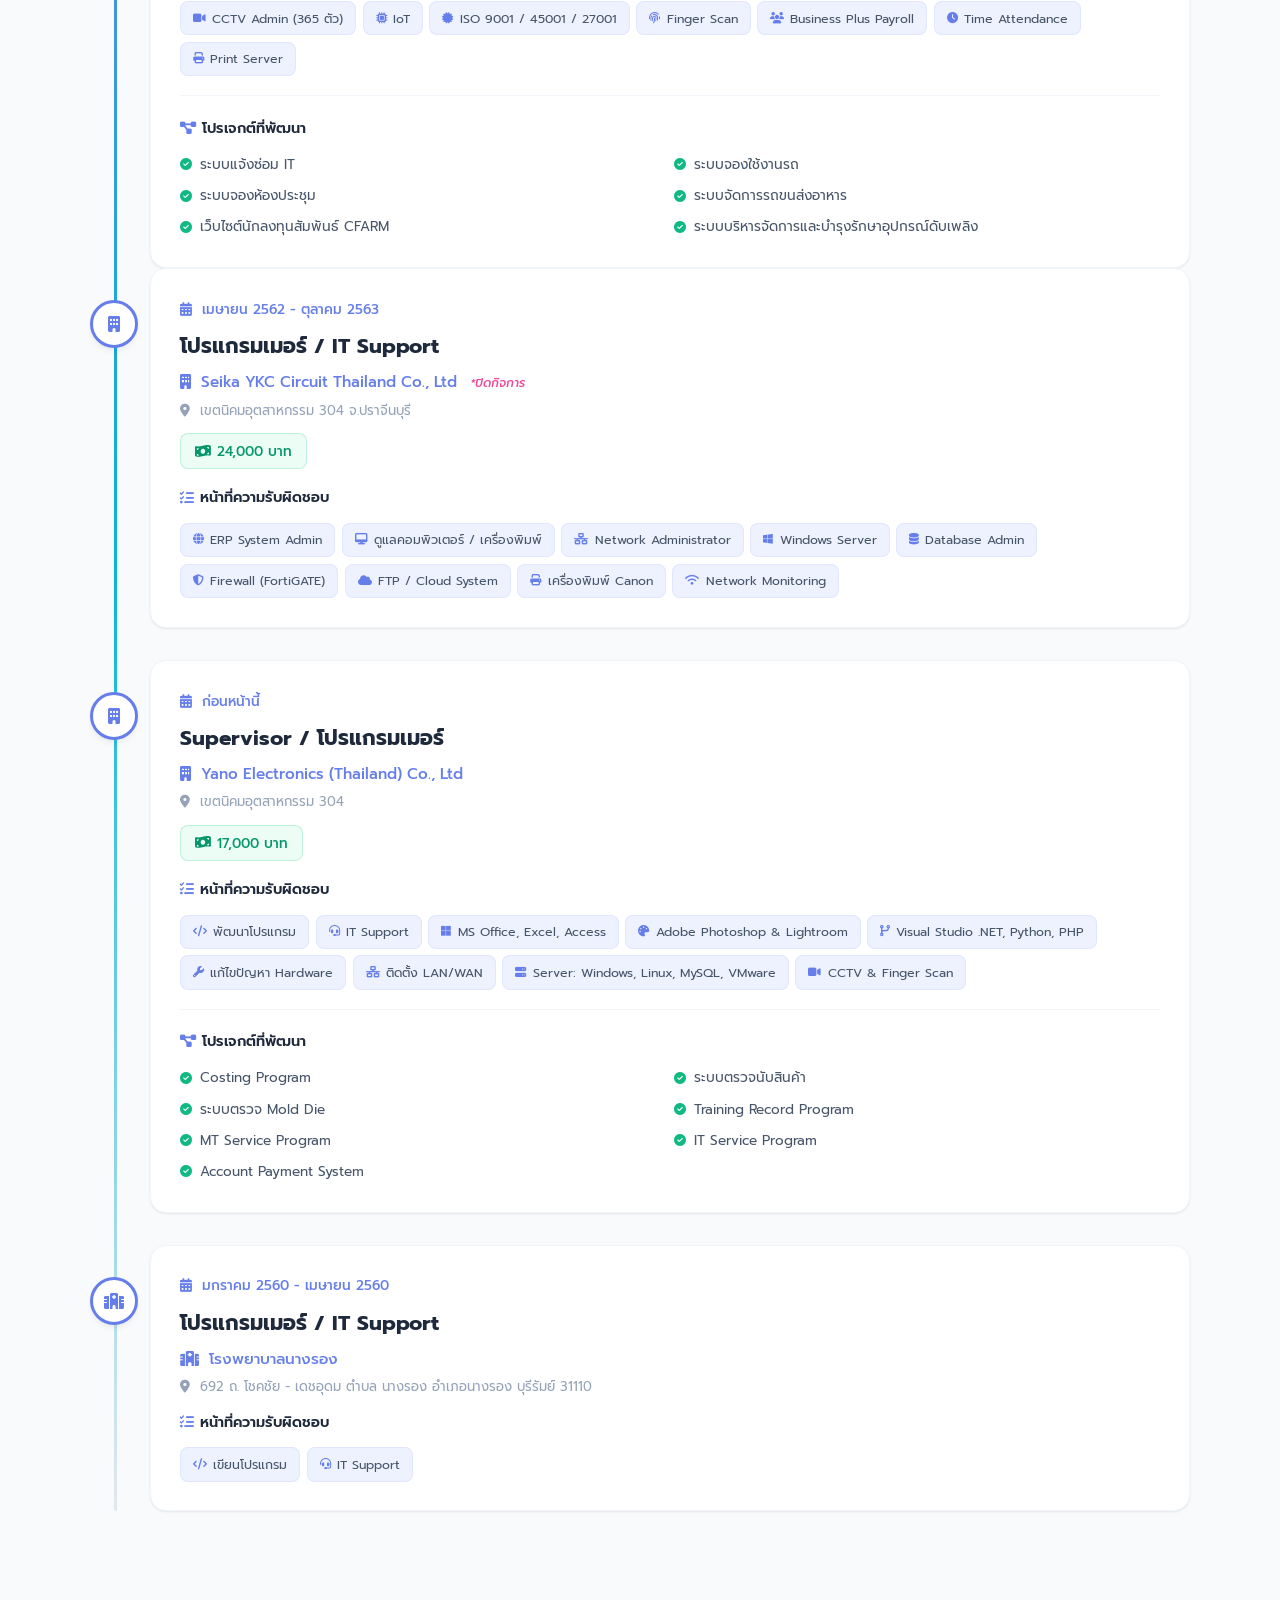
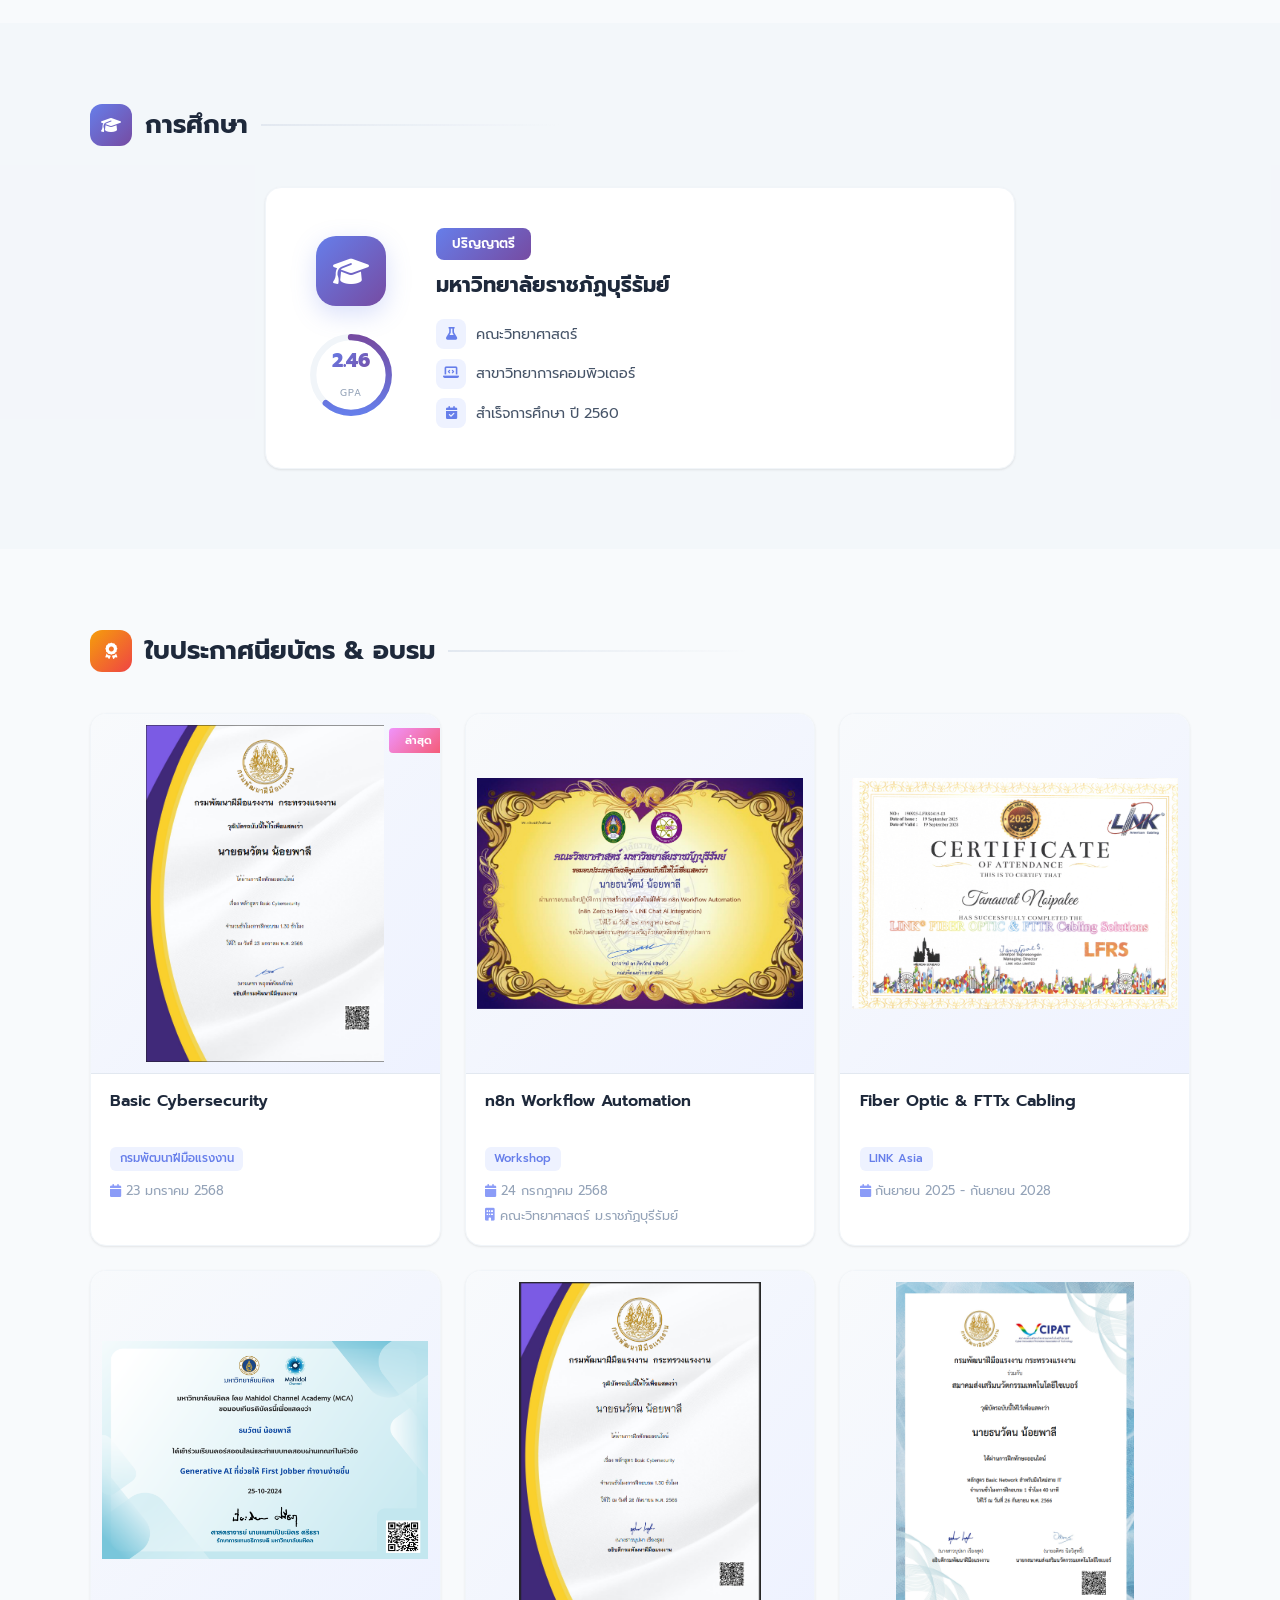
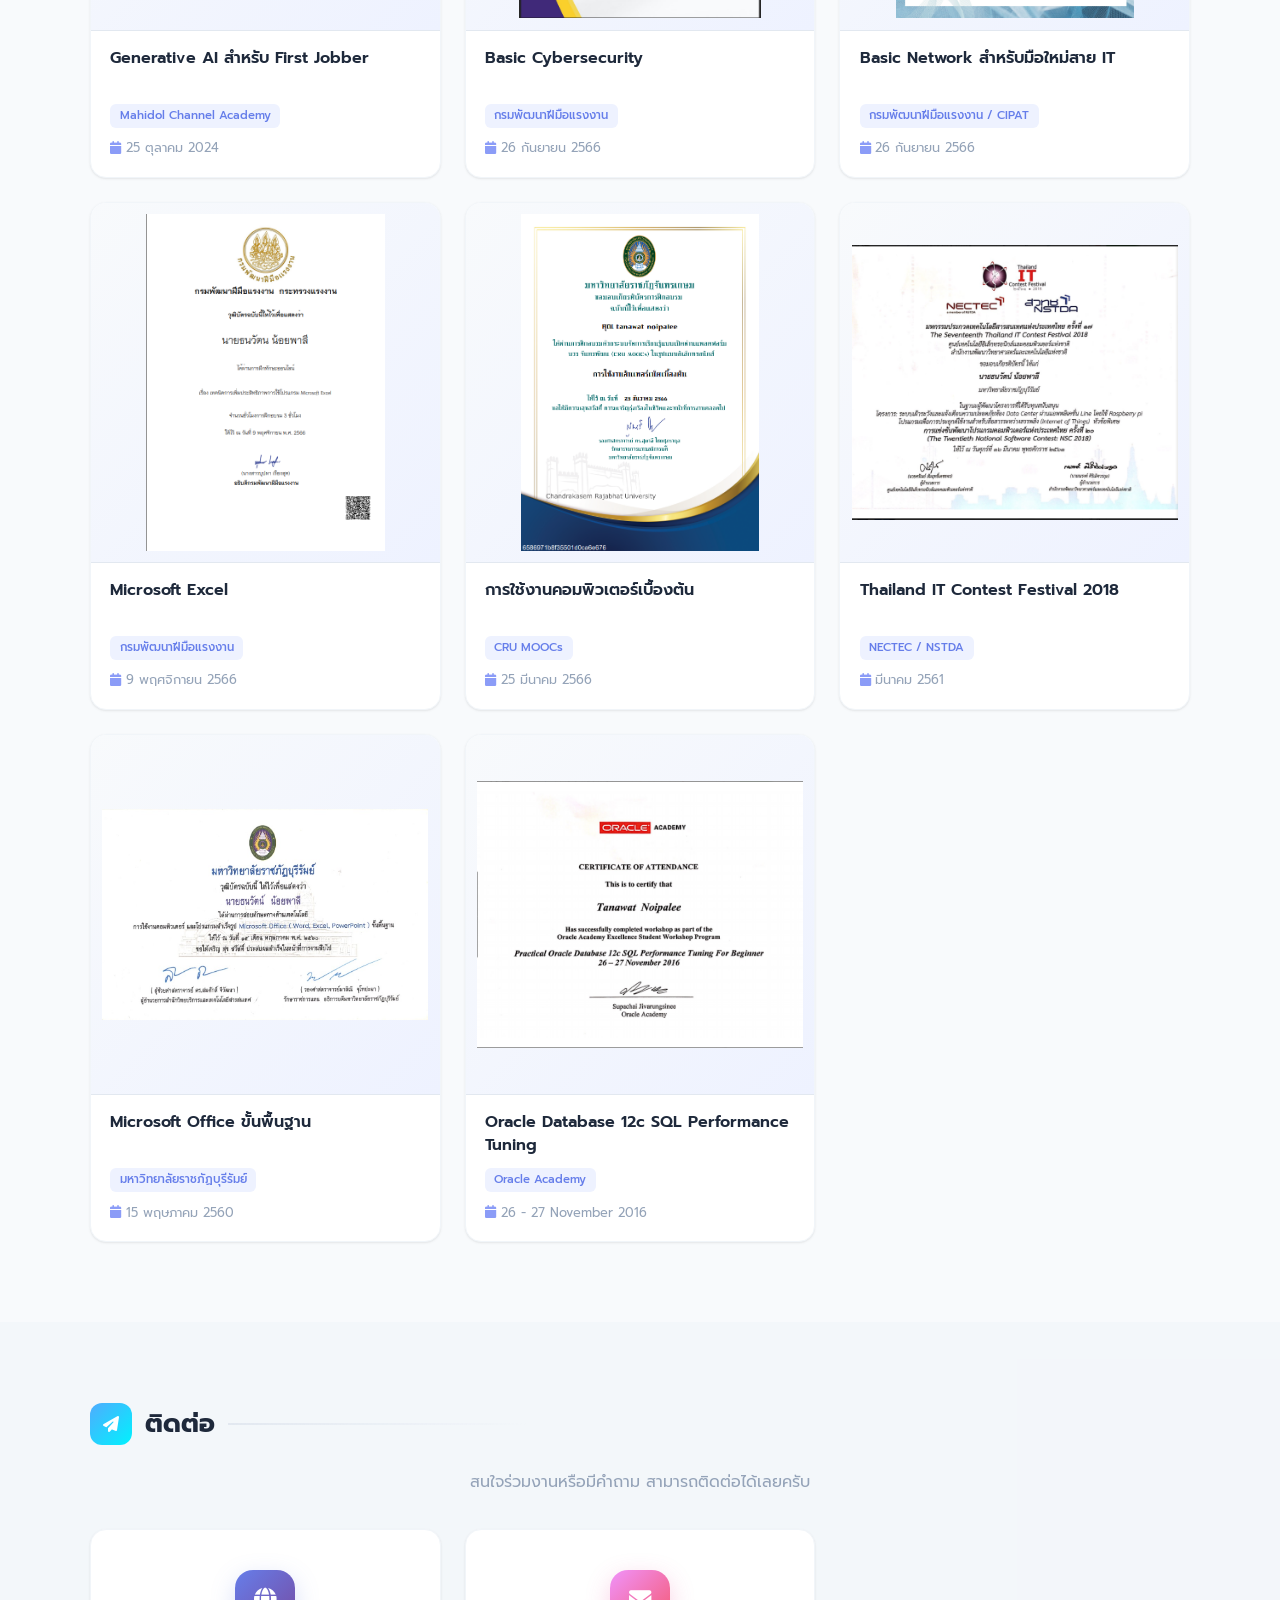
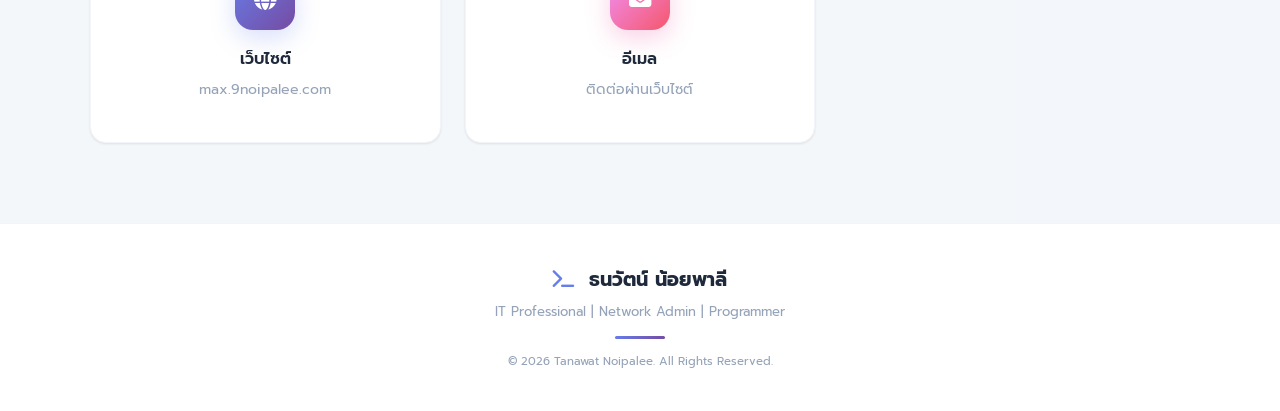
==== commit eaa825b5: "Restore resume website files" ====
--- a/index.html
+++ b/index.html
@@ -279,14 +279,14 @@
                             </div>
                             <span class="skill-percent">80%</span>
                         </div>
-                        <div class="skill-card card reveal">
+                        <!-- <div class="skill-card card reveal">
                             <div class="skill-icon"><i class="fas fa-tower-broadcast"></i></div>
                             <h4>Cisco Aironet</h4>
                             <div class="skill-bar">
                                 <div class="skill-fill" style="--level: 75%"></div>
                             </div>
                             <span class="skill-percent">75%</span>
-                        </div>
+                        </div> -->
                         <div class="skill-card card reveal">
                             <div class="skill-icon"><i class="fas fa-video"></i></div>
                             <h4>ระบบ CCTV</h4>
